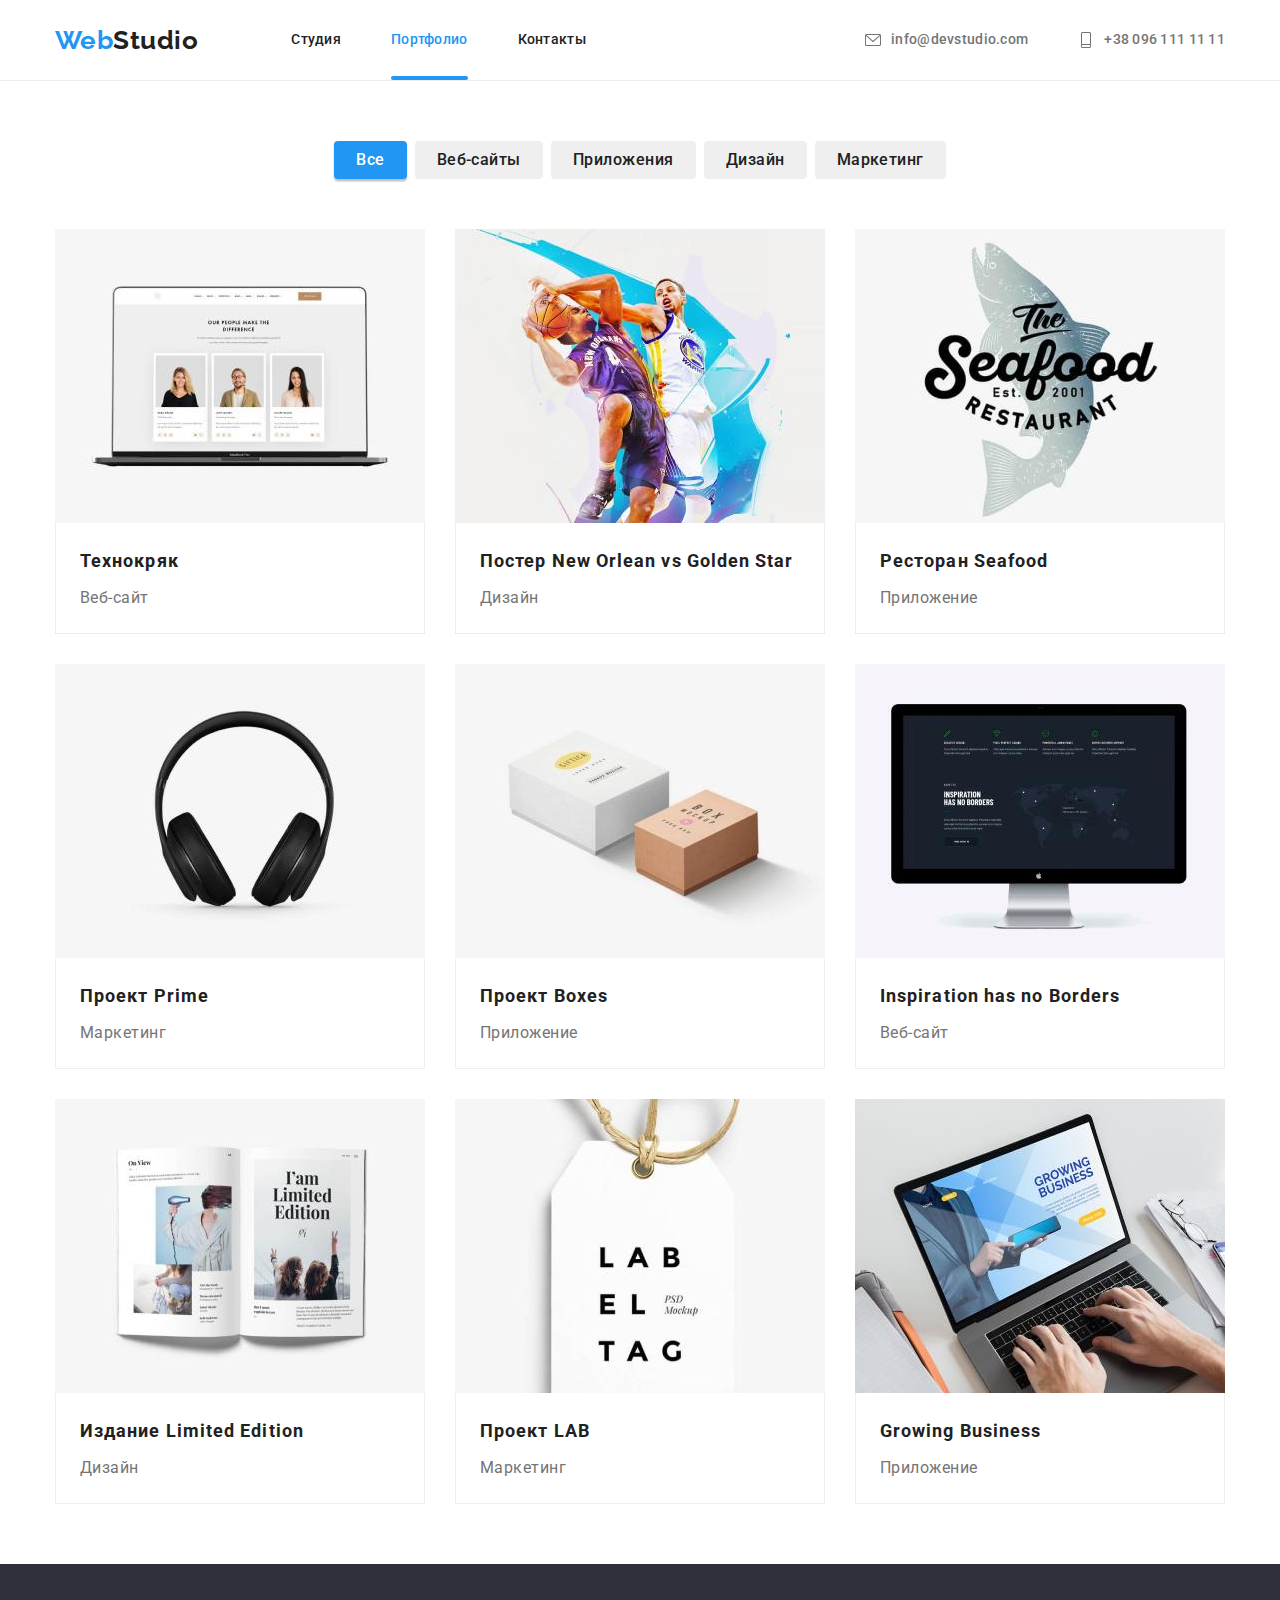
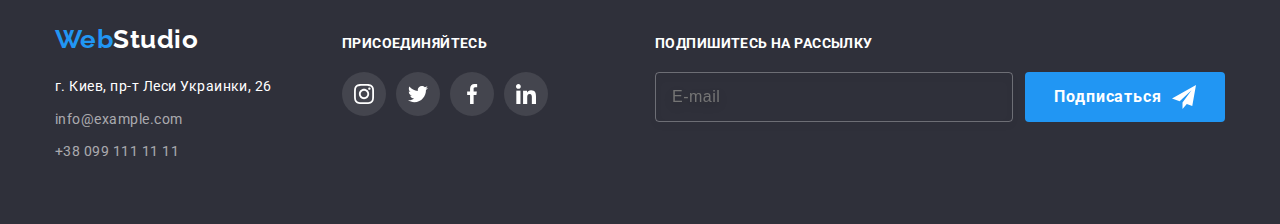
==== portfolio.html @ 19fd0f72 "Add homework" ====
<!DOCTYPE html>
<html lang="ru">
<head>
    <meta charset="UTF-8">
    <meta http-equiv="X-UA-Compatible" content="IE=edge">
    <meta name="viewport" content="width=device-width, initial-scale=1.0">
    <title>Веб студия. Портфолио</title>
    <link rel="preconnect" href="https://fonts.googleapis.com">
    <link rel="preconnect" href="https://fonts.gstatic.com" crossorigin>
    <link href="https://fonts.googleapis.com/css2?family=Raleway:wght@700&family=Roboto:wght@400;500;700&display=swap" rel="stylesheet">
    <link rel="stylesheet" href="./css/main.min.css">
</head>
<body>
    <header class="nav">
        <nav class="container">
            <a class="logo-link" href="./index.html" lang="en">Web<span class="logo-link__right-header">Studio</span></a>
            <ul class="nav-list">
                <li class="nav-list__item"><a class="nav-list__link" href="./index.html">Студия</a>
                </li>
                <li class="nav-list__item"><a class="nav-list__link nav-list__link--current" href="./portfolio.html">Портфолио</a></li>
                <li class="nav-list__item"><a class="nav-list__link" href="">Контакты</a></li>
            </ul>
            <ul class="contacts-list">
                <li class="contacts-list__item">
                    <a class="contacts-list__link" href="mailto:info@devstudio.com">
                        <svg class="contacts-list__icon" width="16px" height="16px">
                            <use href="./images/icons.svg#mail"></use>
                        </svg>
                        info@devstudio.com
                    </a>
                </li>
                <li class="contacts-list__item">
                    <a class="contacts-list__link" href="tel:+380961111111">
                        <svg class="contacts-list__icon" width="16px" height="16px">
                            <use href="./images/icons.svg#phone"></use>
                        </svg>
                        +38 096 111 11 11
                    </a>
                </li>
            </ul>
        </nav>
    </header>
    <main>      
        <section class="section">
            <div class="container">
                <h1 class="visually-hidden">Наши проекты</h1>
                <ul class="projects-filter__list">
                    <li class="projects-filter__item"><button class="projects-filter__btn projects-filter__btn--current" type="button">Все</button></li>
                    <li class="projects-filter__item"><button class="projects-filter__btn" type="button">Веб-сайты</button></li>
                    <li class="projects-filter__item"><button class="projects-filter__btn" type="button">Приложения</button></li>
                    <li class="projects-filter__item"><button class="projects-filter__btn" type="button">Дизайн</button></li>
                    <li class="projects-filter__item"><button class="projects-filter__btn" type="button">Маркетинг</button></li>
                </ul>
                <ul class="projects-list">
                    <li class="projects-list__item">
                        <a href="" class="projects-list__link">
                            <div class="projects-list__image-thumb">
                                <img class="projects-list__image" src="./images/projects-01.jpg" alt="Технокряк" width="370">
                                <p class="projects-list__image-title">Технокряк это современная площадка распространения коронавируса. Компании используют эту платформу для цифрового шпионажа и атак на защищённые сервера конкурентов.</p>
                            </div>
                            <div class="projects-list__item-text">
                                <h2 class="projects-list__item-title">Технокряк</h2>
                                <p class="projects-list__item-content">Веб-сайт</p>
                            </div>
                        </a>                                
                    </li>
                    <li class="projects-list__item">
                        <a href="" class="projects-list__link">
                            <div class="projects-list__image-thumb">
                                <img class="projects-list__image" src="./images/projects-02.jpg" alt="Постер New Orlean vs Golden Star">
                                <p class="projects-list__image-title">Технокряк это современная площадка распространения коронавируса. Компании используют эту платформу для цифрового шпионажа и атак на защищённые сервера конкурентов.</p>
                            </div>
                            <div class="projects-list__item-text">
                                <h2 class="projects-list__item-title">Постер <span lang="en">New Orlean vs Golden Star</span></h2>
                                <p class="projects-list__item-content">Дизайн</p>
                            </div>
                        </a>                        
                    </li>
                    <li class="projects-list__item">
                        <a href="" class="projects-list__link">
                            <div class="projects-list__image-thumb">
                                <img class="projects-list__image" src="./images/projects-03.jpg" alt="Ресторан Seafood" width="370">
                                <p class="projects-list__image-title">Технокряк это современная площадка распространения коронавируса. Компании используют эту платформу для цифрового шпионажа и атак на защищённые сервера конкурентов.</p>
                            </div>
                            <div class="projects-list__item-text">
                                <h2 class="projects-list__item-title">Ресторан <span lang="en">Seafood</span></h2>
                                <p class="projects-list__item-content">Приложение</p>
                            </div>
                        </a>                        
                    </li>
                    <li class="projects-list__item">
                        <a href="" class="projects-list__link">
                            <div class="projects-list__image-thumb">
                                <img class="projects-list__image" src="./images/projects-04.jpg" alt="Проект Prime" width="370">
                                <p class="projects-list__image-title">Технокряк это современная площадка распространения коронавируса. Компании используют эту платформу для цифрового шпионажа и атак на защищённые сервера конкурентов.</p>
                            </div>
                            <div class="projects-list__item-text">
                                <h2 class="projects-list__item-title">Проект <span lang="en">Prime</span></h2>
                                <p class="projects-list__item-content">Маркетинг</p>
                            </div>
                        </a>                        
                    </li>
                    <li class="projects-list__item">
                        <a href="" class="projects-list__link">
                            <div class="projects-list__image-thumb">
                                <img class="projects-list__image" src="./images/projects-05.jpg" alt="Проект Boxes" width="370">
                                <p class="projects-list__image-title">Технокряк это современная площадка распространения коронавируса. Компании используют эту платформу для цифрового шпионажа и атак на защищённые сервера конкурентов.</p>
                            </div>
                            <div class="projects-list__item-text">
                                <h2 class="projects-list__item-title">Проект <span lang="en">Boxes</span></h2>
                                <p class="projects-list__item-content">Приложение</p>
                            </div>
                        </a>                        
                    </li>
                    <li class="projects-list__item">
                        <a href="" class="projects-list__link">
                            <div class="projects-list__image-thumb">
                                <img class="projects-list__image" src="./images/projects-06.jpg" alt="Inspiration has no Borders" width="370">
                                <p class="projects-list__image-title">Технокряк это современная площадка распространения коронавируса. Компании используют эту платформу для цифрового шпионажа и атак на защищённые сервера конкурентов.</p>
                            </div>
                            <div class="projects-list__item-text">
                                <h2 class="projects-list__item-title"><span lang="en">Inspiration has no Borders</span></h2>
                                <p class="projects-list__item-content">Веб-сайт</p>
                            </div>
                        </a>                        
                    </li>
                    <li class="projects-list__item">
                        <a href="" class="projects-list__link">
                            <div class="projects-list__image-thumb">
                                <img class="projects-list__image" src="./images/projects-07.jpg" alt="Издание Limited Edition" width="370">
                                <p class="projects-list__image-title">Технокряк это современная площадка распространения коронавируса. Компании используют эту платформу для цифрового шпионажа и атак на защищённые сервера конкурентов.</p>
                            </div>
                            <div class="projects-list__item-text">
                                <h2 class="projects-list__item-title">Издание <span lang="en">Limited Edition</span></h2>
                                <p class="projects-list__item-content">Дизайн</p>
                            </div>
                        </a>                        
                    </li>
                    <li class="projects-list__item">
                        <a href="" class="projects-list__link">
                            <div class="projects-list__image-thumb">
                                <img class="projects-list__image" src="./images/projects-08.jpg" alt="Проект LAB" width="370">
                                <p class="projects-list__image-title">Технокряк это современная площадка распространения коронавируса. Компании используют эту платформу для цифрового шпионажа и атак на защищённые сервера конкурентов.</p>
                            </div>
                            <div class="projects-list__item-text">
                                <h2 class="projects-list__item-title">Проект <span lang="en">LAB</span></h2>
                                <p class="projects-list__item-content">Маркетинг</p>
                            </div>
                        </a>                        
                    </li>
                    <li class="projects-list__item">
                        <a href="" class="projects-list__link">
                            <div class="projects-list__image-thumb">
                                <img class="projects-list__image" src="./images/projects-09.jpg" alt="Growing Business" width="370">
                                <p class="projects-list__image-title">Технокряк это современная площадка распространения коронавируса. Компании используют эту платформу для цифрового шпионажа и атак на защищённые сервера конкурентов.</p>
                            </div>
                            <div class="projects-list__item-text">
                                <h2 class="projects-list__item-title"><span lang="en">Growing Business</span></h2>
                                <p class="projects-list__item-content">Приложение</p>
                            </div>
                        </a>                        
                    </li>
                </ul>
            </div>    
        </section>            
    </main>

    <!-- FOOTER -->
    <footer class="footer">
        <div class="container">
            <!-- FOOTER CONTACTS -->
            <div class="footer-contacts-container">
                <a class="footer-contacts__logo" href="" lang="en">Web<span
                        class="footer-contacts__logo-right">Studio</span></a>
                <address class="footer-contacts__address-section">
                    <ul class="footer-contacts__list">
                        <li class="footer-contacts__item"><a class="footer-contacts__address"
                                href="https://goo.gl/maps/M67AdTq7nE6yMvPk6" target="_blank" rel="noopener noreferrer">г.
                                Киев, пр-т Леси Украинки, 26</a></li>
                        <li class="footer-contacts__item"><a class="footer-contacts__link"
                                href="mailto:info@example.com">info@example.com</a></li>
                        <li class="footer-contacts__item"><a class="footer-contacts__link" href="tel:+380991111111">+38 099
                                111 11 11</a></li>
                    </ul>
                </address>
            </div>
            <!-- FOOTER SOCIAL -->
            <div class="footer-social">
                <p class="footer-social__title">присоединяйтесь</p>
                <ul class="footer-social__list">
                    <li class="footer-social__item">
                        <a href="" class="footer-social__link">
                            <svg class="footer-social__icon" width="20" height="20">
                                <use href="./images/icons.svg#instagram"></use>
                            </svg>
                        </a>
                    </li>
                    <li class="footer-social__item">
                        <a href="" class="footer-social__link">
                            <svg class="footer-social__icon" width="20" height="20">
                                <use href="./images/icons.svg#twitter"></use>
                            </svg>
                        </a>
                    </li>
                    <li class="footer-social__item">
                        <a href="" class="footer-social__link">
                            <svg class="footer-social__icon" width="20" height="20">
                                <use href="./images/icons.svg#facebook"></use>
                            </svg>
                        </a>
                    </li>
                    <li class="footer-social__item">
                        <a href="" class="footer-social__link">
                            <svg class="footer-social__icon" width="20" height="20">
                                <use href="./images/icons.svg#linkedin"></use>
                            </svg>
                        </a>
                    </li>
                </ul>
            </div>
    
            <!-- MAILING -->
            <div class="footer-mailing">
                <p class="footer-mailing__title">Подпишитесь на рассылку</p>
                <form class="footer-mailing__form" method="POST" action="javascript:void(0);" autocomplete="off">
                    <input class="footer-mailing__email" type="email" name="email" placeholder="E-mail">
                    <button class="footer-mailing__submit" type="submit">
                        Подписаться
                        <svg class="submit-icon" width="24" height="24">
                            <use href="images/icons.svg#icon-send"></use>
                        </svg>
                    </button>
                </form>
            </div>
        </div>
    </footer>
</body>
</html>
---- css/main.min.css ----
html{box-sizing:border-box}*,*::before,*::after{box-sizing:inherit}body{font-family:"Roboto",sans-serif;color:#212121;background:#fff;letter-spacing:0.03em;margin:0;padding:0}button{border:none;border-radius:4px;cursor:pointer}.section{padding-bottom:60px;padding-top:60px}.container{margin-left:auto;margin-right:auto;max-width:100%;padding-left:15px;padding-right:15px}.container.works{display:none}@media screen and (min-width: 480px){.container{width:450px}}@media screen and (min-width: 768px){.container{width:768px}}@media screen and (min-width: 1200px){.container{width:1200px}.container.works{display:block}}.container>h2{margin-bottom:50px}.visually-hidden{position:absolute;white-space:nowrap;width:1px;height:1px;overflow:hidden;border:0;padding:0;clip:rect(0 0 0 0);clip-path:inset(50%);margin:-1px}.logo-link,.nav-list__link,.contacts-list__link,.footer-contacts__logo,.footer-contacts__address,.footer-contacts__link,.projects-list__link{text-decoration:none}.nav-list,.contacts-list,.reasons-list,.works-list,.team-list,.person-social,.clients-list,.footer-contacts__list,.footer-social__list,.projects-filter__list,.projects-list{list-style:none}h1,h2,h3,ul,p{margin:0;padding:0}.link{text-decoration:none}.list{list-style-type:none}.nav{border-bottom:1px solid #ececec}.nav .container{display:flex;align-items:center}.logo-link{margin-right:93px;padding-top:24px;padding-bottom:24px;font-family:Raleway, sans-serif;font-weight:700;font-size:26px;line-height:1.19;color:#2196f3}.logo-link__right-header{color:#212121}.nav-list{display:flex}.nav-list__item:not(:last-child){margin-right:50px}.nav-list__link{display:block;position:relative;font-weight:500;font-size:14px;line-height:1.14;letter-spacing:0.02em;color:#212121;padding:32px 0;transition:color 250ms cubic-bezier(0.4, 0, 0.2, 1)}.nav-list__link:hover,.nav-list__link:focus{color:#2196f3}.nav-list__link--current{color:#2196f3}.nav-list__link--current::after{content:'';position:absolute;left:0;bottom:0;height:4px;width:100%;background:#2196f3;box-sizing:border-box;border-radius:2px}.contacts-list__icon{fill:currentColor;margin-right:10px;padding:0}.contacts-list{display:flex;margin-left:auto}.contacts-list__item:not(:last-child){margin-right:50px}.contacts-list__link{display:flex;align-items:center;padding-top:32px;padding-bottom:32px;font-weight:500;font-size:14px;line-height:1.14;letter-spacing:0.02em;color:#757575;transition:color 250ms cubic-bezier(0.4, 0, 0.2, 1)}.contacts-list__link:hover,.contacts-list__link:focus{color:#2196f3}.hero{background-color:#2f303a;background-image:linear-gradient(rgba(47,48,58,0.4), rgba(47,48,58,0.4)),url(../images/bg-hero.jpg);background-repeat:no-repeat;background-size:cover;padding-top:200px;padding-bottom:200px;text-align:center;margin-left:auto;margin-right:auto}@media (min-device-pixel-ratio: 2), (min-resolution: 192dpi), (min-resolution: 2dppx){.hero{background-image:linear-gradient(rgba(47,48,58,0.4), rgba(47,48,58,0.4)),url(../images/bg-hero-2x.jpg)}}@media screen and (min-width: 768px) and (max-width: 1199px){.hero{background-image:linear-gradient(rgba(47,48,58,0.4), rgba(47,48,58,0.4)),url(../images/bg-hero-tablet-1x.jpg)}}@media screen and (min-width: 768px) and (max-width: 1199px) and (min-device-pixel-ratio: 2), screen and (min-width: 768px) and (max-width: 1199px) and (min-resolution: 192dpi), screen and (min-width: 768px) and (max-width: 1199px) and (min-resolution: 2dppx){.hero{background-image:linear-gradient(rgba(47,48,58,0.4), rgba(47,48,58,0.4)),url(../images/bg-hero-tablet-2x.jpg)}}@media screen and (max-width: 767px){.hero{background-image:linear-gradient(rgba(47,48,58,0.4), rgba(47,48,58,0.4)),url(../images/bg-hero-mobile-1x.jpg)}}@media screen and (max-width: 767px) and (min-device-pixel-ratio: 2), screen and (max-width: 767px) and (min-resolution: 192dpi), screen and (max-width: 767px) and (min-resolution: 2dppx){.hero{background-image:linear-gradient(rgba(47,48,58,0.4), rgba(47,48,58,0.4)),url(../images/bg-hero-mobile-2x.jpg)}}.hero__title{font-weight:700;font-size:26px;line-height:1.36;letter-spacing:0.06em;text-transform:uppercase;color:#fff;margin-bottom:30px;margin-left:auto;margin-right:auto}@media screen and (min-width: 1200px){.hero__title{font-size:42px}}.hero__btn{font-family:inherit;font-weight:700;font-size:16px;line-height:1.87;letter-spacing:0.06em;background-color:#2196f3;color:#fff;min-width:200px;height:50px;padding-right:32px;padding-left:32px;box-shadow:0px 4px 4px rgba(0,0,0,0.15)}.reasons-list{margin-bottom:-30px}@media screen and (min-width: 768px){.reasons-list{display:flex;flex-wrap:wrap;margin-left:-30px}}.reasons-list__item{margin-bottom:30px}@media screen and (min-width: 768px){.reasons-list__item{margin-top:30px;margin-left:30px;flex-basis:calc((100% - 2 * 30px) / 2)}}@media screen and (min-width: 1200px){.reasons-list__item{flex-basis:calc((100% - 4 * 30px) / 4)}}.reasons-list__icon{width:100%;height:120px;margin-bottom:30px;background:#f5f4fa;border-radius:4px;display:flex;justify-content:center;align-items:center}.reasons-list__title{font-weight:700;font-size:14px;line-height:1.14;text-transform:uppercase;color:#212121;margin-bottom:10px}@media screen and (max-width: 769px){.reasons-list__title{text-align:center}}.reasons-list__content{font-size:14px;line-height:1.71;color:#757575}.works-container{display:none;padding:0;display:block;padding:0 60px}.section:nth-child(3){padding-top:0}.works-title{font-weight:700;font-size:36px;line-height:1.17;text-align:center;color:#212121}.works-list{display:flex;flex-wrap:wrap;margin-top:-30px;margin-left:-30px}.works-list__item{margin-top:30px;margin-left:30px;flex-basis:calc((100% - 3 * 30px) / 3)}.works-list__img{display:block;min-width:100%;height:auto}.works-list__img-thumb{position:relative}.works-list__title{position:absolute;display:flex;width:100%;height:70px;bottom:0;background:rgba(47,48,58,0.8);font-weight:700;font-size:14px;line-height:1.14;align-items:center;justify-content:center;letter-spacing:0.03em;text-transform:uppercase;color:#fff}.section:nth-child(4){background-color:#f5f4fa}.team-title{font-weight:700;font-size:28px;line-height:1.17;text-align:center;color:#212121}@media screen and (min-width: 1200px){.team-title{font-size:36px}}.team-list{margin-top:-30px}@media screen and (min-width: 768px){.team-list{display:flex;flex-wrap:wrap;margin-left:-30px}}.team-list__item{margin-top:30px;background-color:#fff;box-shadow:0px 1px 3px rgba(0,0,0,0.12),0px 1px 1px rgba(0,0,0,0.14),0px 2px 1px rgba(0,0,0,0.2);border-radius:0px 0px 4px 4px}@media screen and (min-width: 768px){.team-list__item{margin-left:30px;flex-basis:calc((100% - 2 * 30px) / 2)}}@media screen and (min-width: 1200px){.team-list__item{flex-basis:calc((100% - 4 * 30px) / 4)}}.team-list__photo{display:block;width:100%}.team-list__description{padding:30px 32px}.team-list__person-name{margin-bottom:10px;font-weight:500;font-size:16px;line-height:1.19;text-align:center;color:#212121}.team-list__person-position{font-size:16px;line-height:1.19;text-align:center;color:#757575;margin-bottom:16px}.person-social{display:flex;justify-content:center}.person-social__item{width:44px;height:44px}.person-social__item:not(:last-child){margin-right:10px}.person-social__link{width:100%;height:100%;border-radius:50%;display:flex;align-items:center;justify-content:center;color:#afb1b8;transition:background-color 250ms cubic-bezier(0.4, 0, 0.2, 1),color 250ms cubic-bezier(0.4, 0, 0.2, 1)}.person-social__link:hover,.person-social__link:focus{background-color:#2196f3;color:#ffffff}.person-social__icon{fill:currentColor}.clients-title{font-weight:700;font-size:28px;line-height:1.17;text-align:center;letter-spacing:0.03em;color:#212121;margin-bottom:50px}@media screen and (min-width: 1200px){.clients-title{font-size:36px}}.clients-list{display:flex;flex-wrap:wrap;margin-left:-30px;margin-top:-30px}.clients-list__item{width:170px;height:92px;margin-left:30px;margin-top:30px;flex-basis:calc((100% - 2 * 30px) / 2)}@media screen and (min-width: 768px){.clients-list__item{flex-basis:calc((100% - 3 * 30px) / 3)}}@media screen and (min-width: 1200px){.clients-list__item{flex-basis:calc((100% - 6 * 30px) / 6)}}.clients-list__link{display:flex;align-items:center;justify-content:center;width:100%;height:100%;border:1px solid #afb1b8;border-radius:4px;color:#afb1b8;transition:border-color 250ms cubic-bezier(0.4, 0, 0.2, 1),color 250ms cubic-bezier(0.4, 0, 0.2, 1)}.clients-list__link:hover,.clients-list__link:focus{border-color:#2196f3;color:#2196f3}.clients-list__icon{fill:currentColor}.footer{background-color:#2f303a;padding-top:60px;padding-bottom:60px}.footer .container{display:flex;align-items:baseline}.footer-contacts__logo{font-family:Raleway;font-weight:700;font-size:26px;line-height:1.19;color:#2196f3}.footer-contacts__logo-right{color:#fff}.footer-contacts__list{margin:20px 0 0 0}.footer-contacts__address-section{font-style:inherit}.footer-contacts__address{font-size:14px;line-height:1.71;color:#fff;transition:color 250ms cubic-bezier(0.4, 0, 0.2, 1)}.footer-contacts__address:hover,.footer-contacts__address:focus{color:#2196f3}.footer-contacts__link{font-size:14px;line-height:1.71;color:rgba(255,255,255,0.6);transition:color 250ms cubic-bezier(0.4, 0, 0.2, 1)}.footer-contacts__link:hover,.footer-contacts__link:focus{color:#2196f3}.footer-contacts__item:not(:last-child){margin-bottom:9px}.footer-contacts-container{margin-right:70px}.footer-contacts__item+.footer-contacts__item{margin-top:9px}.footer-social{margin-right:auto}.footer-social__list{display:flex;justify-content:center}.footer-social__title{font-weight:700;font-size:14px;line-height:1.14;letter-spacing:0.03em;text-transform:uppercase;color:#fff;margin-bottom:20px}.footer-social__item{width:44px;height:44px}.footer-social__item+.footer-social__item{margin-left:10px}.footer-social__link{display:flex;justify-content:center;align-items:center;background-color:#44454e;border-radius:50%;width:100%;height:100%;color:#fff;transition:background-color 250ms cubic-bezier(0.4, 0, 0.2, 1)}.footer-social__link:hover,.footer-social__link:focus{background-color:#2196f3}.footer-social__icon{fill:currentColor}.footer-mailing__title{font-weight:700;font-size:14px;line-height:1.14;letter-spacing:0.03em;text-transform:uppercase;color:#fff;margin-bottom:20px}.footer-mailing__form{display:flex;position:relative}.footer-mailing__email{height:50px;width:358px;border:1px solid rgba(255,255,255,0.3);box-sizing:border-box;filter:drop-shadow(0px 4px 4px rgba(0,0,0,0.15));border-radius:4px;background-color:inherit;font-size:16px;line-height:1.25;display:flex;align-items:center;letter-spacing:0.03em;color:rgba(255,255,255,0.6);padding:15px 16px;margin-right:12px}.footer-mailing__submit{display:flex;font-family:inherit;font-weight:700;font-size:16px;line-height:1.87;letter-spacing:0.06em;margin:0 auto;padding:10px 6px;min-width:200px;justify-content:center;align-items:center;background-color:#2196f3;color:#fff}.submit-icon{margin-left:10px;fill:#fff}.backdrop{position:fixed;top:0;left:0;height:100%;width:100%;background:rgba(0,0,0,0.2);transition:opacity 250ms cubic-bezier(0.4, 0, 0.2, 1)}.backdrop.is-hidden{opacity:0;pointer-events:none}.backdrop.is-hidden .modal{transform:translate(-50%, -50%) scale(1.1)}.modal{position:absolute;top:50%;left:50%;width:528px;padding:40px;transform:translate(-50%, -50%) scale(1);background-color:#fff;transition:transform 250ms cubic-bezier(0.4, 0, 0.2, 1)}.modal__button-close{position:absolute;display:flex;justify-content:center;align-items:center;top:8px;right:8px;width:30px;height:30px;border:1px solid rgba(0,0,0,0.1);background-color:#fff;border-radius:50%;transition:fill 250ms cubic-bezier(0.4, 0, 0.2, 1)}.modal__button-close:hover,.modal__button-close:focus{fill:#2196f3}.modal__title{font-weight:bold;font-size:20px;line-height:1.15;text-align:center;letter-spacing:0.03em;margin-bottom:12px}.form-field{display:flex;position:relative;flex-direction:column;margin-top:10px}.form-field__label{font-size:12px;line-height:1.17;letter-spacing:0.01em;margin-bottom:4px;color:#757575}.form-field__input{height:40px;border:1px solid rgba(33,33,33,0.2);border-radius:4px;padding-left:35px;font-family:inherit;font-size:12px;line-height:1.17;letter-spacing:0.01em;transition:border-color 250ms cubic-bezier(0.4, 0, 0.2, 1)}.form-field__input:hover,.form-field__input:focus{border-color:#2196f3}.form-field__icon{position:absolute;left:12px;top:50%;transition:fill 250ms cubic-bezier(0.4, 0, 0.2, 1)}.form-field__input:hover+.form-field__icon,.form-field__input:focus+.form-field__icon{fill:#2196f3}.form-field__textarea{font-family:inherit;padding:12px 16px;height:120px;resize:none;border:1px solid rgba(33,33,33,0.2);border-radius:4px;transition:border-color 250ms cubic-bezier(0.4, 0, 0.2, 1)}.form-field__textarea::placeholder{font-family:inherit;font-size:12px;line-height:1.17;letter-spacing:0.01em;color:rgba(117,117,117,0.5)}.form-field__textarea:hover,.form-field__textarea:focus{border-color:#2196f3}.form-chekbox{margin-top:20px}.form-checkbox__label{display:flex;align-items:center;font-size:14px;line-height:1.71;letter-spacing:0.03em;color:#757575}.form-checkbox__label-link{color:#2196f3;margin-left:4px}.checkbox__icon{width:15px;height:15px;margin-right:4px;margin-left:13px;border:2px solid #212121;border-radius:4px;transition:background-color 250ms cubic-bezier(0.4, 0, 0.2, 1),background-color 250ms cubic-bezier(0.4, 0, 0.2, 1),background-color 250ms cubic-bezier(0.4, 0, 0.2, 1),border-color 250ms cubic-bezier(0.4, 0, 0.2, 1)}.form-checkbox__label:hover+.checkbox__icon,.checkbox:hover+.checkbox__icon,.checkbox:focus+.checkbox__icon{border-color:#2196f3}.checkbox:checked+.checkbox__icon{background-color:#2196f3;background-image:url("../images/checkbox-checked.svg");background-size:contain;background-origin:content-box;border-color:#2196f3}.form-button{display:block;font-family:inherit;font-weight:700;font-size:16px;line-height:1.87;letter-spacing:0.06em;margin-top:30px;margin-left:auto;margin-right:auto;padding:10px 6px;min-width:200px;background-color:#2196f3;color:#fff}.projects-filter__list{display:flex;justify-content:center;margin-bottom:50px}.projects-filter__item:not(:last-child){margin-right:8px}.projects-filter__btn{font-family:inherit;font-weight:500;font-size:16px;line-height:1.62;letter-spacing:0.03em;color:#212121;padding-top:6px;padding-bottom:6px;padding-left:22px;padding-right:22px;transition:background-color 250ms cubic-bezier(0.4, 0, 0.2, 1),color 250ms cubic-bezier(0.4, 0, 0.2, 1),box-shadow 250ms cubic-bezier(0.4, 0, 0.2, 1)}.projects-filter__btn--current,.projects-filter__btn:hover,.projects-filter__btn:focus{color:#fff;background-color:#2196f3;box-shadow:0px 3px 1px rgba(0,0,0,0.1),0px 1px 2px rgba(0,0,0,0.08),0px 2px 2px rgba(0,0,0,0.12)}.projects-list{display:flex;flex-wrap:wrap;margin-top:-30px;margin-left:-30px}.projects-list__item{margin-top:30px;margin-left:30px;flex-basis:calc((100% - 3 * 30px) / 3)}.projects-list__image-thumb{position:relative;overflow:hidden}.projects-list__link{display:block;cursor:pointer;transition:box-shadow 250ms cubic-bezier(0.4, 0, 0.2, 1)}.projects-list__link:hover,.projects-list__link:focus{box-shadow:0px 1px 1px rgba(0,0,0,0.12),0px 4px 4px rgba(0,0,0,0.06),1px 4px 6px rgba(0,0,0,0.16)}.projects-list__image{display:block}.projects-list__image-title{position:absolute;top:100%;left:0;padding:63px 24px;font-size:18px;line-height:1.56;letter-spacing:0.03em;color:#fff;background:rgba(33,150,243,0.9);transition:transform 250ms cubic-bezier(0.4, 0, 0.2, 1)}.projects-list__link:hover .projects-list__image-title,.projects-list__link:focus .projects-list__image-title{transform:translateY(-100%)}.projects-list__item-text{padding:20px 24px;background-color:#fff;border-left:1px solid #eee;border-right:1px solid #eee;border-bottom:1px solid #eee}.projects-list__item-title{font-weight:700;font-size:18px;line-height:2;letter-spacing:0.06em;color:#212121;margin-bottom:4px}.projects-list__item-content{font-size:16px;line-height:1.87;color:#757575}
/*# sourceMappingURL=main.min.css.map */
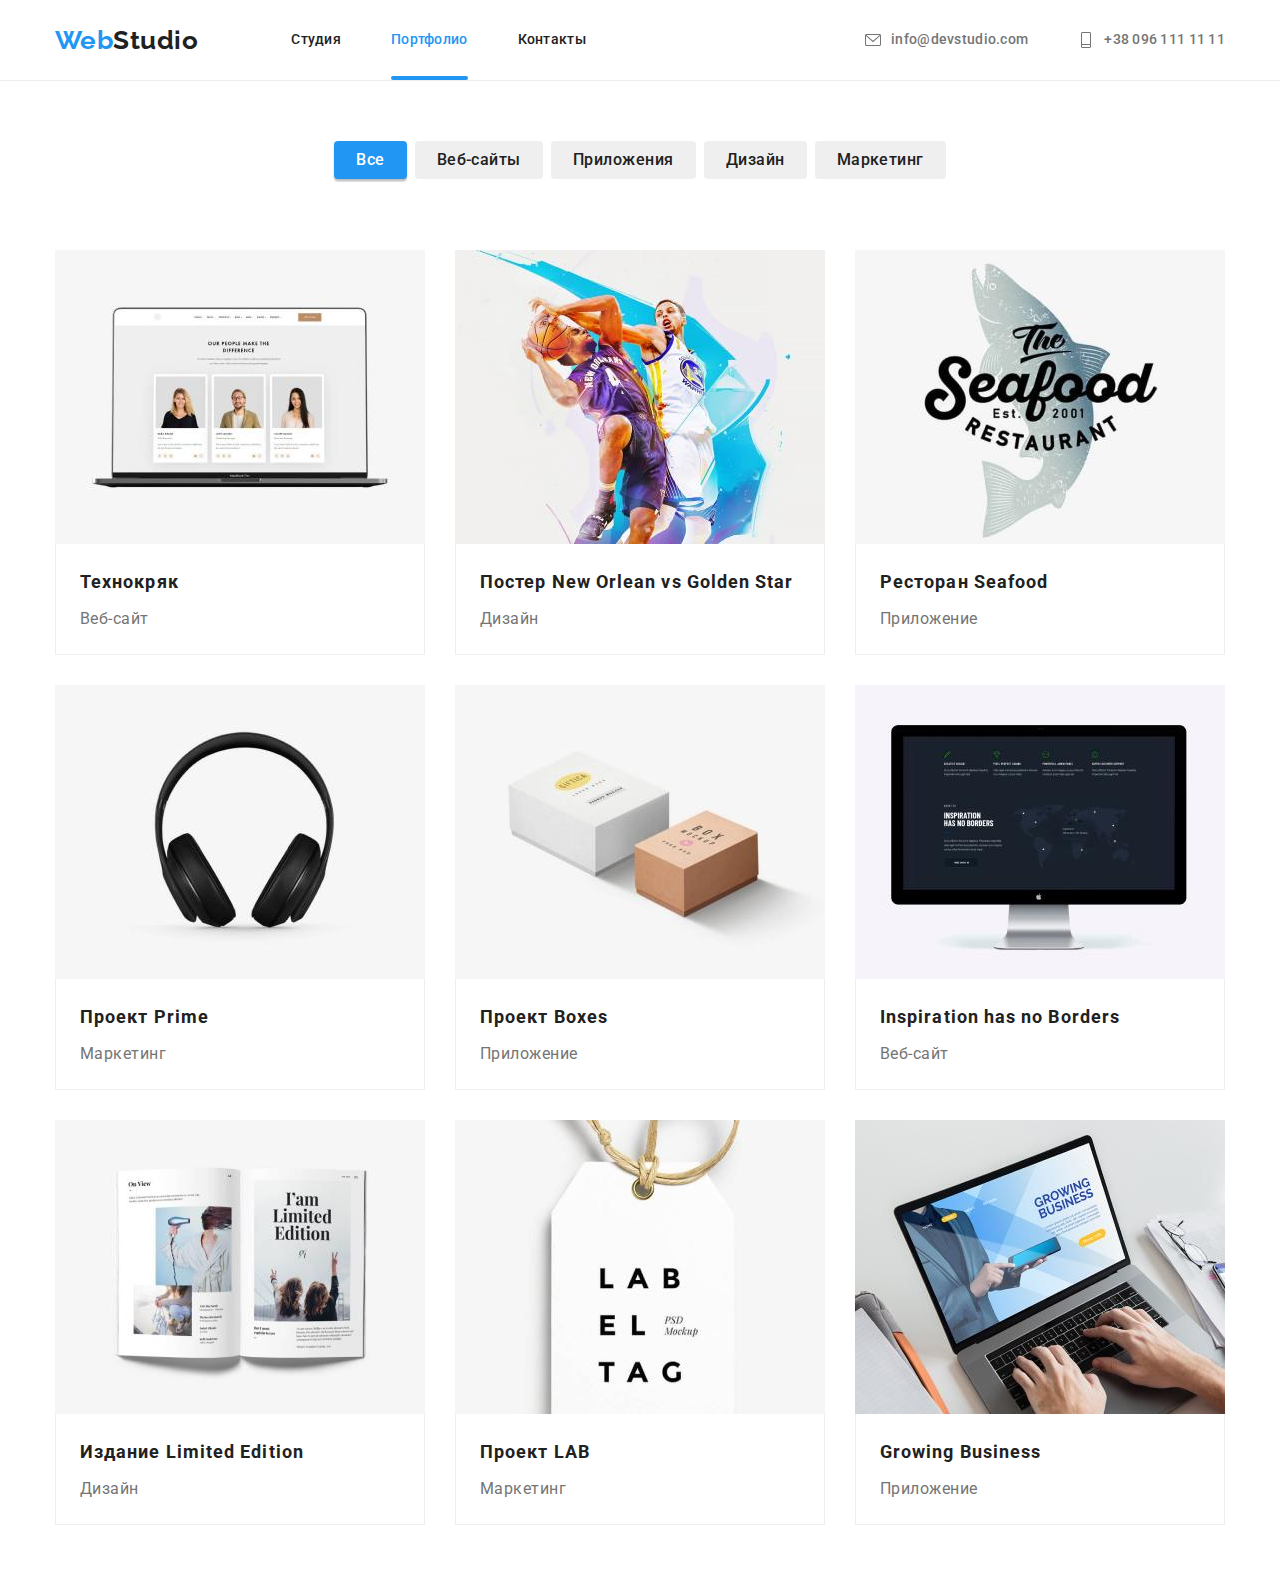
==== commit b0383156: "Homework" ====
--- a/portfolio.html
+++ b/portfolio.html
@@ -38,7 +38,52 @@
                     </a>
                 </li>
             </ul>
+            <div class=""></div>
+            <button class="open-menu-btn" type="button">
+                <svg width="40" height="40">
+                    <use class="open-menu" href="./images/icons.svg#open-menu"></use>
+                </svg>
+            </button>
         </nav>
+        <div class="mobile-menu">
+            <div class="mobile-menu__top">
+                <button class="close-menu-btn" type="button">
+                    <svg width="40" height="40">
+                        <use class="open-menu" href="./images/icons.svg#close-menu"></use>
+                    </svg>
+                </button>
+                <ul class="mobile-nav-list">
+                    <li class="mobile-nav-list__item mobile-nav-list__item"><a class="mobile-nav-list__link" href="./index.html">Студия</a></li>
+                    <li class="mobile-nav-list__item"><a class="mobile-nav-list__link mobile-nav-list__link--current" href="./portfolio.html">Портфолио</a>                    </li>
+                    <li class="mobile-nav-list__item"><a class="mobile-nav-list__link" href="">Контакты</a></li>
+                </ul>
+            </div>
+            <div class="mobile-menu__bottom"></div>
+            <ul class="mobile-nav-contacts-list">
+                <li class="mobile-nav-contacts-list__item-phone">
+                    <a class="mobile-nav-contacts-list__link-phone" href="tel:+380961111111">+38 096 111 11 11</a>
+                </li>
+                <li class="mobile-nav-contacts-list__item-mail">
+                    <a class="mobile-nav-contacts-list__link-mail" href="mailto:info@devstudio.com">info@devstudio.com</a>
+                </li>
+    
+            </ul>
+            <ul class="mobile-nav-social-list">
+                <li class="mobile-nav-social-list__item">
+                    <a href="" class="mobile-nav-social-list__link">Instagram</a>
+                </li>
+                <li class="mobile-nav-social-list__item">
+                    <a href="" class="mobile-nav-social-list__link">Twitter</a>
+                </li>
+                <li class="mobile-nav-social-list__item">
+                    <a href="" class="mobile-nav-social-list__link">Facebook</a>
+                </li>
+                <li class="mobile-nav-social-list__item">
+                    <a href="" class="mobile-nav-social-list__link">LinkedIn</a>
+                </li>
+            </ul>
+        </div>
+        </div>
     </header>
     <main>      
         <section class="section">
@@ -166,10 +211,10 @@
     </main>
 
     <!-- FOOTER -->
-    <footer class="footer">
-        <div class="container">
+    <!-- <footer class="footer">
+        <div class="container"> -->
             <!-- FOOTER CONTACTS -->
-            <div class="footer-contacts-container">
+            <!-- <div class="footer-contacts-container">
                 <a class="footer-contacts__logo" href="" lang="en">Web<span
                         class="footer-contacts__logo-right">Studio</span></a>
                 <address class="footer-contacts__address-section">
@@ -183,9 +228,9 @@
                                 111 11 11</a></li>
                     </ul>
                 </address>
-            </div>
+            </div> -->
             <!-- FOOTER SOCIAL -->
-            <div class="footer-social">
+            <!-- <div class="footer-social">
                 <p class="footer-social__title">присоединяйтесь</p>
                 <ul class="footer-social__list">
                     <li class="footer-social__item">
@@ -217,10 +262,10 @@
                         </a>
                     </li>
                 </ul>
-            </div>
+            </div> -->
     
             <!-- MAILING -->
-            <div class="footer-mailing">
+            <!-- <div class="footer-mailing">
                 <p class="footer-mailing__title">Подпишитесь на рассылку</p>
                 <form class="footer-mailing__form" method="POST" action="javascript:void(0);" autocomplete="off">
                     <input class="footer-mailing__email" type="email" name="email" placeholder="E-mail">
@@ -233,6 +278,8 @@
                 </form>
             </div>
         </div>
-    </footer>
+    </footer> -->
+
+    <script src="./js/mobile-menu.js"></script>
 </body>
 </html>--- a/css/main.min.css
+++ b/css/main.min.css
@@ -1,2 +1,2 @@
-html{box-sizing:border-box}*,*::before,*::after{box-sizing:inherit}body{font-family:"Roboto",sans-serif;color:#212121;background:#fff;letter-spacing:0.03em;margin:0;padding:0}button{border:none;border-radius:4px;cursor:pointer}.section{padding-bottom:60px;padding-top:60px}.container{margin-left:auto;margin-right:auto;max-width:100%;padding-left:15px;padding-right:15px}.container.works{display:none}@media screen and (min-width: 480px){.container{width:450px}}@media screen and (min-width: 768px){.container{width:768px}}@media screen and (min-width: 1200px){.container{width:1200px}.container.works{display:block}}.container>h2{margin-bottom:50px}.visually-hidden{position:absolute;white-space:nowrap;width:1px;height:1px;overflow:hidden;border:0;padding:0;clip:rect(0 0 0 0);clip-path:inset(50%);margin:-1px}.logo-link,.nav-list__link,.contacts-list__link,.footer-contacts__logo,.footer-contacts__address,.footer-contacts__link,.projects-list__link{text-decoration:none}.nav-list,.contacts-list,.reasons-list,.works-list,.team-list,.person-social,.clients-list,.footer-contacts__list,.footer-social__list,.projects-filter__list,.projects-list{list-style:none}h1,h2,h3,ul,p{margin:0;padding:0}.link{text-decoration:none}.list{list-style-type:none}.nav{border-bottom:1px solid #ececec}.nav .container{display:flex;align-items:center}.logo-link{margin-right:93px;padding-top:24px;padding-bottom:24px;font-family:Raleway, sans-serif;font-weight:700;font-size:26px;line-height:1.19;color:#2196f3}.logo-link__right-header{color:#212121}.nav-list{display:flex}.nav-list__item:not(:last-child){margin-right:50px}.nav-list__link{display:block;position:relative;font-weight:500;font-size:14px;line-height:1.14;letter-spacing:0.02em;color:#212121;padding:32px 0;transition:color 250ms cubic-bezier(0.4, 0, 0.2, 1)}.nav-list__link:hover,.nav-list__link:focus{color:#2196f3}.nav-list__link--current{color:#2196f3}.nav-list__link--current::after{content:'';position:absolute;left:0;bottom:0;height:4px;width:100%;background:#2196f3;box-sizing:border-box;border-radius:2px}.contacts-list__icon{fill:currentColor;margin-right:10px;padding:0}.contacts-list{display:flex;margin-left:auto}.contacts-list__item:not(:last-child){margin-right:50px}.contacts-list__link{display:flex;align-items:center;padding-top:32px;padding-bottom:32px;font-weight:500;font-size:14px;line-height:1.14;letter-spacing:0.02em;color:#757575;transition:color 250ms cubic-bezier(0.4, 0, 0.2, 1)}.contacts-list__link:hover,.contacts-list__link:focus{color:#2196f3}.hero{background-color:#2f303a;background-image:linear-gradient(rgba(47,48,58,0.4), rgba(47,48,58,0.4)),url(../images/bg-hero.jpg);background-repeat:no-repeat;background-size:cover;padding-top:200px;padding-bottom:200px;text-align:center;margin-left:auto;margin-right:auto}@media (min-device-pixel-ratio: 2), (min-resolution: 192dpi), (min-resolution: 2dppx){.hero{background-image:linear-gradient(rgba(47,48,58,0.4), rgba(47,48,58,0.4)),url(../images/bg-hero-2x.jpg)}}@media screen and (min-width: 768px) and (max-width: 1199px){.hero{background-image:linear-gradient(rgba(47,48,58,0.4), rgba(47,48,58,0.4)),url(../images/bg-hero-tablet-1x.jpg)}}@media screen and (min-width: 768px) and (max-width: 1199px) and (min-device-pixel-ratio: 2), screen and (min-width: 768px) and (max-width: 1199px) and (min-resolution: 192dpi), screen and (min-width: 768px) and (max-width: 1199px) and (min-resolution: 2dppx){.hero{background-image:linear-gradient(rgba(47,48,58,0.4), rgba(47,48,58,0.4)),url(../images/bg-hero-tablet-2x.jpg)}}@media screen and (max-width: 767px){.hero{background-image:linear-gradient(rgba(47,48,58,0.4), rgba(47,48,58,0.4)),url(../images/bg-hero-mobile-1x.jpg)}}@media screen and (max-width: 767px) and (min-device-pixel-ratio: 2), screen and (max-width: 767px) and (min-resolution: 192dpi), screen and (max-width: 767px) and (min-resolution: 2dppx){.hero{background-image:linear-gradient(rgba(47,48,58,0.4), rgba(47,48,58,0.4)),url(../images/bg-hero-mobile-2x.jpg)}}.hero__title{font-weight:700;font-size:26px;line-height:1.36;letter-spacing:0.06em;text-transform:uppercase;color:#fff;margin-bottom:30px;margin-left:auto;margin-right:auto}@media screen and (min-width: 1200px){.hero__title{font-size:42px}}.hero__btn{font-family:inherit;font-weight:700;font-size:16px;line-height:1.87;letter-spacing:0.06em;background-color:#2196f3;color:#fff;min-width:200px;height:50px;padding-right:32px;padding-left:32px;box-shadow:0px 4px 4px rgba(0,0,0,0.15)}.reasons-list{margin-bottom:-30px}@media screen and (min-width: 768px){.reasons-list{display:flex;flex-wrap:wrap;margin-left:-30px}}.reasons-list__item{margin-bottom:30px}@media screen and (min-width: 768px){.reasons-list__item{margin-top:30px;margin-left:30px;flex-basis:calc((100% - 2 * 30px) / 2)}}@media screen and (min-width: 1200px){.reasons-list__item{flex-basis:calc((100% - 4 * 30px) / 4)}}.reasons-list__icon{width:100%;height:120px;margin-bottom:30px;background:#f5f4fa;border-radius:4px;display:flex;justify-content:center;align-items:center}.reasons-list__title{font-weight:700;font-size:14px;line-height:1.14;text-transform:uppercase;color:#212121;margin-bottom:10px}@media screen and (max-width: 769px){.reasons-list__title{text-align:center}}.reasons-list__content{font-size:14px;line-height:1.71;color:#757575}.works-container{display:none;padding:0;display:block;padding:0 60px}.section:nth-child(3){padding-top:0}.works-title{font-weight:700;font-size:36px;line-height:1.17;text-align:center;color:#212121}.works-list{display:flex;flex-wrap:wrap;margin-top:-30px;margin-left:-30px}.works-list__item{margin-top:30px;margin-left:30px;flex-basis:calc((100% - 3 * 30px) / 3)}.works-list__img{display:block;min-width:100%;height:auto}.works-list__img-thumb{position:relative}.works-list__title{position:absolute;display:flex;width:100%;height:70px;bottom:0;background:rgba(47,48,58,0.8);font-weight:700;font-size:14px;line-height:1.14;align-items:center;justify-content:center;letter-spacing:0.03em;text-transform:uppercase;color:#fff}.section:nth-child(4){background-color:#f5f4fa}.team-title{font-weight:700;font-size:28px;line-height:1.17;text-align:center;color:#212121}@media screen and (min-width: 1200px){.team-title{font-size:36px}}.team-list{margin-top:-30px}@media screen and (min-width: 768px){.team-list{display:flex;flex-wrap:wrap;margin-left:-30px}}.team-list__item{margin-top:30px;background-color:#fff;box-shadow:0px 1px 3px rgba(0,0,0,0.12),0px 1px 1px rgba(0,0,0,0.14),0px 2px 1px rgba(0,0,0,0.2);border-radius:0px 0px 4px 4px}@media screen and (min-width: 768px){.team-list__item{margin-left:30px;flex-basis:calc((100% - 2 * 30px) / 2)}}@media screen and (min-width: 1200px){.team-list__item{flex-basis:calc((100% - 4 * 30px) / 4)}}.team-list__photo{display:block;width:100%}.team-list__description{padding:30px 32px}.team-list__person-name{margin-bottom:10px;font-weight:500;font-size:16px;line-height:1.19;text-align:center;color:#212121}.team-list__person-position{font-size:16px;line-height:1.19;text-align:center;color:#757575;margin-bottom:16px}.person-social{display:flex;justify-content:center}.person-social__item{width:44px;height:44px}.person-social__item:not(:last-child){margin-right:10px}.person-social__link{width:100%;height:100%;border-radius:50%;display:flex;align-items:center;justify-content:center;color:#afb1b8;transition:background-color 250ms cubic-bezier(0.4, 0, 0.2, 1),color 250ms cubic-bezier(0.4, 0, 0.2, 1)}.person-social__link:hover,.person-social__link:focus{background-color:#2196f3;color:#ffffff}.person-social__icon{fill:currentColor}.clients-title{font-weight:700;font-size:28px;line-height:1.17;text-align:center;letter-spacing:0.03em;color:#212121;margin-bottom:50px}@media screen and (min-width: 1200px){.clients-title{font-size:36px}}.clients-list{display:flex;flex-wrap:wrap;margin-left:-30px;margin-top:-30px}.clients-list__item{width:170px;height:92px;margin-left:30px;margin-top:30px;flex-basis:calc((100% - 2 * 30px) / 2)}@media screen and (min-width: 768px){.clients-list__item{flex-basis:calc((100% - 3 * 30px) / 3)}}@media screen and (min-width: 1200px){.clients-list__item{flex-basis:calc((100% - 6 * 30px) / 6)}}.clients-list__link{display:flex;align-items:center;justify-content:center;width:100%;height:100%;border:1px solid #afb1b8;border-radius:4px;color:#afb1b8;transition:border-color 250ms cubic-bezier(0.4, 0, 0.2, 1),color 250ms cubic-bezier(0.4, 0, 0.2, 1)}.clients-list__link:hover,.clients-list__link:focus{border-color:#2196f3;color:#2196f3}.clients-list__icon{fill:currentColor}.footer{background-color:#2f303a;padding-top:60px;padding-bottom:60px}.footer .container{display:flex;align-items:baseline}.footer-contacts__logo{font-family:Raleway;font-weight:700;font-size:26px;line-height:1.19;color:#2196f3}.footer-contacts__logo-right{color:#fff}.footer-contacts__list{margin:20px 0 0 0}.footer-contacts__address-section{font-style:inherit}.footer-contacts__address{font-size:14px;line-height:1.71;color:#fff;transition:color 250ms cubic-bezier(0.4, 0, 0.2, 1)}.footer-contacts__address:hover,.footer-contacts__address:focus{color:#2196f3}.footer-contacts__link{font-size:14px;line-height:1.71;color:rgba(255,255,255,0.6);transition:color 250ms cubic-bezier(0.4, 0, 0.2, 1)}.footer-contacts__link:hover,.footer-contacts__link:focus{color:#2196f3}.footer-contacts__item:not(:last-child){margin-bottom:9px}.footer-contacts-container{margin-right:70px}.footer-contacts__item+.footer-contacts__item{margin-top:9px}.footer-social{margin-right:auto}.footer-social__list{display:flex;justify-content:center}.footer-social__title{font-weight:700;font-size:14px;line-height:1.14;letter-spacing:0.03em;text-transform:uppercase;color:#fff;margin-bottom:20px}.footer-social__item{width:44px;height:44px}.footer-social__item+.footer-social__item{margin-left:10px}.footer-social__link{display:flex;justify-content:center;align-items:center;background-color:#44454e;border-radius:50%;width:100%;height:100%;color:#fff;transition:background-color 250ms cubic-bezier(0.4, 0, 0.2, 1)}.footer-social__link:hover,.footer-social__link:focus{background-color:#2196f3}.footer-social__icon{fill:currentColor}.footer-mailing__title{font-weight:700;font-size:14px;line-height:1.14;letter-spacing:0.03em;text-transform:uppercase;color:#fff;margin-bottom:20px}.footer-mailing__form{display:flex;position:relative}.footer-mailing__email{height:50px;width:358px;border:1px solid rgba(255,255,255,0.3);box-sizing:border-box;filter:drop-shadow(0px 4px 4px rgba(0,0,0,0.15));border-radius:4px;background-color:inherit;font-size:16px;line-height:1.25;display:flex;align-items:center;letter-spacing:0.03em;color:rgba(255,255,255,0.6);padding:15px 16px;margin-right:12px}.footer-mailing__submit{display:flex;font-family:inherit;font-weight:700;font-size:16px;line-height:1.87;letter-spacing:0.06em;margin:0 auto;padding:10px 6px;min-width:200px;justify-content:center;align-items:center;background-color:#2196f3;color:#fff}.submit-icon{margin-left:10px;fill:#fff}.backdrop{position:fixed;top:0;left:0;height:100%;width:100%;background:rgba(0,0,0,0.2);transition:opacity 250ms cubic-bezier(0.4, 0, 0.2, 1)}.backdrop.is-hidden{opacity:0;pointer-events:none}.backdrop.is-hidden .modal{transform:translate(-50%, -50%) scale(1.1)}.modal{position:absolute;top:50%;left:50%;width:528px;padding:40px;transform:translate(-50%, -50%) scale(1);background-color:#fff;transition:transform 250ms cubic-bezier(0.4, 0, 0.2, 1)}.modal__button-close{position:absolute;display:flex;justify-content:center;align-items:center;top:8px;right:8px;width:30px;height:30px;border:1px solid rgba(0,0,0,0.1);background-color:#fff;border-radius:50%;transition:fill 250ms cubic-bezier(0.4, 0, 0.2, 1)}.modal__button-close:hover,.modal__button-close:focus{fill:#2196f3}.modal__title{font-weight:bold;font-size:20px;line-height:1.15;text-align:center;letter-spacing:0.03em;margin-bottom:12px}.form-field{display:flex;position:relative;flex-direction:column;margin-top:10px}.form-field__label{font-size:12px;line-height:1.17;letter-spacing:0.01em;margin-bottom:4px;color:#757575}.form-field__input{height:40px;border:1px solid rgba(33,33,33,0.2);border-radius:4px;padding-left:35px;font-family:inherit;font-size:12px;line-height:1.17;letter-spacing:0.01em;transition:border-color 250ms cubic-bezier(0.4, 0, 0.2, 1)}.form-field__input:hover,.form-field__input:focus{border-color:#2196f3}.form-field__icon{position:absolute;left:12px;top:50%;transition:fill 250ms cubic-bezier(0.4, 0, 0.2, 1)}.form-field__input:hover+.form-field__icon,.form-field__input:focus+.form-field__icon{fill:#2196f3}.form-field__textarea{font-family:inherit;padding:12px 16px;height:120px;resize:none;border:1px solid rgba(33,33,33,0.2);border-radius:4px;transition:border-color 250ms cubic-bezier(0.4, 0, 0.2, 1)}.form-field__textarea::placeholder{font-family:inherit;font-size:12px;line-height:1.17;letter-spacing:0.01em;color:rgba(117,117,117,0.5)}.form-field__textarea:hover,.form-field__textarea:focus{border-color:#2196f3}.form-chekbox{margin-top:20px}.form-checkbox__label{display:flex;align-items:center;font-size:14px;line-height:1.71;letter-spacing:0.03em;color:#757575}.form-checkbox__label-link{color:#2196f3;margin-left:4px}.checkbox__icon{width:15px;height:15px;margin-right:4px;margin-left:13px;border:2px solid #212121;border-radius:4px;transition:background-color 250ms cubic-bezier(0.4, 0, 0.2, 1),background-color 250ms cubic-bezier(0.4, 0, 0.2, 1),background-color 250ms cubic-bezier(0.4, 0, 0.2, 1),border-color 250ms cubic-bezier(0.4, 0, 0.2, 1)}.form-checkbox__label:hover+.checkbox__icon,.checkbox:hover+.checkbox__icon,.checkbox:focus+.checkbox__icon{border-color:#2196f3}.checkbox:checked+.checkbox__icon{background-color:#2196f3;background-image:url("../images/checkbox-checked.svg");background-size:contain;background-origin:content-box;border-color:#2196f3}.form-button{display:block;font-family:inherit;font-weight:700;font-size:16px;line-height:1.87;letter-spacing:0.06em;margin-top:30px;margin-left:auto;margin-right:auto;padding:10px 6px;min-width:200px;background-color:#2196f3;color:#fff}.projects-filter__list{display:flex;justify-content:center;margin-bottom:50px}.projects-filter__item:not(:last-child){margin-right:8px}.projects-filter__btn{font-family:inherit;font-weight:500;font-size:16px;line-height:1.62;letter-spacing:0.03em;color:#212121;padding-top:6px;padding-bottom:6px;padding-left:22px;padding-right:22px;transition:background-color 250ms cubic-bezier(0.4, 0, 0.2, 1),color 250ms cubic-bezier(0.4, 0, 0.2, 1),box-shadow 250ms cubic-bezier(0.4, 0, 0.2, 1)}.projects-filter__btn--current,.projects-filter__btn:hover,.projects-filter__btn:focus{color:#fff;background-color:#2196f3;box-shadow:0px 3px 1px rgba(0,0,0,0.1),0px 1px 2px rgba(0,0,0,0.08),0px 2px 2px rgba(0,0,0,0.12)}.projects-list{display:flex;flex-wrap:wrap;margin-top:-30px;margin-left:-30px}.projects-list__item{margin-top:30px;margin-left:30px;flex-basis:calc((100% - 3 * 30px) / 3)}.projects-list__image-thumb{position:relative;overflow:hidden}.projects-list__link{display:block;cursor:pointer;transition:box-shadow 250ms cubic-bezier(0.4, 0, 0.2, 1)}.projects-list__link:hover,.projects-list__link:focus{box-shadow:0px 1px 1px rgba(0,0,0,0.12),0px 4px 4px rgba(0,0,0,0.06),1px 4px 6px rgba(0,0,0,0.16)}.projects-list__image{display:block}.projects-list__image-title{position:absolute;top:100%;left:0;padding:63px 24px;font-size:18px;line-height:1.56;letter-spacing:0.03em;color:#fff;background:rgba(33,150,243,0.9);transition:transform 250ms cubic-bezier(0.4, 0, 0.2, 1)}.projects-list__link:hover .projects-list__image-title,.projects-list__link:focus .projects-list__image-title{transform:translateY(-100%)}.projects-list__item-text{padding:20px 24px;background-color:#fff;border-left:1px solid #eee;border-right:1px solid #eee;border-bottom:1px solid #eee}.projects-list__item-title{font-weight:700;font-size:18px;line-height:2;letter-spacing:0.06em;color:#212121;margin-bottom:4px}.projects-list__item-content{font-size:16px;line-height:1.87;color:#757575}
+html{box-sizing:border-box}*,*::before,*::after{box-sizing:inherit}body{font-family:"Roboto",sans-serif;color:#212121;background:#fff;letter-spacing:0.03em;margin:0;padding:0}button{border:none;border-radius:4px;cursor:pointer}.section{padding-bottom:60px;padding-top:60px}.container{margin-left:auto;margin-right:auto;max-width:100%;padding-left:15px;padding-right:15px}.container.works{display:none}@media screen and (min-width: 480px){.container{width:450px}}@media screen and (min-width: 768px){.container{width:768px}}@media screen and (min-width: 1200px){.container{width:1200px}.container.works{display:block}}.container>h2{margin-bottom:50px}.visually-hidden{position:absolute;white-space:nowrap;width:1px;height:1px;overflow:hidden;border:0;padding:0;clip:rect(0 0 0 0);clip-path:inset(50%);margin:-1px}.logo-link,.nav-list__link,.contacts-list__link,.mobile-nav-list .mobile-nav-list__link,.mobile-nav-contacts-list__link-phone,.mobile-nav-contacts-list__link-mail,.mobile-nav-social-list__link,.footer-contacts__logo,.footer-contacts__address,.footer-contacts__link,.projects-list__link{text-decoration:none}.nav-list,.contacts-list,.mobile-nav-list,.mobile-nav-contacts-list,.mobile-nav-social-list,.reasons-list,.works-list,.team-list,.person-social,.clients-list,.footer-contacts__list,.footer-social__list,.projects-filter__list,.projects-list{list-style:none}h1,h2,h3,ul,p{margin:0;padding:0}.link{text-decoration:none}.list{list-style-type:none}.nav{border-bottom:1px solid #ececec}.nav .container{display:flex;align-items:center}.logo-link{margin-right:93px;padding-top:24px;padding-bottom:24px;font-family:Raleway, sans-serif;font-weight:700;font-size:26px;line-height:1.19;color:#2196f3}.logo-link__right-header{color:#212121}.nav-list{display:none}@media screen and (min-width: 768px){.nav-list{display:flex}}.nav-list__item:not(:last-child){margin-right:50px}.nav-list__link{display:block;position:relative;font-weight:500;font-size:14px;line-height:1.14;letter-spacing:0.02em;color:#212121;padding:32px 0;transition:color 250ms cubic-bezier(0.4, 0, 0.2, 1)}.nav-list__link:hover,.nav-list__link:focus{color:#2196f3}.nav-list__link--current{color:#2196f3}.nav-list__link--current::after{content:'';position:absolute;left:0;bottom:0;height:4px;width:100%;background:#2196f3;box-sizing:border-box;border-radius:2px}.contacts-list__icon{fill:currentColor;margin-right:10px;padding:0}.contacts-list{display:none;margin-left:auto}@media screen and (min-width: 1200px){.contacts-list{display:flex}}.contacts-list__item:not(:last-child){margin-right:50px}.contacts-list__link{display:flex;align-items:center;padding-top:32px;padding-bottom:32px;font-weight:500;font-size:14px;line-height:1.14;letter-spacing:0.02em;color:#757575;transition:color 250ms cubic-bezier(0.4, 0, 0.2, 1)}.contacts-list__link:hover,.contacts-list__link:focus{color:#2196f3}.open-menu-btn{display:none;margin:0;padding:0;border:none;background-color:transparent;margin-left:auto}@media screen and (max-width: 767px){.open-menu-btn{display:block}}.mobile-menu{display:none;position:fixed;width:100vw;height:100vh;top:0;background-color:#fff;z-index:5;padding:48px 40px}.mobile-menu.is-open{display:flex;flex-direction:column;height:100%}.close-menu-btn{display:block;position:absolute;top:10px;right:15px;margin:0;padding:0;border:none;background-color:transparent}.mobile-nav-list .mobile-nav-list__item{font-weight:500;font-size:40px;line-height:1.18;letter-spacing:0.02em}.mobile-nav-list .mobile-nav-list__item:not(:last-child){margin-bottom:32px}.mobile-nav-list .mobile-nav-list__link{color:#212121}.mobile-nav-list .mobile-nav-list__link--current{color:#2196f3}.mobile-nav-contacts-list{margin-top:auto;margin-bottom:64px}.mobile-nav-contacts-list__item-phone{font-weight:500;font-size:34px;line-height:1.18;letter-spacing:0.02em;margin-bottom:32px}.mobile-nav-contacts-list__link-phone{color:#2196f3}.mobile-nav-contacts-list__item-mail{font-size:24px;line-height:1.17;letter-spacing:0.02em}.mobile-nav-contacts-list__link-mail{color:#757575}.mobile-nav-social-list{display:flex;justify-content:space-between}.mobile-nav-social-list__item{font-size:18px;line-height:1.22;letter-spacing:0.02em}.mobile-nav-social-list__link{color:#2196f3}.hero{background-color:#2f303a;background-image:linear-gradient(rgba(47,48,58,0.4), rgba(47,48,58,0.4)),url(../images/bg-hero.jpg);background-repeat:no-repeat;background-size:cover;padding-top:200px;padding-bottom:200px;text-align:center;margin-left:auto;margin-right:auto}@media (min-device-pixel-ratio: 2), (min-resolution: 192dpi), (min-resolution: 2dppx){.hero{background-image:linear-gradient(rgba(47,48,58,0.4), rgba(47,48,58,0.4)),url(../images/bg-hero-2x.jpg)}}@media screen and (min-width: 768px) and (max-width: 1199px){.hero{background-image:linear-gradient(rgba(47,48,58,0.4), rgba(47,48,58,0.4)),url(../images/bg-hero-tablet-1x.jpg)}}@media screen and (min-width: 768px) and (max-width: 1199px) and (min-device-pixel-ratio: 2), screen and (min-width: 768px) and (max-width: 1199px) and (min-resolution: 192dpi), screen and (min-width: 768px) and (max-width: 1199px) and (min-resolution: 2dppx){.hero{background-image:linear-gradient(rgba(47,48,58,0.4), rgba(47,48,58,0.4)),url(../images/bg-hero-tablet-2x.jpg)}}@media screen and (max-width: 767px){.hero{background-image:linear-gradient(rgba(47,48,58,0.4), rgba(47,48,58,0.4)),url(../images/bg-hero-mobile-1x.jpg)}}@media screen and (max-width: 767px) and (min-device-pixel-ratio: 2), screen and (max-width: 767px) and (min-resolution: 192dpi), screen and (max-width: 767px) and (min-resolution: 2dppx){.hero{background-image:linear-gradient(rgba(47,48,58,0.4), rgba(47,48,58,0.4)),url(../images/bg-hero-mobile-2x.jpg)}}.hero__title{font-weight:700;font-size:26px;line-height:1.36;letter-spacing:0.06em;text-transform:uppercase;color:#fff;margin-bottom:30px;margin-left:auto;margin-right:auto}@media screen and (min-width: 1200px){.hero__title{font-size:42px}}.hero__btn{font-family:inherit;font-weight:700;font-size:16px;line-height:1.87;letter-spacing:0.06em;background-color:#2196f3;color:#fff;min-width:200px;height:50px;padding-right:32px;padding-left:32px;box-shadow:0px 4px 4px rgba(0,0,0,0.15)}.reasons-list{margin-bottom:-30px}@media screen and (min-width: 768px){.reasons-list{display:flex;flex-wrap:wrap;margin-left:-30px}}.reasons-list__item{margin-bottom:30px}@media screen and (min-width: 768px){.reasons-list__item{margin-top:30px;margin-left:30px;flex-basis:calc((100% - 2 * 30px) / 2)}}@media screen and (min-width: 1200px){.reasons-list__item{flex-basis:calc((100% - 4 * 30px) / 4)}}.reasons-list__icon{width:100%;height:120px;margin-bottom:30px;background:#f5f4fa;border-radius:4px;display:flex;justify-content:center;align-items:center}.reasons-list__title{font-weight:700;font-size:14px;line-height:1.14;text-transform:uppercase;color:#212121;margin-bottom:10px}@media screen and (max-width: 769px){.reasons-list__title{text-align:center}}.reasons-list__content{font-size:14px;line-height:1.71;color:#757575}.works-container{display:none;padding:0;display:block;padding:0 60px}.section:nth-child(3){padding-top:0}.works-title{font-weight:700;font-size:36px;line-height:1.17;text-align:center;color:#212121}.works-list{display:flex;flex-wrap:wrap;margin-top:-30px;margin-left:-30px}.works-list__item{margin-top:30px;margin-left:30px;flex-basis:calc((100% - 3 * 30px) / 3)}.works-list__img{display:block;min-width:100%;height:auto}.works-list__img-thumb{position:relative}.works-list__title{position:absolute;display:flex;width:100%;height:70px;bottom:0;background:rgba(47,48,58,0.8);font-weight:700;font-size:14px;line-height:1.14;align-items:center;justify-content:center;letter-spacing:0.03em;text-transform:uppercase;color:#fff}.section:nth-child(4){background-color:#f5f4fa}.team-title{font-weight:700;font-size:28px;line-height:1.17;text-align:center;color:#212121}@media screen and (min-width: 1200px){.team-title{font-size:36px}}.team-list{margin-top:-30px}@media screen and (min-width: 768px){.team-list{display:flex;flex-wrap:wrap;margin-left:-30px}}.team-list__item{margin-top:30px;background-color:#fff;box-shadow:0px 1px 3px rgba(0,0,0,0.12),0px 1px 1px rgba(0,0,0,0.14),0px 2px 1px rgba(0,0,0,0.2);border-radius:0px 0px 4px 4px}@media screen and (min-width: 768px){.team-list__item{margin-left:30px;flex-basis:calc((100% - 2 * 30px) / 2)}}@media screen and (min-width: 1200px){.team-list__item{flex-basis:calc((100% - 4 * 30px) / 4)}}.team-list__photo{display:block;width:100%}.team-list__description{padding:30px 32px}.team-list__person-name{margin-bottom:10px;font-weight:500;font-size:16px;line-height:1.19;text-align:center;color:#212121}.team-list__person-position{font-size:16px;line-height:1.19;text-align:center;color:#757575;margin-bottom:16px}.person-social{display:flex;justify-content:center}.person-social__item{width:44px;height:44px}.person-social__item:not(:last-child){margin-right:10px}.person-social__link{width:100%;height:100%;border-radius:50%;display:flex;align-items:center;justify-content:center;color:#afb1b8;transition:background-color 250ms cubic-bezier(0.4, 0, 0.2, 1),color 250ms cubic-bezier(0.4, 0, 0.2, 1)}.person-social__link:hover,.person-social__link:focus{background-color:#2196f3;color:#ffffff}.person-social__icon{fill:currentColor}.clients-title{font-weight:700;font-size:28px;line-height:1.17;text-align:center;letter-spacing:0.03em;color:#212121;margin-bottom:50px}@media screen and (min-width: 1200px){.clients-title{font-size:36px}}.clients-list{display:flex;flex-wrap:wrap;margin-left:-30px;margin-top:-30px}.clients-list__item{width:170px;height:92px;margin-left:30px;margin-top:30px;flex-basis:calc((100% - 2 * 30px) / 2)}@media screen and (min-width: 768px){.clients-list__item{flex-basis:calc((100% - 3 * 30px) / 3)}}@media screen and (min-width: 1200px){.clients-list__item{flex-basis:calc((100% - 6 * 30px) / 6)}}.clients-list__link{display:flex;align-items:center;justify-content:center;width:100%;height:100%;border:1px solid #afb1b8;border-radius:4px;color:#afb1b8;transition:border-color 250ms cubic-bezier(0.4, 0, 0.2, 1),color 250ms cubic-bezier(0.4, 0, 0.2, 1)}.clients-list__link:hover,.clients-list__link:focus{border-color:#2196f3;color:#2196f3}.clients-list__icon{fill:currentColor}.footer{background-color:#2f303a;padding-top:60px;padding-bottom:60px}.footer .container{display:flex;align-items:baseline}.footer-contacts__logo{font-family:Raleway;font-weight:700;font-size:26px;line-height:1.19;color:#2196f3}.footer-contacts__logo-right{color:#fff}.footer-contacts__list{margin:20px 0 0 0}.footer-contacts__address-section{font-style:inherit}.footer-contacts__address{font-size:14px;line-height:1.71;color:#fff;transition:color 250ms cubic-bezier(0.4, 0, 0.2, 1)}.footer-contacts__address:hover,.footer-contacts__address:focus{color:#2196f3}.footer-contacts__link{font-size:14px;line-height:1.71;color:rgba(255,255,255,0.6);transition:color 250ms cubic-bezier(0.4, 0, 0.2, 1)}.footer-contacts__link:hover,.footer-contacts__link:focus{color:#2196f3}.footer-contacts__item:not(:last-child){margin-bottom:9px}.footer-contacts-container{margin-right:70px}.footer-contacts__item+.footer-contacts__item{margin-top:9px}.footer-social{margin-right:auto}.footer-social__list{display:flex;justify-content:center}.footer-social__title{font-weight:700;font-size:14px;line-height:1.14;letter-spacing:0.03em;text-transform:uppercase;color:#fff;margin-bottom:20px}.footer-social__item{width:44px;height:44px}.footer-social__item+.footer-social__item{margin-left:10px}.footer-social__link{display:flex;justify-content:center;align-items:center;background-color:#44454e;border-radius:50%;width:100%;height:100%;color:#fff;transition:background-color 250ms cubic-bezier(0.4, 0, 0.2, 1)}.footer-social__link:hover,.footer-social__link:focus{background-color:#2196f3}.footer-social__icon{fill:currentColor}.footer-mailing__title{font-weight:700;font-size:14px;line-height:1.14;letter-spacing:0.03em;text-transform:uppercase;color:#fff;margin-bottom:20px}.footer-mailing__form{display:flex;position:relative}.footer-mailing__email{height:50px;width:358px;border:1px solid rgba(255,255,255,0.3);box-sizing:border-box;filter:drop-shadow(0px 4px 4px rgba(0,0,0,0.15));border-radius:4px;background-color:inherit;font-size:16px;line-height:1.25;display:flex;align-items:center;letter-spacing:0.03em;color:rgba(255,255,255,0.6);padding:15px 16px;margin-right:12px}.footer-mailing__submit{display:flex;font-family:inherit;font-weight:700;font-size:16px;line-height:1.87;letter-spacing:0.06em;margin:0 auto;padding:10px 6px;min-width:200px;justify-content:center;align-items:center;background-color:#2196f3;color:#fff}.submit-icon{margin-left:10px;fill:#fff}.backdrop{position:fixed;top:0;left:0;height:100%;width:100%;background:rgba(0,0,0,0.2);transition:opacity 250ms cubic-bezier(0.4, 0, 0.2, 1)}.backdrop.is-hidden{opacity:0;pointer-events:none}.backdrop.is-hidden .modal{transform:translate(-50%, -50%) scale(1.1)}.modal{position:absolute;top:50%;left:50%;width:528px;padding:40px;transform:translate(-50%, -50%) scale(1);background-color:#fff;transition:transform 250ms cubic-bezier(0.4, 0, 0.2, 1)}.modal__button-close{position:absolute;display:flex;justify-content:center;align-items:center;top:8px;right:8px;width:30px;height:30px;border:1px solid rgba(0,0,0,0.1);background-color:#fff;border-radius:50%;transition:fill 250ms cubic-bezier(0.4, 0, 0.2, 1)}.modal__button-close:hover,.modal__button-close:focus{fill:#2196f3}.modal__title{font-weight:bold;font-size:20px;line-height:1.15;text-align:center;letter-spacing:0.03em;margin-bottom:12px}.form-field{display:flex;position:relative;flex-direction:column;margin-top:10px}.form-field__label{font-size:12px;line-height:1.17;letter-spacing:0.01em;margin-bottom:4px;color:#757575}.form-field__input{height:40px;border:1px solid rgba(33,33,33,0.2);border-radius:4px;padding-left:35px;font-family:inherit;font-size:12px;line-height:1.17;letter-spacing:0.01em;transition:border-color 250ms cubic-bezier(0.4, 0, 0.2, 1)}.form-field__input:hover,.form-field__input:focus{border-color:#2196f3}.form-field__icon{position:absolute;left:12px;top:50%;transition:fill 250ms cubic-bezier(0.4, 0, 0.2, 1)}.form-field__input:hover+.form-field__icon,.form-field__input:focus+.form-field__icon{fill:#2196f3}.form-field__textarea{font-family:inherit;padding:12px 16px;height:120px;resize:none;border:1px solid rgba(33,33,33,0.2);border-radius:4px;transition:border-color 250ms cubic-bezier(0.4, 0, 0.2, 1)}.form-field__textarea::placeholder{font-family:inherit;font-size:12px;line-height:1.17;letter-spacing:0.01em;color:rgba(117,117,117,0.5)}.form-field__textarea:hover,.form-field__textarea:focus{border-color:#2196f3}.form-chekbox{margin-top:20px}.form-checkbox__label{display:flex;align-items:center;font-size:14px;line-height:1.71;letter-spacing:0.03em;color:#757575}.form-checkbox__label-link{color:#2196f3;margin-left:4px}.checkbox__icon{width:15px;height:15px;margin-right:4px;margin-left:13px;border:2px solid #212121;border-radius:4px;transition:background-color 250ms cubic-bezier(0.4, 0, 0.2, 1),background-color 250ms cubic-bezier(0.4, 0, 0.2, 1),background-color 250ms cubic-bezier(0.4, 0, 0.2, 1),border-color 250ms cubic-bezier(0.4, 0, 0.2, 1)}.form-checkbox__label:hover+.checkbox__icon,.checkbox:hover+.checkbox__icon,.checkbox:focus+.checkbox__icon{border-color:#2196f3}.checkbox:checked+.checkbox__icon{background-color:#2196f3;background-image:url("../images/checkbox-checked.svg");background-size:contain;background-origin:content-box;border-color:#2196f3}.form-button{display:block;font-family:inherit;font-weight:700;font-size:16px;line-height:1.87;letter-spacing:0.06em;margin-top:30px;margin-left:auto;margin-right:auto;padding:10px 6px;min-width:200px;background-color:#2196f3;color:#fff}.projects-filter__list{display:flex;flex-wrap:wrap;margin-bottom:40px}@media screen and (min-width: 768px){.projects-filter__list{justify-content:center}}@media screen and (min-width: 1200px){.projects-filter__list{margin-bottom:50px}}.projects-filter__item:not(:last-child){margin-right:8px}.projects-filter__btn{font-family:inherit;font-weight:500;font-size:16px;line-height:1.62;letter-spacing:0.03em;color:#212121;padding-top:6px;padding-bottom:6px;padding-left:22px;padding-right:22px;margin-bottom:21px;transition:background-color 250ms cubic-bezier(0.4, 0, 0.2, 1),color 250ms cubic-bezier(0.4, 0, 0.2, 1),box-shadow 250ms cubic-bezier(0.4, 0, 0.2, 1)}.projects-filter__btn--current,.projects-filter__btn:hover,.projects-filter__btn:focus{color:#fff;background-color:#2196f3;box-shadow:0px 3px 1px rgba(0,0,0,0.1),0px 1px 2px rgba(0,0,0,0.08),0px 2px 2px rgba(0,0,0,0.12)}.projects-list{margin-top:-30px}@media screen and (min-width: 768px){.projects-list{display:flex;flex-wrap:wrap;margin-left:-30px}}.projects-list__item{margin-top:30px}@media screen and (min-width: 768px){.projects-list__item{margin-left:30px;flex-basis:calc((100% - 2 * 30px) / 2)}}@media screen and (min-width: 1200px){.projects-list__item{margin-left:30px;flex-basis:calc((100% - 3 * 30px) / 3)}}.projects-list__image-thumb{position:relative;overflow:hidden}.projects-list__link{display:block;cursor:pointer;transition:box-shadow 250ms cubic-bezier(0.4, 0, 0.2, 1)}.projects-list__link:hover,.projects-list__link:focus{box-shadow:0px 1px 1px rgba(0,0,0,0.12),0px 4px 4px rgba(0,0,0,0.06),1px 4px 6px rgba(0,0,0,0.16)}.projects-list__image{display:block;width:100%}.projects-list__image-title{position:absolute;top:100%;left:0;padding:63px 24px;font-size:18px;line-height:1.56;letter-spacing:0.03em;color:#fff;background:rgba(33,150,243,0.9);transition:transform 250ms cubic-bezier(0.4, 0, 0.2, 1)}.projects-list__link:hover .projects-list__image-title,.projects-list__link:focus .projects-list__image-title{transform:translateY(-100%)}.projects-list__item-text{padding:20px 24px;background-color:#fff;border-left:1px solid #eee;border-right:1px solid #eee;border-bottom:1px solid #eee}.projects-list__item-title{font-weight:700;font-size:18px;line-height:2;letter-spacing:0.06em;color:#212121;margin-bottom:4px}.projects-list__item-content{font-size:16px;line-height:1.87;color:#757575}
 /*# sourceMappingURL=main.min.css.map */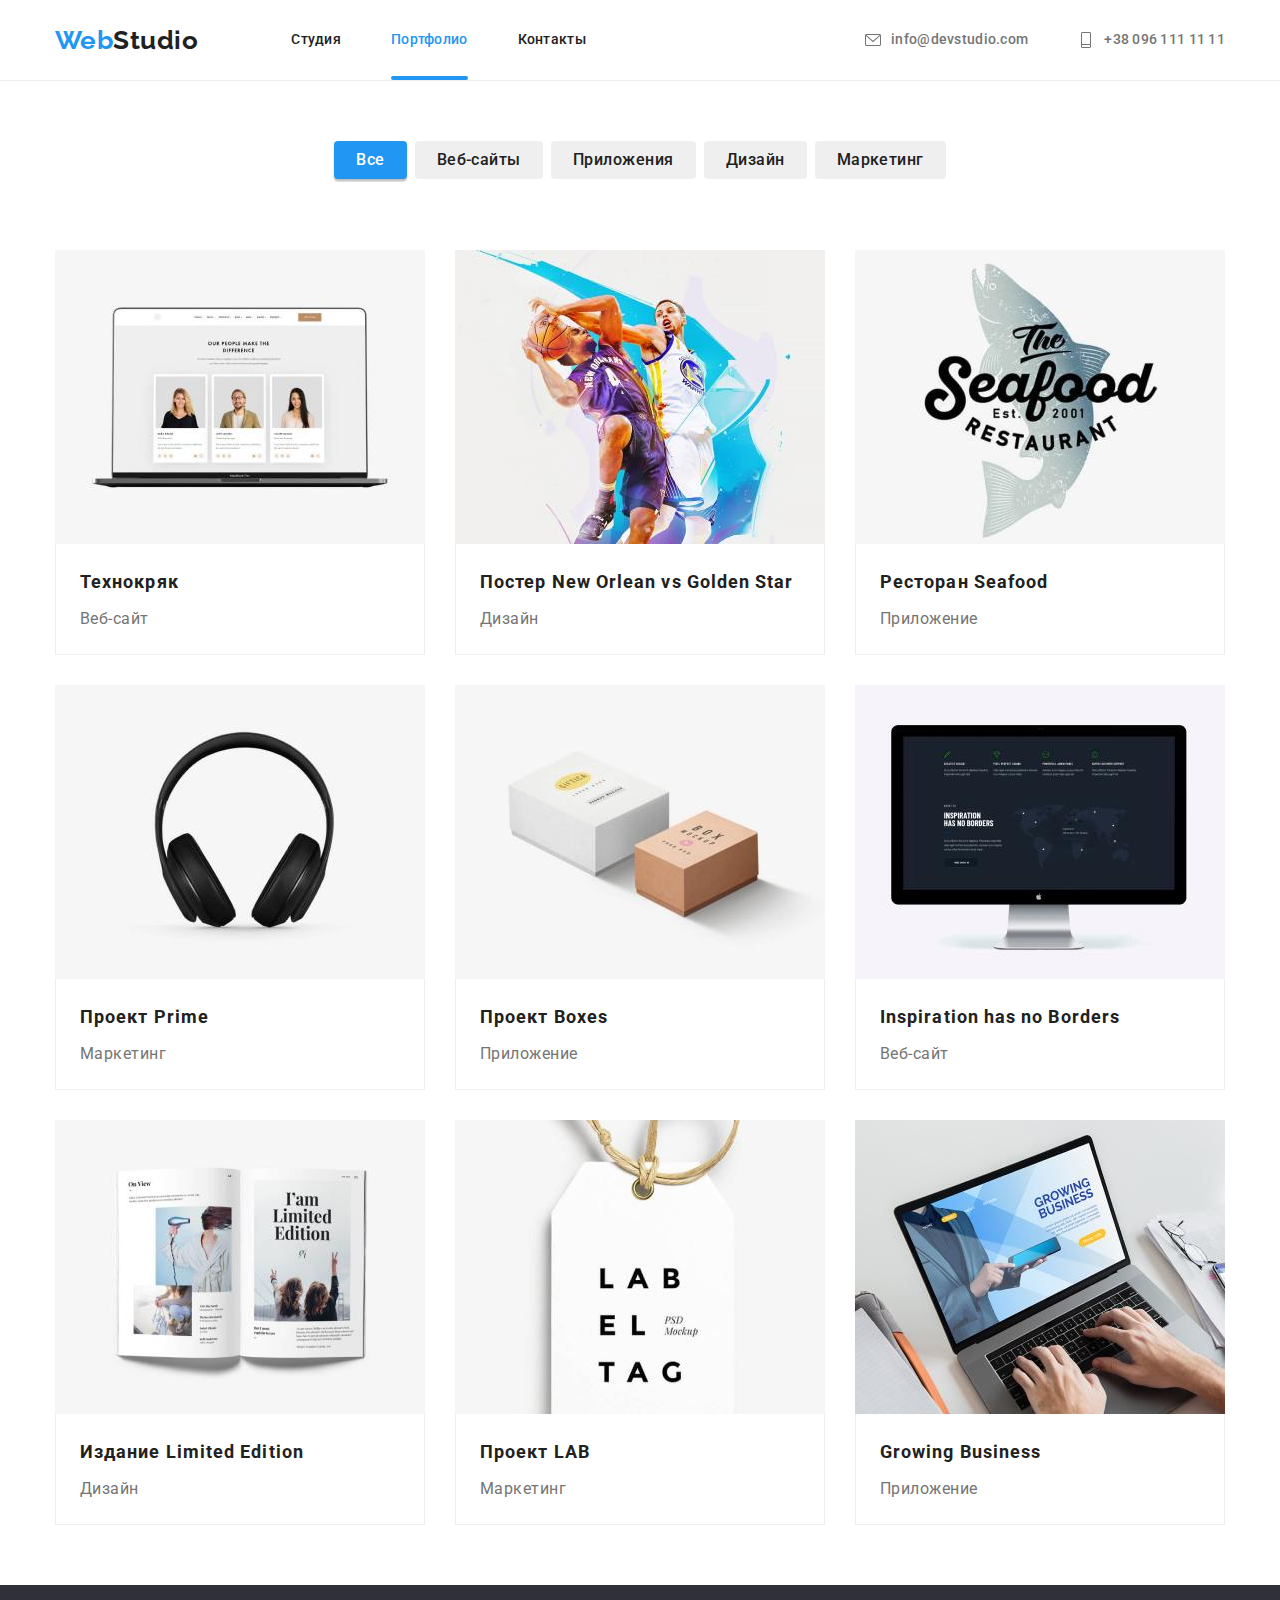
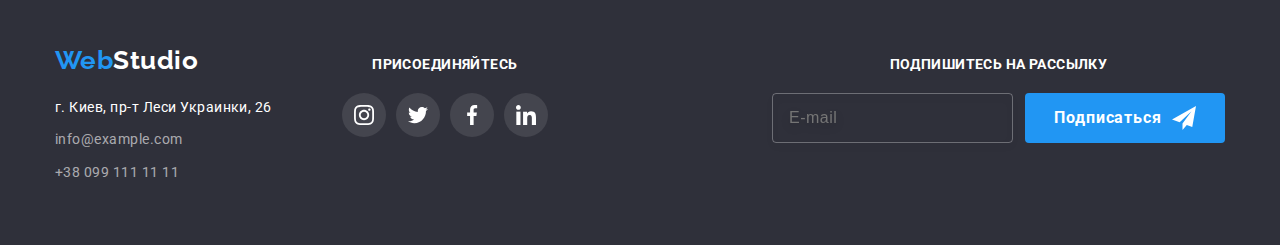
==== commit 1eadcf3c: "Homework" ====
--- a/portfolio.html
+++ b/portfolio.html
@@ -211,10 +211,10 @@
     </main>
 
     <!-- FOOTER -->
-    <!-- <footer class="footer">
-        <div class="container"> -->
+    <footer class="footer">
+        <div class="container">
             <!-- FOOTER CONTACTS -->
-            <!-- <div class="footer-contacts-container">
+            <div class="footer-contacts-container">
                 <a class="footer-contacts__logo" href="" lang="en">Web<span
                         class="footer-contacts__logo-right">Studio</span></a>
                 <address class="footer-contacts__address-section">
@@ -228,9 +228,9 @@
                                 111 11 11</a></li>
                     </ul>
                 </address>
-            </div> -->
+            </div>
             <!-- FOOTER SOCIAL -->
-            <!-- <div class="footer-social">
+            <div class="footer-social">
                 <p class="footer-social__title">присоединяйтесь</p>
                 <ul class="footer-social__list">
                     <li class="footer-social__item">
@@ -262,10 +262,10 @@
                         </a>
                     </li>
                 </ul>
-            </div> -->
+            </div>
     
             <!-- MAILING -->
-            <!-- <div class="footer-mailing">
+            <div class="footer-mailing">
                 <p class="footer-mailing__title">Подпишитесь на рассылку</p>
                 <form class="footer-mailing__form" method="POST" action="javascript:void(0);" autocomplete="off">
                     <input class="footer-mailing__email" type="email" name="email" placeholder="E-mail">
@@ -278,7 +278,7 @@
                 </form>
             </div>
         </div>
-    </footer> -->
+    </footer>
 
     <script src="./js/mobile-menu.js"></script>
 </body>
--- a/css/main.min.css
+++ b/css/main.min.css
@@ -1,2 +1,2 @@
-html{box-sizing:border-box}*,*::before,*::after{box-sizing:inherit}body{font-family:"Roboto",sans-serif;color:#212121;background:#fff;letter-spacing:0.03em;margin:0;padding:0}button{border:none;border-radius:4px;cursor:pointer}.section{padding-bottom:60px;padding-top:60px}.container{margin-left:auto;margin-right:auto;max-width:100%;padding-left:15px;padding-right:15px}.container.works{display:none}@media screen and (min-width: 480px){.container{width:450px}}@media screen and (min-width: 768px){.container{width:768px}}@media screen and (min-width: 1200px){.container{width:1200px}.container.works{display:block}}.container>h2{margin-bottom:50px}.visually-hidden{position:absolute;white-space:nowrap;width:1px;height:1px;overflow:hidden;border:0;padding:0;clip:rect(0 0 0 0);clip-path:inset(50%);margin:-1px}.logo-link,.nav-list__link,.contacts-list__link,.mobile-nav-list .mobile-nav-list__link,.mobile-nav-contacts-list__link-phone,.mobile-nav-contacts-list__link-mail,.mobile-nav-social-list__link,.footer-contacts__logo,.footer-contacts__address,.footer-contacts__link,.projects-list__link{text-decoration:none}.nav-list,.contacts-list,.mobile-nav-list,.mobile-nav-contacts-list,.mobile-nav-social-list,.reasons-list,.works-list,.team-list,.person-social,.clients-list,.footer-contacts__list,.footer-social__list,.projects-filter__list,.projects-list{list-style:none}h1,h2,h3,ul,p{margin:0;padding:0}.link{text-decoration:none}.list{list-style-type:none}.nav{border-bottom:1px solid #ececec}.nav .container{display:flex;align-items:center}.logo-link{margin-right:93px;padding-top:24px;padding-bottom:24px;font-family:Raleway, sans-serif;font-weight:700;font-size:26px;line-height:1.19;color:#2196f3}.logo-link__right-header{color:#212121}.nav-list{display:none}@media screen and (min-width: 768px){.nav-list{display:flex}}.nav-list__item:not(:last-child){margin-right:50px}.nav-list__link{display:block;position:relative;font-weight:500;font-size:14px;line-height:1.14;letter-spacing:0.02em;color:#212121;padding:32px 0;transition:color 250ms cubic-bezier(0.4, 0, 0.2, 1)}.nav-list__link:hover,.nav-list__link:focus{color:#2196f3}.nav-list__link--current{color:#2196f3}.nav-list__link--current::after{content:'';position:absolute;left:0;bottom:0;height:4px;width:100%;background:#2196f3;box-sizing:border-box;border-radius:2px}.contacts-list__icon{fill:currentColor;margin-right:10px;padding:0}.contacts-list{display:none;margin-left:auto}@media screen and (min-width: 1200px){.contacts-list{display:flex}}.contacts-list__item:not(:last-child){margin-right:50px}.contacts-list__link{display:flex;align-items:center;padding-top:32px;padding-bottom:32px;font-weight:500;font-size:14px;line-height:1.14;letter-spacing:0.02em;color:#757575;transition:color 250ms cubic-bezier(0.4, 0, 0.2, 1)}.contacts-list__link:hover,.contacts-list__link:focus{color:#2196f3}.open-menu-btn{display:none;margin:0;padding:0;border:none;background-color:transparent;margin-left:auto}@media screen and (max-width: 767px){.open-menu-btn{display:block}}.mobile-menu{display:none;position:fixed;width:100vw;height:100vh;top:0;background-color:#fff;z-index:5;padding:48px 40px}.mobile-menu.is-open{display:flex;flex-direction:column;height:100%}.close-menu-btn{display:block;position:absolute;top:10px;right:15px;margin:0;padding:0;border:none;background-color:transparent}.mobile-nav-list .mobile-nav-list__item{font-weight:500;font-size:40px;line-height:1.18;letter-spacing:0.02em}.mobile-nav-list .mobile-nav-list__item:not(:last-child){margin-bottom:32px}.mobile-nav-list .mobile-nav-list__link{color:#212121}.mobile-nav-list .mobile-nav-list__link--current{color:#2196f3}.mobile-nav-contacts-list{margin-top:auto;margin-bottom:64px}.mobile-nav-contacts-list__item-phone{font-weight:500;font-size:34px;line-height:1.18;letter-spacing:0.02em;margin-bottom:32px}.mobile-nav-contacts-list__link-phone{color:#2196f3}.mobile-nav-contacts-list__item-mail{font-size:24px;line-height:1.17;letter-spacing:0.02em}.mobile-nav-contacts-list__link-mail{color:#757575}.mobile-nav-social-list{display:flex;justify-content:space-between}.mobile-nav-social-list__item{font-size:18px;line-height:1.22;letter-spacing:0.02em}.mobile-nav-social-list__link{color:#2196f3}.hero{background-color:#2f303a;background-image:linear-gradient(rgba(47,48,58,0.4), rgba(47,48,58,0.4)),url(../images/bg-hero.jpg);background-repeat:no-repeat;background-size:cover;padding-top:200px;padding-bottom:200px;text-align:center;margin-left:auto;margin-right:auto}@media (min-device-pixel-ratio: 2), (min-resolution: 192dpi), (min-resolution: 2dppx){.hero{background-image:linear-gradient(rgba(47,48,58,0.4), rgba(47,48,58,0.4)),url(../images/bg-hero-2x.jpg)}}@media screen and (min-width: 768px) and (max-width: 1199px){.hero{background-image:linear-gradient(rgba(47,48,58,0.4), rgba(47,48,58,0.4)),url(../images/bg-hero-tablet-1x.jpg)}}@media screen and (min-width: 768px) and (max-width: 1199px) and (min-device-pixel-ratio: 2), screen and (min-width: 768px) and (max-width: 1199px) and (min-resolution: 192dpi), screen and (min-width: 768px) and (max-width: 1199px) and (min-resolution: 2dppx){.hero{background-image:linear-gradient(rgba(47,48,58,0.4), rgba(47,48,58,0.4)),url(../images/bg-hero-tablet-2x.jpg)}}@media screen and (max-width: 767px){.hero{background-image:linear-gradient(rgba(47,48,58,0.4), rgba(47,48,58,0.4)),url(../images/bg-hero-mobile-1x.jpg)}}@media screen and (max-width: 767px) and (min-device-pixel-ratio: 2), screen and (max-width: 767px) and (min-resolution: 192dpi), screen and (max-width: 767px) and (min-resolution: 2dppx){.hero{background-image:linear-gradient(rgba(47,48,58,0.4), rgba(47,48,58,0.4)),url(../images/bg-hero-mobile-2x.jpg)}}.hero__title{font-weight:700;font-size:26px;line-height:1.36;letter-spacing:0.06em;text-transform:uppercase;color:#fff;margin-bottom:30px;margin-left:auto;margin-right:auto}@media screen and (min-width: 1200px){.hero__title{font-size:42px}}.hero__btn{font-family:inherit;font-weight:700;font-size:16px;line-height:1.87;letter-spacing:0.06em;background-color:#2196f3;color:#fff;min-width:200px;height:50px;padding-right:32px;padding-left:32px;box-shadow:0px 4px 4px rgba(0,0,0,0.15)}.reasons-list{margin-bottom:-30px}@media screen and (min-width: 768px){.reasons-list{display:flex;flex-wrap:wrap;margin-left:-30px}}.reasons-list__item{margin-bottom:30px}@media screen and (min-width: 768px){.reasons-list__item{margin-top:30px;margin-left:30px;flex-basis:calc((100% - 2 * 30px) / 2)}}@media screen and (min-width: 1200px){.reasons-list__item{flex-basis:calc((100% - 4 * 30px) / 4)}}.reasons-list__icon{width:100%;height:120px;margin-bottom:30px;background:#f5f4fa;border-radius:4px;display:flex;justify-content:center;align-items:center}.reasons-list__title{font-weight:700;font-size:14px;line-height:1.14;text-transform:uppercase;color:#212121;margin-bottom:10px}@media screen and (max-width: 769px){.reasons-list__title{text-align:center}}.reasons-list__content{font-size:14px;line-height:1.71;color:#757575}.works-container{display:none;padding:0;display:block;padding:0 60px}.section:nth-child(3){padding-top:0}.works-title{font-weight:700;font-size:36px;line-height:1.17;text-align:center;color:#212121}.works-list{display:flex;flex-wrap:wrap;margin-top:-30px;margin-left:-30px}.works-list__item{margin-top:30px;margin-left:30px;flex-basis:calc((100% - 3 * 30px) / 3)}.works-list__img{display:block;min-width:100%;height:auto}.works-list__img-thumb{position:relative}.works-list__title{position:absolute;display:flex;width:100%;height:70px;bottom:0;background:rgba(47,48,58,0.8);font-weight:700;font-size:14px;line-height:1.14;align-items:center;justify-content:center;letter-spacing:0.03em;text-transform:uppercase;color:#fff}.section:nth-child(4){background-color:#f5f4fa}.team-title{font-weight:700;font-size:28px;line-height:1.17;text-align:center;color:#212121}@media screen and (min-width: 1200px){.team-title{font-size:36px}}.team-list{margin-top:-30px}@media screen and (min-width: 768px){.team-list{display:flex;flex-wrap:wrap;margin-left:-30px}}.team-list__item{margin-top:30px;background-color:#fff;box-shadow:0px 1px 3px rgba(0,0,0,0.12),0px 1px 1px rgba(0,0,0,0.14),0px 2px 1px rgba(0,0,0,0.2);border-radius:0px 0px 4px 4px}@media screen and (min-width: 768px){.team-list__item{margin-left:30px;flex-basis:calc((100% - 2 * 30px) / 2)}}@media screen and (min-width: 1200px){.team-list__item{flex-basis:calc((100% - 4 * 30px) / 4)}}.team-list__photo{display:block;width:100%}.team-list__description{padding:30px 32px}.team-list__person-name{margin-bottom:10px;font-weight:500;font-size:16px;line-height:1.19;text-align:center;color:#212121}.team-list__person-position{font-size:16px;line-height:1.19;text-align:center;color:#757575;margin-bottom:16px}.person-social{display:flex;justify-content:center}.person-social__item{width:44px;height:44px}.person-social__item:not(:last-child){margin-right:10px}.person-social__link{width:100%;height:100%;border-radius:50%;display:flex;align-items:center;justify-content:center;color:#afb1b8;transition:background-color 250ms cubic-bezier(0.4, 0, 0.2, 1),color 250ms cubic-bezier(0.4, 0, 0.2, 1)}.person-social__link:hover,.person-social__link:focus{background-color:#2196f3;color:#ffffff}.person-social__icon{fill:currentColor}.clients-title{font-weight:700;font-size:28px;line-height:1.17;text-align:center;letter-spacing:0.03em;color:#212121;margin-bottom:50px}@media screen and (min-width: 1200px){.clients-title{font-size:36px}}.clients-list{display:flex;flex-wrap:wrap;margin-left:-30px;margin-top:-30px}.clients-list__item{width:170px;height:92px;margin-left:30px;margin-top:30px;flex-basis:calc((100% - 2 * 30px) / 2)}@media screen and (min-width: 768px){.clients-list__item{flex-basis:calc((100% - 3 * 30px) / 3)}}@media screen and (min-width: 1200px){.clients-list__item{flex-basis:calc((100% - 6 * 30px) / 6)}}.clients-list__link{display:flex;align-items:center;justify-content:center;width:100%;height:100%;border:1px solid #afb1b8;border-radius:4px;color:#afb1b8;transition:border-color 250ms cubic-bezier(0.4, 0, 0.2, 1),color 250ms cubic-bezier(0.4, 0, 0.2, 1)}.clients-list__link:hover,.clients-list__link:focus{border-color:#2196f3;color:#2196f3}.clients-list__icon{fill:currentColor}.footer{background-color:#2f303a;padding-top:60px;padding-bottom:60px}.footer .container{display:flex;align-items:baseline}.footer-contacts__logo{font-family:Raleway;font-weight:700;font-size:26px;line-height:1.19;color:#2196f3}.footer-contacts__logo-right{color:#fff}.footer-contacts__list{margin:20px 0 0 0}.footer-contacts__address-section{font-style:inherit}.footer-contacts__address{font-size:14px;line-height:1.71;color:#fff;transition:color 250ms cubic-bezier(0.4, 0, 0.2, 1)}.footer-contacts__address:hover,.footer-contacts__address:focus{color:#2196f3}.footer-contacts__link{font-size:14px;line-height:1.71;color:rgba(255,255,255,0.6);transition:color 250ms cubic-bezier(0.4, 0, 0.2, 1)}.footer-contacts__link:hover,.footer-contacts__link:focus{color:#2196f3}.footer-contacts__item:not(:last-child){margin-bottom:9px}.footer-contacts-container{margin-right:70px}.footer-contacts__item+.footer-contacts__item{margin-top:9px}.footer-social{margin-right:auto}.footer-social__list{display:flex;justify-content:center}.footer-social__title{font-weight:700;font-size:14px;line-height:1.14;letter-spacing:0.03em;text-transform:uppercase;color:#fff;margin-bottom:20px}.footer-social__item{width:44px;height:44px}.footer-social__item+.footer-social__item{margin-left:10px}.footer-social__link{display:flex;justify-content:center;align-items:center;background-color:#44454e;border-radius:50%;width:100%;height:100%;color:#fff;transition:background-color 250ms cubic-bezier(0.4, 0, 0.2, 1)}.footer-social__link:hover,.footer-social__link:focus{background-color:#2196f3}.footer-social__icon{fill:currentColor}.footer-mailing__title{font-weight:700;font-size:14px;line-height:1.14;letter-spacing:0.03em;text-transform:uppercase;color:#fff;margin-bottom:20px}.footer-mailing__form{display:flex;position:relative}.footer-mailing__email{height:50px;width:358px;border:1px solid rgba(255,255,255,0.3);box-sizing:border-box;filter:drop-shadow(0px 4px 4px rgba(0,0,0,0.15));border-radius:4px;background-color:inherit;font-size:16px;line-height:1.25;display:flex;align-items:center;letter-spacing:0.03em;color:rgba(255,255,255,0.6);padding:15px 16px;margin-right:12px}.footer-mailing__submit{display:flex;font-family:inherit;font-weight:700;font-size:16px;line-height:1.87;letter-spacing:0.06em;margin:0 auto;padding:10px 6px;min-width:200px;justify-content:center;align-items:center;background-color:#2196f3;color:#fff}.submit-icon{margin-left:10px;fill:#fff}.backdrop{position:fixed;top:0;left:0;height:100%;width:100%;background:rgba(0,0,0,0.2);transition:opacity 250ms cubic-bezier(0.4, 0, 0.2, 1)}.backdrop.is-hidden{opacity:0;pointer-events:none}.backdrop.is-hidden .modal{transform:translate(-50%, -50%) scale(1.1)}.modal{position:absolute;top:50%;left:50%;width:528px;padding:40px;transform:translate(-50%, -50%) scale(1);background-color:#fff;transition:transform 250ms cubic-bezier(0.4, 0, 0.2, 1)}.modal__button-close{position:absolute;display:flex;justify-content:center;align-items:center;top:8px;right:8px;width:30px;height:30px;border:1px solid rgba(0,0,0,0.1);background-color:#fff;border-radius:50%;transition:fill 250ms cubic-bezier(0.4, 0, 0.2, 1)}.modal__button-close:hover,.modal__button-close:focus{fill:#2196f3}.modal__title{font-weight:bold;font-size:20px;line-height:1.15;text-align:center;letter-spacing:0.03em;margin-bottom:12px}.form-field{display:flex;position:relative;flex-direction:column;margin-top:10px}.form-field__label{font-size:12px;line-height:1.17;letter-spacing:0.01em;margin-bottom:4px;color:#757575}.form-field__input{height:40px;border:1px solid rgba(33,33,33,0.2);border-radius:4px;padding-left:35px;font-family:inherit;font-size:12px;line-height:1.17;letter-spacing:0.01em;transition:border-color 250ms cubic-bezier(0.4, 0, 0.2, 1)}.form-field__input:hover,.form-field__input:focus{border-color:#2196f3}.form-field__icon{position:absolute;left:12px;top:50%;transition:fill 250ms cubic-bezier(0.4, 0, 0.2, 1)}.form-field__input:hover+.form-field__icon,.form-field__input:focus+.form-field__icon{fill:#2196f3}.form-field__textarea{font-family:inherit;padding:12px 16px;height:120px;resize:none;border:1px solid rgba(33,33,33,0.2);border-radius:4px;transition:border-color 250ms cubic-bezier(0.4, 0, 0.2, 1)}.form-field__textarea::placeholder{font-family:inherit;font-size:12px;line-height:1.17;letter-spacing:0.01em;color:rgba(117,117,117,0.5)}.form-field__textarea:hover,.form-field__textarea:focus{border-color:#2196f3}.form-chekbox{margin-top:20px}.form-checkbox__label{display:flex;align-items:center;font-size:14px;line-height:1.71;letter-spacing:0.03em;color:#757575}.form-checkbox__label-link{color:#2196f3;margin-left:4px}.checkbox__icon{width:15px;height:15px;margin-right:4px;margin-left:13px;border:2px solid #212121;border-radius:4px;transition:background-color 250ms cubic-bezier(0.4, 0, 0.2, 1),background-color 250ms cubic-bezier(0.4, 0, 0.2, 1),background-color 250ms cubic-bezier(0.4, 0, 0.2, 1),border-color 250ms cubic-bezier(0.4, 0, 0.2, 1)}.form-checkbox__label:hover+.checkbox__icon,.checkbox:hover+.checkbox__icon,.checkbox:focus+.checkbox__icon{border-color:#2196f3}.checkbox:checked+.checkbox__icon{background-color:#2196f3;background-image:url("../images/checkbox-checked.svg");background-size:contain;background-origin:content-box;border-color:#2196f3}.form-button{display:block;font-family:inherit;font-weight:700;font-size:16px;line-height:1.87;letter-spacing:0.06em;margin-top:30px;margin-left:auto;margin-right:auto;padding:10px 6px;min-width:200px;background-color:#2196f3;color:#fff}.projects-filter__list{display:flex;flex-wrap:wrap;margin-bottom:40px}@media screen and (min-width: 768px){.projects-filter__list{justify-content:center}}@media screen and (min-width: 1200px){.projects-filter__list{margin-bottom:50px}}.projects-filter__item:not(:last-child){margin-right:8px}.projects-filter__btn{font-family:inherit;font-weight:500;font-size:16px;line-height:1.62;letter-spacing:0.03em;color:#212121;padding-top:6px;padding-bottom:6px;padding-left:22px;padding-right:22px;margin-bottom:21px;transition:background-color 250ms cubic-bezier(0.4, 0, 0.2, 1),color 250ms cubic-bezier(0.4, 0, 0.2, 1),box-shadow 250ms cubic-bezier(0.4, 0, 0.2, 1)}.projects-filter__btn--current,.projects-filter__btn:hover,.projects-filter__btn:focus{color:#fff;background-color:#2196f3;box-shadow:0px 3px 1px rgba(0,0,0,0.1),0px 1px 2px rgba(0,0,0,0.08),0px 2px 2px rgba(0,0,0,0.12)}.projects-list{margin-top:-30px}@media screen and (min-width: 768px){.projects-list{display:flex;flex-wrap:wrap;margin-left:-30px}}.projects-list__item{margin-top:30px}@media screen and (min-width: 768px){.projects-list__item{margin-left:30px;flex-basis:calc((100% - 2 * 30px) / 2)}}@media screen and (min-width: 1200px){.projects-list__item{margin-left:30px;flex-basis:calc((100% - 3 * 30px) / 3)}}.projects-list__image-thumb{position:relative;overflow:hidden}.projects-list__link{display:block;cursor:pointer;transition:box-shadow 250ms cubic-bezier(0.4, 0, 0.2, 1)}.projects-list__link:hover,.projects-list__link:focus{box-shadow:0px 1px 1px rgba(0,0,0,0.12),0px 4px 4px rgba(0,0,0,0.06),1px 4px 6px rgba(0,0,0,0.16)}.projects-list__image{display:block;width:100%}.projects-list__image-title{position:absolute;top:100%;left:0;padding:63px 24px;font-size:18px;line-height:1.56;letter-spacing:0.03em;color:#fff;background:rgba(33,150,243,0.9);transition:transform 250ms cubic-bezier(0.4, 0, 0.2, 1)}.projects-list__link:hover .projects-list__image-title,.projects-list__link:focus .projects-list__image-title{transform:translateY(-100%)}.projects-list__item-text{padding:20px 24px;background-color:#fff;border-left:1px solid #eee;border-right:1px solid #eee;border-bottom:1px solid #eee}.projects-list__item-title{font-weight:700;font-size:18px;line-height:2;letter-spacing:0.06em;color:#212121;margin-bottom:4px}.projects-list__item-content{font-size:16px;line-height:1.87;color:#757575}
+html{box-sizing:border-box}*,*::before,*::after{box-sizing:inherit}body{font-family:"Roboto",sans-serif;color:#212121;background:#fff;letter-spacing:0.03em;margin:0;padding:0}button{border:none;border-radius:4px;cursor:pointer}.section{padding-bottom:60px;padding-top:60px}.container{margin-left:auto;margin-right:auto;max-width:100%;padding-left:15px;padding-right:15px}.container.works{display:none}@media screen and (min-width: 480px){.container{width:450px}}@media screen and (min-width: 768px){.container{width:768px}}@media screen and (min-width: 1200px){.container{width:1200px}.container.works{display:block}}.container>h2{margin-bottom:50px}.visually-hidden{position:absolute;white-space:nowrap;width:1px;height:1px;overflow:hidden;border:0;padding:0;clip:rect(0 0 0 0);clip-path:inset(50%);margin:-1px}.logo-link,.nav-list__link,.contacts-list__link,.mobile-nav-list .mobile-nav-list__link,.mobile-nav-contacts-list__link-phone,.mobile-nav-contacts-list__link-mail,.mobile-nav-social-list__link,.footer-contacts__logo,.footer-contacts__address,.footer-contacts__link,.projects-list__link{text-decoration:none}.nav-list,.contacts-list,.mobile-nav-list,.mobile-nav-contacts-list,.mobile-nav-social-list,.reasons-list,.works-list,.team-list,.person-social,.clients-list,.footer-contacts__list,.footer-social__list,.projects-filter__list,.projects-list{list-style:none}h1,h2,h3,ul,p{margin:0;padding:0}.link{text-decoration:none}.list{list-style-type:none}.nav{border-bottom:1px solid #ececec}.nav .container{display:flex;align-items:center}.logo-link{margin-right:93px;padding-top:24px;padding-bottom:24px;font-family:Raleway, sans-serif;font-weight:700;font-size:26px;line-height:1.19;color:#2196f3}.logo-link__right-header{color:#212121}.nav-list{display:none}@media screen and (min-width: 768px){.nav-list{display:flex}}.nav-list__item:not(:last-child){margin-right:50px}.nav-list__link{display:block;position:relative;font-weight:500;font-size:14px;line-height:1.14;letter-spacing:0.02em;color:#212121;padding:32px 0;transition:color 250ms cubic-bezier(0.4, 0, 0.2, 1)}.nav-list__link:hover,.nav-list__link:focus{color:#2196f3}.nav-list__link--current{color:#2196f3}.nav-list__link--current::after{content:'';position:absolute;left:0;bottom:0;height:4px;width:100%;background:#2196f3;box-sizing:border-box;border-radius:2px}.contacts-list__icon{fill:currentColor;margin-right:10px;padding:0}.contacts-list{display:none;margin-left:auto}@media screen and (min-width: 1200px){.contacts-list{display:flex}}.contacts-list__item:not(:last-child){margin-right:50px}.contacts-list__link{display:flex;align-items:center;padding-top:32px;padding-bottom:32px;font-weight:500;font-size:14px;line-height:1.14;letter-spacing:0.02em;color:#757575;transition:color 250ms cubic-bezier(0.4, 0, 0.2, 1)}.contacts-list__link:hover,.contacts-list__link:focus{color:#2196f3}.open-menu-btn{display:none;margin:0;padding:0;border:none;background-color:transparent;margin-left:auto}@media screen and (max-width: 767px){.open-menu-btn{display:block}}.mobile-menu{display:none;position:fixed;width:100vw;height:100vh;top:0;background-color:#fff;z-index:5;padding:48px 40px}.mobile-menu.is-open{display:flex;flex-direction:column;height:100%}.close-menu-btn{display:block;position:absolute;top:10px;right:15px;margin:0;padding:0;border:none;background-color:transparent}.mobile-nav-list .mobile-nav-list__item{font-weight:500;font-size:40px;line-height:1.18;letter-spacing:0.02em}.mobile-nav-list .mobile-nav-list__item:not(:last-child){margin-bottom:32px}.mobile-nav-list .mobile-nav-list__link{color:#212121}.mobile-nav-list .mobile-nav-list__link--current{color:#2196f3}.mobile-nav-contacts-list{margin-top:auto;margin-bottom:64px}.mobile-nav-contacts-list__item-phone{font-weight:500;font-size:34px;line-height:1.18;letter-spacing:0.02em;margin-bottom:32px}.mobile-nav-contacts-list__link-phone{color:#2196f3}.mobile-nav-contacts-list__item-mail{font-size:24px;line-height:1.17;letter-spacing:0.02em}.mobile-nav-contacts-list__link-mail{color:#757575}.mobile-nav-social-list{display:flex;justify-content:space-between}.mobile-nav-social-list__item{font-size:18px;line-height:1.22;letter-spacing:0.02em}.mobile-nav-social-list__link{color:#2196f3}.hero{background-color:#2f303a;background-image:linear-gradient(rgba(47,48,58,0.4), rgba(47,48,58,0.4)),url(../images/bg-hero.jpg);background-repeat:no-repeat;background-size:cover;padding-top:200px;padding-bottom:200px;text-align:center;margin-left:auto;margin-right:auto}@media (min-device-pixel-ratio: 2), (min-resolution: 192dpi), (min-resolution: 2dppx){.hero{background-image:linear-gradient(rgba(47,48,58,0.4), rgba(47,48,58,0.4)),url(../images/bg-hero-2x.jpg)}}@media screen and (min-width: 768px) and (max-width: 1199px){.hero{background-image:linear-gradient(rgba(47,48,58,0.4), rgba(47,48,58,0.4)),url(../images/bg-hero-tablet-1x.jpg)}}@media screen and (min-width: 768px) and (max-width: 1199px) and (min-device-pixel-ratio: 2), screen and (min-width: 768px) and (max-width: 1199px) and (min-resolution: 192dpi), screen and (min-width: 768px) and (max-width: 1199px) and (min-resolution: 2dppx){.hero{background-image:linear-gradient(rgba(47,48,58,0.4), rgba(47,48,58,0.4)),url(../images/bg-hero-tablet-2x.jpg)}}@media screen and (max-width: 767px){.hero{background-image:linear-gradient(rgba(47,48,58,0.4), rgba(47,48,58,0.4)),url(../images/bg-hero-mobile-1x.jpg)}}@media screen and (max-width: 767px) and (min-device-pixel-ratio: 2), screen and (max-width: 767px) and (min-resolution: 192dpi), screen and (max-width: 767px) and (min-resolution: 2dppx){.hero{background-image:linear-gradient(rgba(47,48,58,0.4), rgba(47,48,58,0.4)),url(../images/bg-hero-mobile-2x.jpg)}}.hero__title{font-weight:700;font-size:26px;line-height:1.36;letter-spacing:0.06em;text-transform:uppercase;color:#fff;margin-bottom:30px;margin-left:auto;margin-right:auto}@media screen and (min-width: 1200px){.hero__title{font-size:42px}}.hero__btn{font-family:inherit;font-weight:700;font-size:16px;line-height:1.87;letter-spacing:0.06em;background-color:#2196f3;color:#fff;min-width:200px;height:50px;padding-right:32px;padding-left:32px;box-shadow:0px 4px 4px rgba(0,0,0,0.15)}.reasons-list{margin-bottom:-30px}@media screen and (min-width: 768px){.reasons-list{display:flex;flex-wrap:wrap;margin-left:-30px}}.reasons-list__item{margin-bottom:30px}@media screen and (min-width: 768px){.reasons-list__item{margin-top:30px;margin-left:30px;flex-basis:calc((100% - 2 * 30px) / 2)}}@media screen and (min-width: 1200px){.reasons-list__item{flex-basis:calc((100% - 4 * 30px) / 4)}}.reasons-list__icon{width:100%;height:120px;margin-bottom:30px;background:#f5f4fa;border-radius:4px;display:flex;justify-content:center;align-items:center}.reasons-list__title{font-weight:700;font-size:14px;line-height:1.14;text-transform:uppercase;color:#212121;margin-bottom:10px}@media screen and (max-width: 769px){.reasons-list__title{text-align:center}}.reasons-list__content{font-size:14px;line-height:1.71;color:#757575}.works-container{display:none;padding:0;display:block;padding:0 60px}.section:nth-child(3){padding-top:0}.works-title{font-weight:700;font-size:36px;line-height:1.17;text-align:center;color:#212121}.works-list{display:flex;flex-wrap:wrap;margin-top:-30px;margin-left:-30px}.works-list__item{margin-top:30px;margin-left:30px;flex-basis:calc((100% - 3 * 30px) / 3)}.works-list__img{display:block;min-width:100%;height:auto}.works-list__img-thumb{position:relative}.works-list__title{position:absolute;display:flex;width:100%;height:70px;bottom:0;background:rgba(47,48,58,0.8);font-weight:700;font-size:14px;line-height:1.14;align-items:center;justify-content:center;letter-spacing:0.03em;text-transform:uppercase;color:#fff}.section:nth-child(4){background-color:#f5f4fa}.team-title{font-weight:700;font-size:28px;line-height:1.17;text-align:center;color:#212121}@media screen and (min-width: 1200px){.team-title{font-size:36px}}.team-list{margin-top:-30px}@media screen and (min-width: 768px){.team-list{display:flex;flex-wrap:wrap;margin-left:-30px}}.team-list__item{margin-top:30px;background-color:#fff;box-shadow:0px 1px 3px rgba(0,0,0,0.12),0px 1px 1px rgba(0,0,0,0.14),0px 2px 1px rgba(0,0,0,0.2);border-radius:0px 0px 4px 4px}@media screen and (min-width: 768px){.team-list__item{margin-left:30px;flex-basis:calc((100% - 2 * 30px) / 2)}}@media screen and (min-width: 1200px){.team-list__item{flex-basis:calc((100% - 4 * 30px) / 4)}}.team-list__photo{display:block;width:100%}.team-list__description{padding:30px 32px}.team-list__person-name{margin-bottom:10px;font-weight:500;font-size:16px;line-height:1.19;text-align:center;color:#212121}.team-list__person-position{font-size:16px;line-height:1.19;text-align:center;color:#757575;margin-bottom:16px}.person-social{display:flex;justify-content:center}.person-social__item{width:44px;height:44px}.person-social__item:not(:last-child){margin-right:10px}.person-social__link{width:100%;height:100%;border-radius:50%;display:flex;align-items:center;justify-content:center;color:#afb1b8;transition:background-color 250ms cubic-bezier(0.4, 0, 0.2, 1),color 250ms cubic-bezier(0.4, 0, 0.2, 1)}.person-social__link:hover,.person-social__link:focus{background-color:#2196f3;color:#ffffff}.person-social__icon{fill:currentColor}.clients-title{font-weight:700;font-size:28px;line-height:1.17;text-align:center;letter-spacing:0.03em;color:#212121;margin-bottom:50px}@media screen and (min-width: 1200px){.clients-title{font-size:36px}}.clients-list{display:flex;flex-wrap:wrap;margin-left:-30px;margin-top:-30px}.clients-list__item{width:170px;height:92px;margin-left:30px;margin-top:30px;flex-basis:calc((100% - 2 * 30px) / 2)}@media screen and (min-width: 768px){.clients-list__item{flex-basis:calc((100% - 3 * 30px) / 3)}}@media screen and (min-width: 1200px){.clients-list__item{flex-basis:calc((100% - 6 * 30px) / 6)}}.clients-list__link{display:flex;align-items:center;justify-content:center;width:100%;height:100%;border:1px solid #afb1b8;border-radius:4px;color:#afb1b8;transition:border-color 250ms cubic-bezier(0.4, 0, 0.2, 1),color 250ms cubic-bezier(0.4, 0, 0.2, 1)}.clients-list__link:hover,.clients-list__link:focus{border-color:#2196f3;color:#2196f3}.clients-list__icon{fill:currentColor}.footer{background-color:#2f303a;padding-top:60px;padding-bottom:60px}@media screen and (min-width: 1200px){.footer .container{display:flex;align-items:baseline}}.footer-contacts__logo{display:block;font-family:Raleway;font-weight:700;font-size:26px;line-height:1.19;color:#2196f3;text-align:center}@media screen and (min-width: 1200px){.footer-contacts__logo{text-align:left}}.footer-contacts__logo-right{color:#fff}.footer-contacts__list{margin:20px 0 0 0}.footer-contacts__address-section{font-style:inherit;display:block;text-align:center}@media screen and (min-width: 1200px){.footer-contacts__address-section{display:inline;text-align:left}}.footer-contacts__address{font-size:14px;line-height:1.71;color:#fff;transition:color 250ms cubic-bezier(0.4, 0, 0.2, 1)}.footer-contacts__address:hover,.footer-contacts__address:focus{color:#2196f3}.footer-contacts__link{font-size:14px;line-height:1.71;color:rgba(255,255,255,0.6);transition:color 250ms cubic-bezier(0.4, 0, 0.2, 1)}.footer-contacts__link:hover,.footer-contacts__link:focus{color:#2196f3}.footer-contacts__item:not(:last-child){margin-bottom:9px}.footer-contacts-container{margin-bottom:60px}@media screen and (min-width: 1200px){.footer-contacts-container{margin-bottom:0;margin-right:70px}}.footer-contacts__item+.footer-contacts__item{margin-top:9px}.footer-social{margin-bottom:60px}@media screen and (min-width: 1200px){.footer-social{margin-bottom:0;margin-right:auto}}.footer-social__list{display:flex;justify-content:center}.footer-social__title{font-weight:700;font-size:14px;line-height:1.14;letter-spacing:0.03em;text-transform:uppercase;color:#fff;margin-bottom:20px;text-align:center}.footer-social__item{width:44px;height:44px}.footer-social__item+.footer-social__item{margin-left:10px}.footer-social__link{display:flex;justify-content:center;align-items:center;background-color:#44454e;border-radius:50%;width:100%;height:100%;color:#fff;transition:background-color 250ms cubic-bezier(0.4, 0, 0.2, 1)}.footer-social__link:hover,.footer-social__link:focus{background-color:#2196f3}.footer-social__icon{fill:currentColor}.footer-mailing__title{font-weight:700;font-size:14px;line-height:1.14;letter-spacing:0.03em;text-transform:uppercase;color:#fff;margin-bottom:20px;text-align:center}@media screen and (min-width: 1200px){.footer-mailing__form{display:flex;position:relative}}.footer-mailing__email{height:50px;width:100%;border:1px solid rgba(255,255,255,0.3);box-sizing:border-box;filter:drop-shadow(0px 4px 4px rgba(0,0,0,0.15));border-radius:4px;background-color:inherit;font-size:16px;line-height:1.25;display:flex;align-items:center;letter-spacing:0.03em;color:rgba(255,255,255,0.6);padding:15px 16px;margin-bottom:20px}@media screen and (min-width: 1200px){.footer-mailing__email{margin-right:12px;margin-bottom:0}}.footer-mailing__submit{display:flex;font-family:inherit;font-weight:700;font-size:16px;line-height:1.87;letter-spacing:0.06em;margin:0 auto;padding:10px 6px;min-width:200px;justify-content:center;align-items:center;background-color:#2196f3;color:#fff}.submit-icon{margin-left:10px;fill:#fff}.backdrop{position:fixed;top:0;left:0;height:100%;width:100%;background:rgba(0,0,0,0.2);transition:opacity 250ms cubic-bezier(0.4, 0, 0.2, 1)}.backdrop.is-hidden{opacity:0;pointer-events:none}.backdrop.is-hidden .modal{transform:translate(-50%, -50%) scale(1.1)}.modal{position:absolute;top:50%;left:50%;width:528px;padding:40px;transform:translate(-50%, -50%) scale(1);background-color:#fff;transition:transform 250ms cubic-bezier(0.4, 0, 0.2, 1)}.modal__button-close{position:absolute;display:flex;justify-content:center;align-items:center;top:8px;right:8px;width:30px;height:30px;border:1px solid rgba(0,0,0,0.1);background-color:#fff;border-radius:50%;transition:fill 250ms cubic-bezier(0.4, 0, 0.2, 1)}.modal__button-close:hover,.modal__button-close:focus{fill:#2196f3}.modal__title{font-weight:bold;font-size:20px;line-height:1.15;text-align:center;letter-spacing:0.03em;margin-bottom:12px}.form-field{display:flex;position:relative;flex-direction:column;margin-top:10px}.form-field__label{font-size:12px;line-height:1.17;letter-spacing:0.01em;margin-bottom:4px;color:#757575}.form-field__input{height:40px;border:1px solid rgba(33,33,33,0.2);border-radius:4px;padding-left:35px;font-family:inherit;font-size:12px;line-height:1.17;letter-spacing:0.01em;transition:border-color 250ms cubic-bezier(0.4, 0, 0.2, 1)}.form-field__input:hover,.form-field__input:focus{border-color:#2196f3}.form-field__icon{position:absolute;left:12px;top:50%;transition:fill 250ms cubic-bezier(0.4, 0, 0.2, 1)}.form-field__input:hover+.form-field__icon,.form-field__input:focus+.form-field__icon{fill:#2196f3}.form-field__textarea{font-family:inherit;padding:12px 16px;height:120px;resize:none;border:1px solid rgba(33,33,33,0.2);border-radius:4px;transition:border-color 250ms cubic-bezier(0.4, 0, 0.2, 1)}.form-field__textarea::placeholder{font-family:inherit;font-size:12px;line-height:1.17;letter-spacing:0.01em;color:rgba(117,117,117,0.5)}.form-field__textarea:hover,.form-field__textarea:focus{border-color:#2196f3}.form-chekbox{margin-top:20px}.form-checkbox__label{display:flex;align-items:center;font-size:14px;line-height:1.71;letter-spacing:0.03em;color:#757575}.form-checkbox__label-link{color:#2196f3;margin-left:4px}.checkbox__icon{width:15px;height:15px;margin-right:4px;margin-left:13px;border:2px solid #212121;border-radius:4px;transition:background-color 250ms cubic-bezier(0.4, 0, 0.2, 1),background-color 250ms cubic-bezier(0.4, 0, 0.2, 1),background-color 250ms cubic-bezier(0.4, 0, 0.2, 1),border-color 250ms cubic-bezier(0.4, 0, 0.2, 1)}.form-checkbox__label:hover+.checkbox__icon,.checkbox:hover+.checkbox__icon,.checkbox:focus+.checkbox__icon{border-color:#2196f3}.checkbox:checked+.checkbox__icon{background-color:#2196f3;background-image:url("../images/checkbox-checked.svg");background-size:contain;background-origin:content-box;border-color:#2196f3}.form-button{display:block;font-family:inherit;font-weight:700;font-size:16px;line-height:1.87;letter-spacing:0.06em;margin-top:30px;margin-left:auto;margin-right:auto;padding:10px 6px;min-width:200px;background-color:#2196f3;color:#fff}.projects-filter__list{display:flex;flex-wrap:wrap;margin-bottom:40px}@media screen and (min-width: 768px){.projects-filter__list{justify-content:center}}@media screen and (min-width: 1200px){.projects-filter__list{margin-bottom:50px}}.projects-filter__item:not(:last-child){margin-right:8px}.projects-filter__btn{font-family:inherit;font-weight:500;font-size:16px;line-height:1.62;letter-spacing:0.03em;color:#212121;padding-top:6px;padding-bottom:6px;padding-left:22px;padding-right:22px;margin-bottom:21px;transition:background-color 250ms cubic-bezier(0.4, 0, 0.2, 1),color 250ms cubic-bezier(0.4, 0, 0.2, 1),box-shadow 250ms cubic-bezier(0.4, 0, 0.2, 1)}.projects-filter__btn--current,.projects-filter__btn:hover,.projects-filter__btn:focus{color:#fff;background-color:#2196f3;box-shadow:0px 3px 1px rgba(0,0,0,0.1),0px 1px 2px rgba(0,0,0,0.08),0px 2px 2px rgba(0,0,0,0.12)}.projects-list{margin-top:-30px}@media screen and (min-width: 768px){.projects-list{display:flex;flex-wrap:wrap;margin-left:-30px}}.projects-list__item{margin-top:30px}@media screen and (min-width: 768px){.projects-list__item{margin-left:30px;flex-basis:calc((100% - 2 * 30px) / 2)}}@media screen and (min-width: 1200px){.projects-list__item{margin-left:30px;flex-basis:calc((100% - 3 * 30px) / 3)}}.projects-list__image-thumb{position:relative;overflow:hidden}.projects-list__link{display:block;cursor:pointer;transition:box-shadow 250ms cubic-bezier(0.4, 0, 0.2, 1)}.projects-list__link:hover,.projects-list__link:focus{box-shadow:0px 1px 1px rgba(0,0,0,0.12),0px 4px 4px rgba(0,0,0,0.06),1px 4px 6px rgba(0,0,0,0.16)}.projects-list__image{display:block;width:100%}.projects-list__image-title{position:absolute;top:100%;left:0;padding:63px 24px;font-size:18px;line-height:1.56;letter-spacing:0.03em;color:#fff;background:rgba(33,150,243,0.9);transition:transform 250ms cubic-bezier(0.4, 0, 0.2, 1)}.projects-list__link:hover .projects-list__image-title,.projects-list__link:focus .projects-list__image-title{transform:translateY(-100%)}.projects-list__item-text{padding:20px 24px;background-color:#fff;border-left:1px solid #eee;border-right:1px solid #eee;border-bottom:1px solid #eee}.projects-list__item-title{font-weight:700;font-size:18px;line-height:2;letter-spacing:0.06em;color:#212121;margin-bottom:4px}.projects-list__item-content{font-size:16px;line-height:1.87;color:#757575}
 /*# sourceMappingURL=main.min.css.map */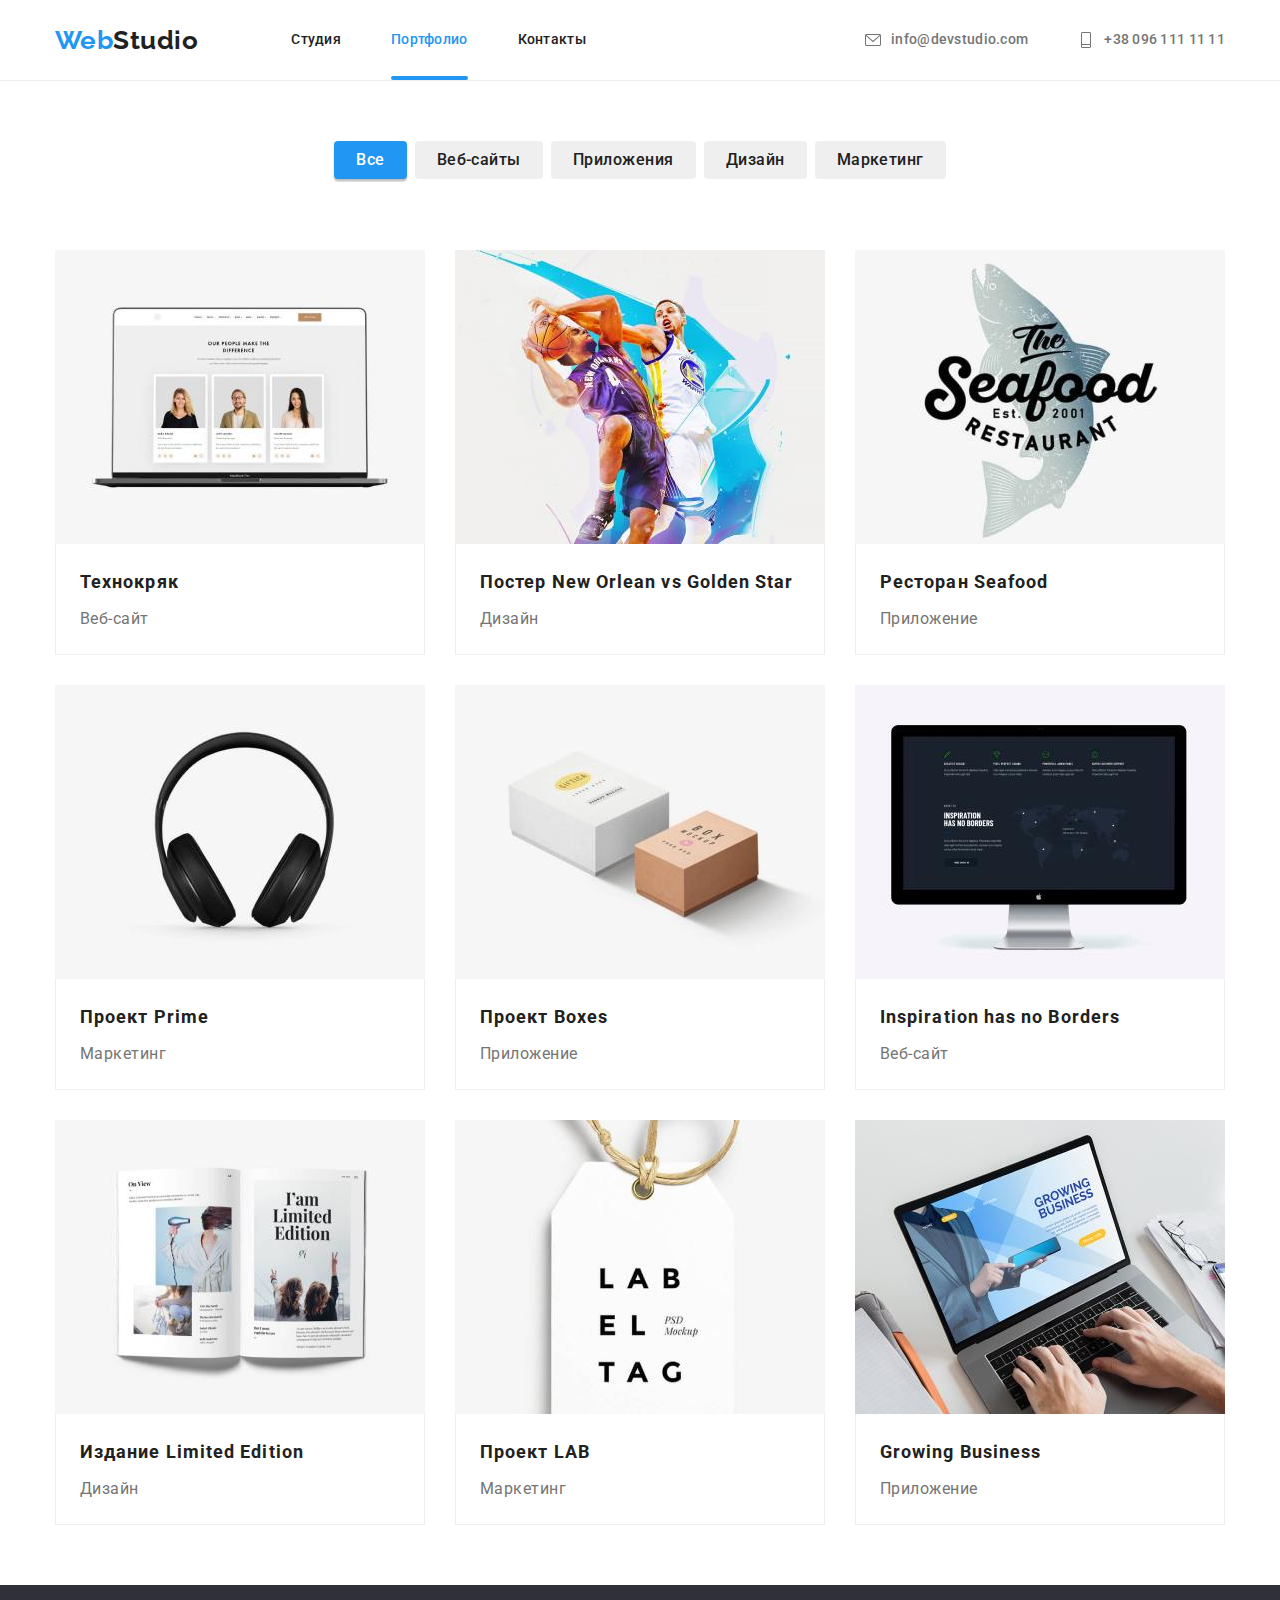
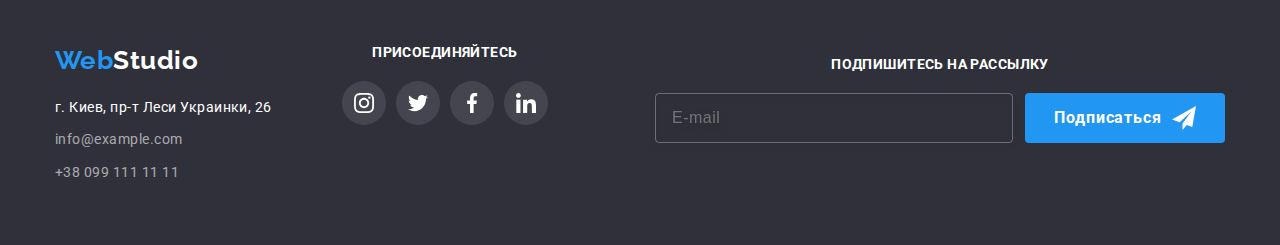
==== commit b967d86c: "homework" ====
--- a/portfolio.html
+++ b/portfolio.html
@@ -213,55 +213,57 @@
     <!-- FOOTER -->
     <footer class="footer">
         <div class="container">
-            <!-- FOOTER CONTACTS -->
-            <div class="footer-contacts-container">
-                <a class="footer-contacts__logo" href="" lang="en">Web<span
-                        class="footer-contacts__logo-right">Studio</span></a>
-                <address class="footer-contacts__address-section">
-                    <ul class="footer-contacts__list">
-                        <li class="footer-contacts__item"><a class="footer-contacts__address"
-                                href="https://goo.gl/maps/M67AdTq7nE6yMvPk6" target="_blank" rel="noopener noreferrer">г.
-                                Киев, пр-т Леси Украинки, 26</a></li>
-                        <li class="footer-contacts__item"><a class="footer-contacts__link"
-                                href="mailto:info@example.com">info@example.com</a></li>
-                        <li class="footer-contacts__item"><a class="footer-contacts__link" href="tel:+380991111111">+38 099
-                                111 11 11</a></li>
+            <div class="contact-social">
+                <!-- FOOTER CONTACTS -->
+                <div class="footer-contacts-container">
+                    <a class="footer-contacts__logo" href="" lang="en">Web<span
+                            class="footer-contacts__logo-right">Studio</span></a>
+                    <address class="footer-contacts__address-section">
+                        <ul class="footer-contacts__list">
+                            <li class="footer-contacts__item"><a class="footer-contacts__address"
+                                    href="https://goo.gl/maps/M67AdTq7nE6yMvPk6" target="_blank" rel="noopener noreferrer">г.
+                                    Киев, пр-т Леси Украинки, 26</a></li>
+                            <li class="footer-contacts__item"><a class="footer-contacts__link"
+                                    href="mailto:info@example.com">info@example.com</a></li>
+                            <li class="footer-contacts__item"><a class="footer-contacts__link" href="tel:+380991111111">+38 099
+                                    111 11 11</a></li>
+                        </ul>
+                    </address>
+                </div>
+                <!-- FOOTER SOCIAL -->
+                <div class="footer-social">
+                    <p class="footer-social__title">присоединяйтесь</p>
+                    <ul class="footer-social__list">
+                        <li class="footer-social__item">
+                            <a href="" class="footer-social__link">
+                                <svg class="footer-social__icon" width="20" height="20">
+                                    <use href="./images/icons.svg#instagram"></use>
+                                </svg>
+                            </a>
+                        </li>
+                        <li class="footer-social__item">
+                            <a href="" class="footer-social__link">
+                                <svg class="footer-social__icon" width="20" height="20">
+                                    <use href="./images/icons.svg#twitter"></use>
+                                </svg>
+                            </a>
+                        </li>
+                        <li class="footer-social__item">
+                            <a href="" class="footer-social__link">
+                                <svg class="footer-social__icon" width="20" height="20">
+                                    <use href="./images/icons.svg#facebook"></use>
+                                </svg>
+                            </a>
+                        </li>
+                        <li class="footer-social__item">
+                            <a href="" class="footer-social__link">
+                                <svg class="footer-social__icon" width="20" height="20">
+                                    <use href="./images/icons.svg#linkedin"></use>
+                                </svg>
+                            </a>
+                        </li>
                     </ul>
-                </address>
-            </div>
-            <!-- FOOTER SOCIAL -->
-            <div class="footer-social">
-                <p class="footer-social__title">присоединяйтесь</p>
-                <ul class="footer-social__list">
-                    <li class="footer-social__item">
-                        <a href="" class="footer-social__link">
-                            <svg class="footer-social__icon" width="20" height="20">
-                                <use href="./images/icons.svg#instagram"></use>
-                            </svg>
-                        </a>
-                    </li>
-                    <li class="footer-social__item">
-                        <a href="" class="footer-social__link">
-                            <svg class="footer-social__icon" width="20" height="20">
-                                <use href="./images/icons.svg#twitter"></use>
-                            </svg>
-                        </a>
-                    </li>
-                    <li class="footer-social__item">
-                        <a href="" class="footer-social__link">
-                            <svg class="footer-social__icon" width="20" height="20">
-                                <use href="./images/icons.svg#facebook"></use>
-                            </svg>
-                        </a>
-                    </li>
-                    <li class="footer-social__item">
-                        <a href="" class="footer-social__link">
-                            <svg class="footer-social__icon" width="20" height="20">
-                                <use href="./images/icons.svg#linkedin"></use>
-                            </svg>
-                        </a>
-                    </li>
-                </ul>
+                </div>
             </div>
     
             <!-- MAILING -->
--- a/css/main.min.css
+++ b/css/main.min.css
@@ -1,2 +1,2 @@
-html{box-sizing:border-box}*,*::before,*::after{box-sizing:inherit}body{font-family:"Roboto",sans-serif;color:#212121;background:#fff;letter-spacing:0.03em;margin:0;padding:0}button{border:none;border-radius:4px;cursor:pointer}.section{padding-bottom:60px;padding-top:60px}.container{margin-left:auto;margin-right:auto;max-width:100%;padding-left:15px;padding-right:15px}.container.works{display:none}@media screen and (min-width: 480px){.container{width:450px}}@media screen and (min-width: 768px){.container{width:768px}}@media screen and (min-width: 1200px){.container{width:1200px}.container.works{display:block}}.container>h2{margin-bottom:50px}.visually-hidden{position:absolute;white-space:nowrap;width:1px;height:1px;overflow:hidden;border:0;padding:0;clip:rect(0 0 0 0);clip-path:inset(50%);margin:-1px}.logo-link,.nav-list__link,.contacts-list__link,.mobile-nav-list .mobile-nav-list__link,.mobile-nav-contacts-list__link-phone,.mobile-nav-contacts-list__link-mail,.mobile-nav-social-list__link,.footer-contacts__logo,.footer-contacts__address,.footer-contacts__link,.projects-list__link{text-decoration:none}.nav-list,.contacts-list,.mobile-nav-list,.mobile-nav-contacts-list,.mobile-nav-social-list,.reasons-list,.works-list,.team-list,.person-social,.clients-list,.footer-contacts__list,.footer-social__list,.projects-filter__list,.projects-list{list-style:none}h1,h2,h3,ul,p{margin:0;padding:0}.link{text-decoration:none}.list{list-style-type:none}.nav{border-bottom:1px solid #ececec}.nav .container{display:flex;align-items:center}.logo-link{margin-right:93px;padding-top:24px;padding-bottom:24px;font-family:Raleway, sans-serif;font-weight:700;font-size:26px;line-height:1.19;color:#2196f3}.logo-link__right-header{color:#212121}.nav-list{display:none}@media screen and (min-width: 768px){.nav-list{display:flex}}.nav-list__item:not(:last-child){margin-right:50px}.nav-list__link{display:block;position:relative;font-weight:500;font-size:14px;line-height:1.14;letter-spacing:0.02em;color:#212121;padding:32px 0;transition:color 250ms cubic-bezier(0.4, 0, 0.2, 1)}.nav-list__link:hover,.nav-list__link:focus{color:#2196f3}.nav-list__link--current{color:#2196f3}.nav-list__link--current::after{content:'';position:absolute;left:0;bottom:0;height:4px;width:100%;background:#2196f3;box-sizing:border-box;border-radius:2px}.contacts-list__icon{fill:currentColor;margin-right:10px;padding:0}.contacts-list{display:none;margin-left:auto}@media screen and (min-width: 1200px){.contacts-list{display:flex}}.contacts-list__item:not(:last-child){margin-right:50px}.contacts-list__link{display:flex;align-items:center;padding-top:32px;padding-bottom:32px;font-weight:500;font-size:14px;line-height:1.14;letter-spacing:0.02em;color:#757575;transition:color 250ms cubic-bezier(0.4, 0, 0.2, 1)}.contacts-list__link:hover,.contacts-list__link:focus{color:#2196f3}.open-menu-btn{display:none;margin:0;padding:0;border:none;background-color:transparent;margin-left:auto}@media screen and (max-width: 767px){.open-menu-btn{display:block}}.mobile-menu{display:none;position:fixed;width:100vw;height:100vh;top:0;background-color:#fff;z-index:5;padding:48px 40px}.mobile-menu.is-open{display:flex;flex-direction:column;height:100%}.close-menu-btn{display:block;position:absolute;top:10px;right:15px;margin:0;padding:0;border:none;background-color:transparent}.mobile-nav-list .mobile-nav-list__item{font-weight:500;font-size:40px;line-height:1.18;letter-spacing:0.02em}.mobile-nav-list .mobile-nav-list__item:not(:last-child){margin-bottom:32px}.mobile-nav-list .mobile-nav-list__link{color:#212121}.mobile-nav-list .mobile-nav-list__link--current{color:#2196f3}.mobile-nav-contacts-list{margin-top:auto;margin-bottom:64px}.mobile-nav-contacts-list__item-phone{font-weight:500;font-size:34px;line-height:1.18;letter-spacing:0.02em;margin-bottom:32px}.mobile-nav-contacts-list__link-phone{color:#2196f3}.mobile-nav-contacts-list__item-mail{font-size:24px;line-height:1.17;letter-spacing:0.02em}.mobile-nav-contacts-list__link-mail{color:#757575}.mobile-nav-social-list{display:flex;justify-content:space-between}.mobile-nav-social-list__item{font-size:18px;line-height:1.22;letter-spacing:0.02em}.mobile-nav-social-list__link{color:#2196f3}.hero{background-color:#2f303a;background-image:linear-gradient(rgba(47,48,58,0.4), rgba(47,48,58,0.4)),url(../images/bg-hero.jpg);background-repeat:no-repeat;background-size:cover;padding-top:200px;padding-bottom:200px;text-align:center;margin-left:auto;margin-right:auto}@media (min-device-pixel-ratio: 2), (min-resolution: 192dpi), (min-resolution: 2dppx){.hero{background-image:linear-gradient(rgba(47,48,58,0.4), rgba(47,48,58,0.4)),url(../images/bg-hero-2x.jpg)}}@media screen and (min-width: 768px) and (max-width: 1199px){.hero{background-image:linear-gradient(rgba(47,48,58,0.4), rgba(47,48,58,0.4)),url(../images/bg-hero-tablet-1x.jpg)}}@media screen and (min-width: 768px) and (max-width: 1199px) and (min-device-pixel-ratio: 2), screen and (min-width: 768px) and (max-width: 1199px) and (min-resolution: 192dpi), screen and (min-width: 768px) and (max-width: 1199px) and (min-resolution: 2dppx){.hero{background-image:linear-gradient(rgba(47,48,58,0.4), rgba(47,48,58,0.4)),url(../images/bg-hero-tablet-2x.jpg)}}@media screen and (max-width: 767px){.hero{background-image:linear-gradient(rgba(47,48,58,0.4), rgba(47,48,58,0.4)),url(../images/bg-hero-mobile-1x.jpg)}}@media screen and (max-width: 767px) and (min-device-pixel-ratio: 2), screen and (max-width: 767px) and (min-resolution: 192dpi), screen and (max-width: 767px) and (min-resolution: 2dppx){.hero{background-image:linear-gradient(rgba(47,48,58,0.4), rgba(47,48,58,0.4)),url(../images/bg-hero-mobile-2x.jpg)}}.hero__title{font-weight:700;font-size:26px;line-height:1.36;letter-spacing:0.06em;text-transform:uppercase;color:#fff;margin-bottom:30px;margin-left:auto;margin-right:auto}@media screen and (min-width: 1200px){.hero__title{font-size:42px}}.hero__btn{font-family:inherit;font-weight:700;font-size:16px;line-height:1.87;letter-spacing:0.06em;background-color:#2196f3;color:#fff;min-width:200px;height:50px;padding-right:32px;padding-left:32px;box-shadow:0px 4px 4px rgba(0,0,0,0.15)}.reasons-list{margin-bottom:-30px}@media screen and (min-width: 768px){.reasons-list{display:flex;flex-wrap:wrap;margin-left:-30px}}.reasons-list__item{margin-bottom:30px}@media screen and (min-width: 768px){.reasons-list__item{margin-top:30px;margin-left:30px;flex-basis:calc((100% - 2 * 30px) / 2)}}@media screen and (min-width: 1200px){.reasons-list__item{flex-basis:calc((100% - 4 * 30px) / 4)}}.reasons-list__icon{width:100%;height:120px;margin-bottom:30px;background:#f5f4fa;border-radius:4px;display:flex;justify-content:center;align-items:center}.reasons-list__title{font-weight:700;font-size:14px;line-height:1.14;text-transform:uppercase;color:#212121;margin-bottom:10px}@media screen and (max-width: 769px){.reasons-list__title{text-align:center}}.reasons-list__content{font-size:14px;line-height:1.71;color:#757575}.works-container{display:none;padding:0;display:block;padding:0 60px}.section:nth-child(3){padding-top:0}.works-title{font-weight:700;font-size:36px;line-height:1.17;text-align:center;color:#212121}.works-list{display:flex;flex-wrap:wrap;margin-top:-30px;margin-left:-30px}.works-list__item{margin-top:30px;margin-left:30px;flex-basis:calc((100% - 3 * 30px) / 3)}.works-list__img{display:block;min-width:100%;height:auto}.works-list__img-thumb{position:relative}.works-list__title{position:absolute;display:flex;width:100%;height:70px;bottom:0;background:rgba(47,48,58,0.8);font-weight:700;font-size:14px;line-height:1.14;align-items:center;justify-content:center;letter-spacing:0.03em;text-transform:uppercase;color:#fff}.section:nth-child(4){background-color:#f5f4fa}.team-title{font-weight:700;font-size:28px;line-height:1.17;text-align:center;color:#212121}@media screen and (min-width: 1200px){.team-title{font-size:36px}}.team-list{margin-top:-30px}@media screen and (min-width: 768px){.team-list{display:flex;flex-wrap:wrap;margin-left:-30px}}.team-list__item{margin-top:30px;background-color:#fff;box-shadow:0px 1px 3px rgba(0,0,0,0.12),0px 1px 1px rgba(0,0,0,0.14),0px 2px 1px rgba(0,0,0,0.2);border-radius:0px 0px 4px 4px}@media screen and (min-width: 768px){.team-list__item{margin-left:30px;flex-basis:calc((100% - 2 * 30px) / 2)}}@media screen and (min-width: 1200px){.team-list__item{flex-basis:calc((100% - 4 * 30px) / 4)}}.team-list__photo{display:block;width:100%}.team-list__description{padding:30px 32px}.team-list__person-name{margin-bottom:10px;font-weight:500;font-size:16px;line-height:1.19;text-align:center;color:#212121}.team-list__person-position{font-size:16px;line-height:1.19;text-align:center;color:#757575;margin-bottom:16px}.person-social{display:flex;justify-content:center}.person-social__item{width:44px;height:44px}.person-social__item:not(:last-child){margin-right:10px}.person-social__link{width:100%;height:100%;border-radius:50%;display:flex;align-items:center;justify-content:center;color:#afb1b8;transition:background-color 250ms cubic-bezier(0.4, 0, 0.2, 1),color 250ms cubic-bezier(0.4, 0, 0.2, 1)}.person-social__link:hover,.person-social__link:focus{background-color:#2196f3;color:#ffffff}.person-social__icon{fill:currentColor}.clients-title{font-weight:700;font-size:28px;line-height:1.17;text-align:center;letter-spacing:0.03em;color:#212121;margin-bottom:50px}@media screen and (min-width: 1200px){.clients-title{font-size:36px}}.clients-list{display:flex;flex-wrap:wrap;margin-left:-30px;margin-top:-30px}.clients-list__item{width:170px;height:92px;margin-left:30px;margin-top:30px;flex-basis:calc((100% - 2 * 30px) / 2)}@media screen and (min-width: 768px){.clients-list__item{flex-basis:calc((100% - 3 * 30px) / 3)}}@media screen and (min-width: 1200px){.clients-list__item{flex-basis:calc((100% - 6 * 30px) / 6)}}.clients-list__link{display:flex;align-items:center;justify-content:center;width:100%;height:100%;border:1px solid #afb1b8;border-radius:4px;color:#afb1b8;transition:border-color 250ms cubic-bezier(0.4, 0, 0.2, 1),color 250ms cubic-bezier(0.4, 0, 0.2, 1)}.clients-list__link:hover,.clients-list__link:focus{border-color:#2196f3;color:#2196f3}.clients-list__icon{fill:currentColor}.footer{background-color:#2f303a;padding-top:60px;padding-bottom:60px}@media screen and (min-width: 1200px){.footer .container{display:flex;align-items:baseline}}.footer-contacts__logo{display:block;font-family:Raleway;font-weight:700;font-size:26px;line-height:1.19;color:#2196f3;text-align:center}@media screen and (min-width: 1200px){.footer-contacts__logo{text-align:left}}.footer-contacts__logo-right{color:#fff}.footer-contacts__list{margin:20px 0 0 0}.footer-contacts__address-section{font-style:inherit;display:block;text-align:center}@media screen and (min-width: 1200px){.footer-contacts__address-section{display:inline;text-align:left}}.footer-contacts__address{font-size:14px;line-height:1.71;color:#fff;transition:color 250ms cubic-bezier(0.4, 0, 0.2, 1)}.footer-contacts__address:hover,.footer-contacts__address:focus{color:#2196f3}.footer-contacts__link{font-size:14px;line-height:1.71;color:rgba(255,255,255,0.6);transition:color 250ms cubic-bezier(0.4, 0, 0.2, 1)}.footer-contacts__link:hover,.footer-contacts__link:focus{color:#2196f3}.footer-contacts__item:not(:last-child){margin-bottom:9px}.footer-contacts-container{margin-bottom:60px}@media screen and (min-width: 1200px){.footer-contacts-container{margin-bottom:0;margin-right:70px}}.footer-contacts__item+.footer-contacts__item{margin-top:9px}.footer-social{margin-bottom:60px}@media screen and (min-width: 1200px){.footer-social{margin-bottom:0;margin-right:auto}}.footer-social__list{display:flex;justify-content:center}.footer-social__title{font-weight:700;font-size:14px;line-height:1.14;letter-spacing:0.03em;text-transform:uppercase;color:#fff;margin-bottom:20px;text-align:center}.footer-social__item{width:44px;height:44px}.footer-social__item+.footer-social__item{margin-left:10px}.footer-social__link{display:flex;justify-content:center;align-items:center;background-color:#44454e;border-radius:50%;width:100%;height:100%;color:#fff;transition:background-color 250ms cubic-bezier(0.4, 0, 0.2, 1)}.footer-social__link:hover,.footer-social__link:focus{background-color:#2196f3}.footer-social__icon{fill:currentColor}.footer-mailing__title{font-weight:700;font-size:14px;line-height:1.14;letter-spacing:0.03em;text-transform:uppercase;color:#fff;margin-bottom:20px;text-align:center}@media screen and (min-width: 1200px){.footer-mailing__form{display:flex;position:relative}}.footer-mailing__email{height:50px;width:100%;border:1px solid rgba(255,255,255,0.3);box-sizing:border-box;filter:drop-shadow(0px 4px 4px rgba(0,0,0,0.15));border-radius:4px;background-color:inherit;font-size:16px;line-height:1.25;display:flex;align-items:center;letter-spacing:0.03em;color:rgba(255,255,255,0.6);padding:15px 16px;margin-bottom:20px}@media screen and (min-width: 1200px){.footer-mailing__email{margin-right:12px;margin-bottom:0}}.footer-mailing__submit{display:flex;font-family:inherit;font-weight:700;font-size:16px;line-height:1.87;letter-spacing:0.06em;margin:0 auto;padding:10px 6px;min-width:200px;justify-content:center;align-items:center;background-color:#2196f3;color:#fff}.submit-icon{margin-left:10px;fill:#fff}.backdrop{position:fixed;top:0;left:0;height:100%;width:100%;background:rgba(0,0,0,0.2);transition:opacity 250ms cubic-bezier(0.4, 0, 0.2, 1)}.backdrop.is-hidden{opacity:0;pointer-events:none}.backdrop.is-hidden .modal{transform:translate(-50%, -50%) scale(1.1)}.modal{position:absolute;top:50%;left:50%;width:528px;padding:40px;transform:translate(-50%, -50%) scale(1);background-color:#fff;transition:transform 250ms cubic-bezier(0.4, 0, 0.2, 1)}.modal__button-close{position:absolute;display:flex;justify-content:center;align-items:center;top:8px;right:8px;width:30px;height:30px;border:1px solid rgba(0,0,0,0.1);background-color:#fff;border-radius:50%;transition:fill 250ms cubic-bezier(0.4, 0, 0.2, 1)}.modal__button-close:hover,.modal__button-close:focus{fill:#2196f3}.modal__title{font-weight:bold;font-size:20px;line-height:1.15;text-align:center;letter-spacing:0.03em;margin-bottom:12px}.form-field{display:flex;position:relative;flex-direction:column;margin-top:10px}.form-field__label{font-size:12px;line-height:1.17;letter-spacing:0.01em;margin-bottom:4px;color:#757575}.form-field__input{height:40px;border:1px solid rgba(33,33,33,0.2);border-radius:4px;padding-left:35px;font-family:inherit;font-size:12px;line-height:1.17;letter-spacing:0.01em;transition:border-color 250ms cubic-bezier(0.4, 0, 0.2, 1)}.form-field__input:hover,.form-field__input:focus{border-color:#2196f3}.form-field__icon{position:absolute;left:12px;top:50%;transition:fill 250ms cubic-bezier(0.4, 0, 0.2, 1)}.form-field__input:hover+.form-field__icon,.form-field__input:focus+.form-field__icon{fill:#2196f3}.form-field__textarea{font-family:inherit;padding:12px 16px;height:120px;resize:none;border:1px solid rgba(33,33,33,0.2);border-radius:4px;transition:border-color 250ms cubic-bezier(0.4, 0, 0.2, 1)}.form-field__textarea::placeholder{font-family:inherit;font-size:12px;line-height:1.17;letter-spacing:0.01em;color:rgba(117,117,117,0.5)}.form-field__textarea:hover,.form-field__textarea:focus{border-color:#2196f3}.form-chekbox{margin-top:20px}.form-checkbox__label{display:flex;align-items:center;font-size:14px;line-height:1.71;letter-spacing:0.03em;color:#757575}.form-checkbox__label-link{color:#2196f3;margin-left:4px}.checkbox__icon{width:15px;height:15px;margin-right:4px;margin-left:13px;border:2px solid #212121;border-radius:4px;transition:background-color 250ms cubic-bezier(0.4, 0, 0.2, 1),background-color 250ms cubic-bezier(0.4, 0, 0.2, 1),background-color 250ms cubic-bezier(0.4, 0, 0.2, 1),border-color 250ms cubic-bezier(0.4, 0, 0.2, 1)}.form-checkbox__label:hover+.checkbox__icon,.checkbox:hover+.checkbox__icon,.checkbox:focus+.checkbox__icon{border-color:#2196f3}.checkbox:checked+.checkbox__icon{background-color:#2196f3;background-image:url("../images/checkbox-checked.svg");background-size:contain;background-origin:content-box;border-color:#2196f3}.form-button{display:block;font-family:inherit;font-weight:700;font-size:16px;line-height:1.87;letter-spacing:0.06em;margin-top:30px;margin-left:auto;margin-right:auto;padding:10px 6px;min-width:200px;background-color:#2196f3;color:#fff}.projects-filter__list{display:flex;flex-wrap:wrap;margin-bottom:40px}@media screen and (min-width: 768px){.projects-filter__list{justify-content:center}}@media screen and (min-width: 1200px){.projects-filter__list{margin-bottom:50px}}.projects-filter__item:not(:last-child){margin-right:8px}.projects-filter__btn{font-family:inherit;font-weight:500;font-size:16px;line-height:1.62;letter-spacing:0.03em;color:#212121;padding-top:6px;padding-bottom:6px;padding-left:22px;padding-right:22px;margin-bottom:21px;transition:background-color 250ms cubic-bezier(0.4, 0, 0.2, 1),color 250ms cubic-bezier(0.4, 0, 0.2, 1),box-shadow 250ms cubic-bezier(0.4, 0, 0.2, 1)}.projects-filter__btn--current,.projects-filter__btn:hover,.projects-filter__btn:focus{color:#fff;background-color:#2196f3;box-shadow:0px 3px 1px rgba(0,0,0,0.1),0px 1px 2px rgba(0,0,0,0.08),0px 2px 2px rgba(0,0,0,0.12)}.projects-list{margin-top:-30px}@media screen and (min-width: 768px){.projects-list{display:flex;flex-wrap:wrap;margin-left:-30px}}.projects-list__item{margin-top:30px}@media screen and (min-width: 768px){.projects-list__item{margin-left:30px;flex-basis:calc((100% - 2 * 30px) / 2)}}@media screen and (min-width: 1200px){.projects-list__item{margin-left:30px;flex-basis:calc((100% - 3 * 30px) / 3)}}.projects-list__image-thumb{position:relative;overflow:hidden}.projects-list__link{display:block;cursor:pointer;transition:box-shadow 250ms cubic-bezier(0.4, 0, 0.2, 1)}.projects-list__link:hover,.projects-list__link:focus{box-shadow:0px 1px 1px rgba(0,0,0,0.12),0px 4px 4px rgba(0,0,0,0.06),1px 4px 6px rgba(0,0,0,0.16)}.projects-list__image{display:block;width:100%}.projects-list__image-title{position:absolute;top:100%;left:0;padding:63px 24px;font-size:18px;line-height:1.56;letter-spacing:0.03em;color:#fff;background:rgba(33,150,243,0.9);transition:transform 250ms cubic-bezier(0.4, 0, 0.2, 1)}.projects-list__link:hover .projects-list__image-title,.projects-list__link:focus .projects-list__image-title{transform:translateY(-100%)}.projects-list__item-text{padding:20px 24px;background-color:#fff;border-left:1px solid #eee;border-right:1px solid #eee;border-bottom:1px solid #eee}.projects-list__item-title{font-weight:700;font-size:18px;line-height:2;letter-spacing:0.06em;color:#212121;margin-bottom:4px}.projects-list__item-content{font-size:16px;line-height:1.87;color:#757575}
+html{box-sizing:border-box}*,*::before,*::after{box-sizing:inherit}body{font-family:"Roboto",sans-serif;color:#212121;background:#fff;letter-spacing:0.03em;margin:0;padding:0}button{border:none;border-radius:4px;cursor:pointer}.section{padding-bottom:60px;padding-top:60px}.container{margin-left:auto;margin-right:auto;max-width:100%;padding-left:15px;padding-right:15px}.container.works{display:none}@media screen and (min-width: 480px){.container{width:450px}}@media screen and (min-width: 768px){.container{width:768px}}@media screen and (min-width: 1200px){.container{width:1200px}.container.works{display:block}}.container>h2{margin-bottom:50px}.visually-hidden{position:absolute;white-space:nowrap;width:1px;height:1px;overflow:hidden;border:0;padding:0;clip:rect(0 0 0 0);clip-path:inset(50%);margin:-1px}.logo-link,.nav-list__link,.contacts-list__link,.mobile-nav-list .mobile-nav-list__link,.mobile-nav-contacts-list__link-phone,.mobile-nav-contacts-list__link-mail,.mobile-nav-social-list__link,.footer-contacts__logo,.footer-contacts__address,.footer-contacts__link,.projects-list__link{text-decoration:none}.nav-list,.contacts-list,.mobile-nav-list,.mobile-nav-contacts-list,.mobile-nav-social-list,.reasons-list,.works-list,.team-list,.person-social,.clients-list,.footer-contacts__list,.footer-social__list,.projects-filter__list,.projects-list{list-style:none}h1,h2,h3,ul,p{margin:0;padding:0}.link{text-decoration:none}.list{list-style-type:none}.nav{border-bottom:1px solid #ececec}.nav .container{display:flex;align-items:center}.logo-link{margin-right:93px;padding-top:24px;padding-bottom:24px;font-family:Raleway, sans-serif;font-weight:700;font-size:26px;line-height:1.19;color:#2196f3}.logo-link__right-header{color:#212121}.nav-list{display:none}@media screen and (min-width: 768px){.nav-list{display:flex}}.nav-list__item:not(:last-child){margin-right:50px}.nav-list__link{display:block;position:relative;font-weight:500;font-size:14px;line-height:1.14;letter-spacing:0.02em;color:#212121;padding:32px 0;transition:color 250ms cubic-bezier(0.4, 0, 0.2, 1)}.nav-list__link:hover,.nav-list__link:focus{color:#2196f3}.nav-list__link--current{color:#2196f3}.nav-list__link--current::after{content:'';position:absolute;left:0;bottom:0;height:4px;width:100%;background:#2196f3;box-sizing:border-box;border-radius:2px}.contacts-list__icon{fill:currentColor;margin-right:10px;padding:0}.contacts-list{display:none;margin-left:auto}@media screen and (min-width: 1200px){.contacts-list{display:flex}}.contacts-list__item:not(:last-child){margin-right:50px}.contacts-list__link{display:flex;align-items:center;padding-top:32px;padding-bottom:32px;font-weight:500;font-size:14px;line-height:1.14;letter-spacing:0.02em;color:#757575;transition:color 250ms cubic-bezier(0.4, 0, 0.2, 1)}.contacts-list__link:hover,.contacts-list__link:focus{color:#2196f3}.open-menu-btn{display:none;margin:0;padding:0;border:none;background-color:transparent;margin-left:auto}@media screen and (max-width: 767px){.open-menu-btn{display:block}}.mobile-menu{display:none;position:fixed;width:100vw;height:100vh;top:0;background-color:#fff;z-index:5;padding:48px 40px}.mobile-menu.is-open{display:flex;flex-direction:column;height:100%}.close-menu-btn{display:block;position:absolute;top:10px;right:15px;margin:0;padding:0;border:none;background-color:transparent}.mobile-nav-list .mobile-nav-list__item{font-weight:500;font-size:40px;line-height:1.18;letter-spacing:0.02em}.mobile-nav-list .mobile-nav-list__item:not(:last-child){margin-bottom:32px}.mobile-nav-list .mobile-nav-list__link{color:#212121}.mobile-nav-list .mobile-nav-list__link--current{color:#2196f3}.mobile-nav-contacts-list{margin-top:auto;margin-bottom:64px}.mobile-nav-contacts-list__item-phone{font-weight:500;font-size:34px;line-height:1.18;letter-spacing:0.02em;margin-bottom:32px}.mobile-nav-contacts-list__link-phone{color:#2196f3}.mobile-nav-contacts-list__item-mail{font-size:24px;line-height:1.17;letter-spacing:0.02em}.mobile-nav-contacts-list__link-mail{color:#757575}.mobile-nav-social-list{display:flex;justify-content:space-between}.mobile-nav-social-list__item{font-size:18px;line-height:1.22;letter-spacing:0.02em}.mobile-nav-social-list__link{color:#2196f3}.hero{background-color:#2f303a;background-image:linear-gradient(rgba(47,48,58,0.4), rgba(47,48,58,0.4)),url(../images/bg-hero.jpg);background-repeat:no-repeat;background-size:cover;padding-top:200px;padding-bottom:200px;text-align:center;margin-left:auto;margin-right:auto}@media (min-device-pixel-ratio: 2), (min-resolution: 192dpi), (min-resolution: 2dppx){.hero{background-image:linear-gradient(rgba(47,48,58,0.4), rgba(47,48,58,0.4)),url(../images/bg-hero-2x.jpg)}}@media screen and (min-width: 768px) and (max-width: 1199px){.hero{background-image:linear-gradient(rgba(47,48,58,0.4), rgba(47,48,58,0.4)),url(../images/bg-hero-tablet-1x.jpg)}}@media screen and (min-width: 768px) and (max-width: 1199px) and (min-device-pixel-ratio: 2), screen and (min-width: 768px) and (max-width: 1199px) and (min-resolution: 192dpi), screen and (min-width: 768px) and (max-width: 1199px) and (min-resolution: 2dppx){.hero{background-image:linear-gradient(rgba(47,48,58,0.4), rgba(47,48,58,0.4)),url(../images/bg-hero-tablet-2x.jpg)}}@media screen and (max-width: 767px){.hero{background-image:linear-gradient(rgba(47,48,58,0.4), rgba(47,48,58,0.4)),url(../images/bg-hero-mobile-1x.jpg)}}@media screen and (max-width: 767px) and (min-device-pixel-ratio: 2), screen and (max-width: 767px) and (min-resolution: 192dpi), screen and (max-width: 767px) and (min-resolution: 2dppx){.hero{background-image:linear-gradient(rgba(47,48,58,0.4), rgba(47,48,58,0.4)),url(../images/bg-hero-mobile-2x.jpg)}}.hero__title{font-weight:700;font-size:26px;line-height:1.36;letter-spacing:0.06em;text-transform:uppercase;color:#fff;margin-bottom:30px;margin-left:auto;margin-right:auto}@media screen and (min-width: 1200px){.hero__title{font-size:42px}}.hero__btn{font-family:inherit;font-weight:700;font-size:16px;line-height:1.87;letter-spacing:0.06em;background-color:#2196f3;color:#fff;min-width:200px;height:50px;padding-right:32px;padding-left:32px;box-shadow:0px 4px 4px rgba(0,0,0,0.15)}.reasons-list{margin-bottom:-30px}@media screen and (min-width: 768px){.reasons-list{display:flex;flex-wrap:wrap;margin-left:-30px}}.reasons-list__item{margin-bottom:30px}@media screen and (min-width: 768px){.reasons-list__item{margin-top:30px;margin-left:30px;flex-basis:calc((100% - 2 * 30px) / 2)}}@media screen and (min-width: 1200px){.reasons-list__item{flex-basis:calc((100% - 4 * 30px) / 4)}}.reasons-list__icon{width:100%;height:120px;margin-bottom:30px;background:#f5f4fa;border-radius:4px;display:flex;justify-content:center;align-items:center}.reasons-list__title{font-weight:700;font-size:14px;line-height:1.14;text-transform:uppercase;color:#212121;margin-bottom:10px}@media screen and (max-width: 769px){.reasons-list__title{text-align:center}}.reasons-list__content{font-size:14px;line-height:1.71;color:#757575}.works-container{display:none;padding:0;display:block;padding:0 60px}.section:nth-child(3){padding-top:0}.works-title{font-weight:700;font-size:36px;line-height:1.17;text-align:center;color:#212121}.works-list{display:flex;flex-wrap:wrap;margin-top:-30px;margin-left:-30px}.works-list__item{margin-top:30px;margin-left:30px;flex-basis:calc((100% - 3 * 30px) / 3)}.works-list__img{display:block;min-width:100%;height:auto}.works-list__img-thumb{position:relative}.works-list__title{position:absolute;display:flex;width:100%;height:70px;bottom:0;background:rgba(47,48,58,0.8);font-weight:700;font-size:14px;line-height:1.14;align-items:center;justify-content:center;letter-spacing:0.03em;text-transform:uppercase;color:#fff}.section:nth-child(4){background-color:#f5f4fa}.team-title{font-weight:700;font-size:28px;line-height:1.17;text-align:center;color:#212121}@media screen and (min-width: 1200px){.team-title{font-size:36px}}.team-list{margin-top:-30px}@media screen and (min-width: 768px){.team-list{display:flex;flex-wrap:wrap;margin-left:-30px}}.team-list__item{margin-top:30px;background-color:#fff;box-shadow:0px 1px 3px rgba(0,0,0,0.12),0px 1px 1px rgba(0,0,0,0.14),0px 2px 1px rgba(0,0,0,0.2);border-radius:0px 0px 4px 4px}@media screen and (min-width: 768px){.team-list__item{margin-left:30px;flex-basis:calc((100% - 2 * 30px) / 2)}}@media screen and (min-width: 1200px){.team-list__item{flex-basis:calc((100% - 4 * 30px) / 4)}}.team-list__photo{display:block;width:100%}.team-list__description{padding:30px 32px}.team-list__person-name{margin-bottom:10px;font-weight:500;font-size:16px;line-height:1.19;text-align:center;color:#212121}.team-list__person-position{font-size:16px;line-height:1.19;text-align:center;color:#757575;margin-bottom:16px}.person-social{display:flex;justify-content:center}.person-social__item{width:44px;height:44px}.person-social__item:not(:last-child){margin-right:10px}.person-social__link{width:100%;height:100%;border-radius:50%;display:flex;align-items:center;justify-content:center;color:#afb1b8;transition:background-color 250ms cubic-bezier(0.4, 0, 0.2, 1),color 250ms cubic-bezier(0.4, 0, 0.2, 1)}.person-social__link:hover,.person-social__link:focus{background-color:#2196f3;color:#ffffff}.person-social__icon{fill:currentColor}.clients-title{font-weight:700;font-size:28px;line-height:1.17;text-align:center;letter-spacing:0.03em;color:#212121;margin-bottom:50px}@media screen and (min-width: 1200px){.clients-title{font-size:36px}}.clients-list{display:flex;flex-wrap:wrap;margin-left:-30px;margin-top:-30px}.clients-list__item{width:170px;height:92px;margin-left:30px;margin-top:30px;flex-basis:calc((100% - 2 * 30px) / 2)}@media screen and (min-width: 768px){.clients-list__item{flex-basis:calc((100% - 3 * 30px) / 3)}}@media screen and (min-width: 1200px){.clients-list__item{flex-basis:calc((100% - 6 * 30px) / 6)}}.clients-list__link{display:flex;align-items:center;justify-content:center;width:100%;height:100%;border:1px solid #afb1b8;border-radius:4px;color:#afb1b8;transition:border-color 250ms cubic-bezier(0.4, 0, 0.2, 1),color 250ms cubic-bezier(0.4, 0, 0.2, 1)}.clients-list__link:hover,.clients-list__link:focus{border-color:#2196f3;color:#2196f3}.clients-list__icon{fill:currentColor}.footer{background-color:#2f303a;padding-top:60px;padding-bottom:60px}@media screen and (min-width: 1200px){.footer .container{display:flex;align-items:baseline}}@media screen and (min-width: 768px){.contact-social{display:flex;justify-content:space-around}}@media screen and (min-width: 1200px){.contact-social{margin-right:auto}}.footer-contacts__logo{display:block;font-family:Raleway;font-weight:700;font-size:26px;line-height:1.19;color:#2196f3;text-align:center}@media screen and (min-width: 1200px){.footer-contacts__logo{text-align:left}}.footer-contacts__logo-right{color:#fff}.footer-contacts__list{margin:20px 0 0 0}.footer-contacts__address-section{font-style:inherit;display:block;text-align:center}@media screen and (min-width: 1200px){.footer-contacts__address-section{display:inline;text-align:left}}.footer-contacts__address{font-size:14px;line-height:1.71;color:#fff;transition:color 250ms cubic-bezier(0.4, 0, 0.2, 1)}.footer-contacts__address:hover,.footer-contacts__address:focus{color:#2196f3}.footer-contacts__link{font-size:14px;line-height:1.71;color:rgba(255,255,255,0.6);transition:color 250ms cubic-bezier(0.4, 0, 0.2, 1)}.footer-contacts__link:hover,.footer-contacts__link:focus{color:#2196f3}.footer-contacts__item:not(:last-child){margin-bottom:9px}.footer-contacts-container{margin-bottom:60px}@media screen and (min-width: 1200px){.footer-contacts-container{margin-bottom:0;margin-right:70px}}.footer-contacts__item+.footer-contacts__item{margin-top:9px}.footer-social{margin-bottom:60px}@media screen and (min-width: 1200px){.footer-social{margin-bottom:0}}.footer-social__list{display:flex;justify-content:center}.footer-social__title{font-weight:700;font-size:14px;line-height:1.14;letter-spacing:0.03em;text-transform:uppercase;color:#fff;margin-bottom:20px;text-align:center}.footer-social__item{width:44px;height:44px}.footer-social__item+.footer-social__item{margin-left:10px}.footer-social__link{display:flex;justify-content:center;align-items:center;background-color:#44454e;border-radius:50%;width:100%;height:100%;color:#fff;transition:background-color 250ms cubic-bezier(0.4, 0, 0.2, 1)}.footer-social__link:hover,.footer-social__link:focus{background-color:#2196f3}.footer-social__icon{fill:currentColor}.footer-mailing__title{font-weight:700;font-size:14px;line-height:1.14;letter-spacing:0.03em;text-transform:uppercase;color:#fff;margin-bottom:20px;text-align:center}@media screen and (min-width: 1200px){.footer-mailing__form{display:flex;position:relative}}.footer-mailing__email{height:50px;width:100%;border:1px solid rgba(255,255,255,0.3);box-sizing:border-box;filter:drop-shadow(0px 4px 4px rgba(0,0,0,0.15));border-radius:4px;background-color:inherit;font-size:16px;line-height:1.25;display:flex;align-items:center;letter-spacing:0.03em;color:rgba(255,255,255,0.6);padding:15px 16px;margin-bottom:20px}@media screen and (min-width: 768px){.footer-mailing__email{width:450px;margin-left:auto;margin-right:auto}}@media screen and (min-width: 1200px){.footer-mailing__email{margin-right:12px;margin-bottom:0;width:358px}}.footer-mailing__submit{display:flex;font-family:inherit;font-weight:700;font-size:16px;line-height:1.87;letter-spacing:0.06em;margin:0 auto;padding:10px 6px;min-width:200px;justify-content:center;align-items:center;background-color:#2196f3;color:#fff}.submit-icon{margin-left:10px;fill:#fff}.backdrop{position:fixed;top:0;left:0;height:100%;width:100%;background:rgba(0,0,0,0.2);transition:opacity 250ms cubic-bezier(0.4, 0, 0.2, 1)}.backdrop.is-hidden{opacity:0;pointer-events:none}.backdrop.is-hidden .modal{transform:translate(-50%, -50%) scale(1.1)}.modal{position:absolute;top:50%;left:50%;width:528px;padding:40px;transform:translate(-50%, -50%) scale(1);background-color:#fff;transition:transform 250ms cubic-bezier(0.4, 0, 0.2, 1)}.modal__button-close{position:absolute;display:flex;justify-content:center;align-items:center;top:8px;right:8px;width:30px;height:30px;border:1px solid rgba(0,0,0,0.1);background-color:#fff;border-radius:50%;transition:fill 250ms cubic-bezier(0.4, 0, 0.2, 1)}.modal__button-close:hover,.modal__button-close:focus{fill:#2196f3}.modal__title{font-weight:bold;font-size:20px;line-height:1.15;text-align:center;letter-spacing:0.03em;margin-bottom:12px}.form-field{display:flex;position:relative;flex-direction:column;margin-top:10px}.form-field__label{font-size:12px;line-height:1.17;letter-spacing:0.01em;margin-bottom:4px;color:#757575}.form-field__input{height:40px;border:1px solid rgba(33,33,33,0.2);border-radius:4px;padding-left:35px;font-family:inherit;font-size:12px;line-height:1.17;letter-spacing:0.01em;transition:border-color 250ms cubic-bezier(0.4, 0, 0.2, 1)}.form-field__input:hover,.form-field__input:focus{border-color:#2196f3}.form-field__icon{position:absolute;left:12px;top:50%;transition:fill 250ms cubic-bezier(0.4, 0, 0.2, 1)}.form-field__input:hover+.form-field__icon,.form-field__input:focus+.form-field__icon{fill:#2196f3}.form-field__textarea{font-family:inherit;padding:12px 16px;height:120px;resize:none;border:1px solid rgba(33,33,33,0.2);border-radius:4px;transition:border-color 250ms cubic-bezier(0.4, 0, 0.2, 1)}.form-field__textarea::placeholder{font-family:inherit;font-size:12px;line-height:1.17;letter-spacing:0.01em;color:rgba(117,117,117,0.5)}.form-field__textarea:hover,.form-field__textarea:focus{border-color:#2196f3}.form-chekbox{margin-top:20px}.form-checkbox__label{display:flex;align-items:center;font-size:14px;line-height:1.71;letter-spacing:0.03em;color:#757575}.form-checkbox__label-link{color:#2196f3;margin-left:4px}.checkbox__icon{width:15px;height:15px;margin-right:4px;margin-left:13px;border:2px solid #212121;border-radius:4px;transition:background-color 250ms cubic-bezier(0.4, 0, 0.2, 1),background-color 250ms cubic-bezier(0.4, 0, 0.2, 1),background-color 250ms cubic-bezier(0.4, 0, 0.2, 1),border-color 250ms cubic-bezier(0.4, 0, 0.2, 1)}.form-checkbox__label:hover+.checkbox__icon,.checkbox:hover+.checkbox__icon,.checkbox:focus+.checkbox__icon{border-color:#2196f3}.checkbox:checked+.checkbox__icon{background-color:#2196f3;background-image:url("../images/checkbox-checked.svg");background-size:contain;background-origin:content-box;border-color:#2196f3}.form-button{display:block;font-family:inherit;font-weight:700;font-size:16px;line-height:1.87;letter-spacing:0.06em;margin-top:30px;margin-left:auto;margin-right:auto;padding:10px 6px;min-width:200px;background-color:#2196f3;color:#fff}.projects-filter__list{display:flex;flex-wrap:wrap;margin-bottom:40px}@media screen and (min-width: 768px){.projects-filter__list{justify-content:center}}@media screen and (min-width: 1200px){.projects-filter__list{margin-bottom:50px}}.projects-filter__item:not(:last-child){margin-right:8px}.projects-filter__btn{font-family:inherit;font-weight:500;font-size:16px;line-height:1.62;letter-spacing:0.03em;color:#212121;padding-top:6px;padding-bottom:6px;padding-left:22px;padding-right:22px;margin-bottom:21px;transition:background-color 250ms cubic-bezier(0.4, 0, 0.2, 1),color 250ms cubic-bezier(0.4, 0, 0.2, 1),box-shadow 250ms cubic-bezier(0.4, 0, 0.2, 1)}.projects-filter__btn--current,.projects-filter__btn:hover,.projects-filter__btn:focus{color:#fff;background-color:#2196f3;box-shadow:0px 3px 1px rgba(0,0,0,0.1),0px 1px 2px rgba(0,0,0,0.08),0px 2px 2px rgba(0,0,0,0.12)}.projects-list{margin-top:-30px}@media screen and (min-width: 768px){.projects-list{display:flex;flex-wrap:wrap;margin-left:-30px}}.projects-list__item{margin-top:30px}@media screen and (min-width: 768px){.projects-list__item{margin-left:30px;flex-basis:calc((100% - 2 * 30px) / 2)}}@media screen and (min-width: 1200px){.projects-list__item{margin-left:30px;flex-basis:calc((100% - 3 * 30px) / 3)}}.projects-list__image-thumb{position:relative;overflow:hidden}.projects-list__link{display:block;cursor:pointer;transition:box-shadow 250ms cubic-bezier(0.4, 0, 0.2, 1)}.projects-list__link:hover,.projects-list__link:focus{box-shadow:0px 1px 1px rgba(0,0,0,0.12),0px 4px 4px rgba(0,0,0,0.06),1px 4px 6px rgba(0,0,0,0.16)}.projects-list__image{display:block;width:100%}.projects-list__image-title{position:absolute;top:100%;left:0;padding:63px 24px;font-size:18px;line-height:1.56;letter-spacing:0.03em;color:#fff;background:rgba(33,150,243,0.9);transition:transform 250ms cubic-bezier(0.4, 0, 0.2, 1)}.projects-list__link:hover .projects-list__image-title,.projects-list__link:focus .projects-list__image-title{transform:translateY(-100%)}.projects-list__item-text{padding:20px 24px;background-color:#fff;border-left:1px solid #eee;border-right:1px solid #eee;border-bottom:1px solid #eee}.projects-list__item-title{font-weight:700;font-size:18px;line-height:2;letter-spacing:0.06em;color:#212121;margin-bottom:4px}.projects-list__item-content{font-size:16px;line-height:1.87;color:#757575}
 /*# sourceMappingURL=main.min.css.map */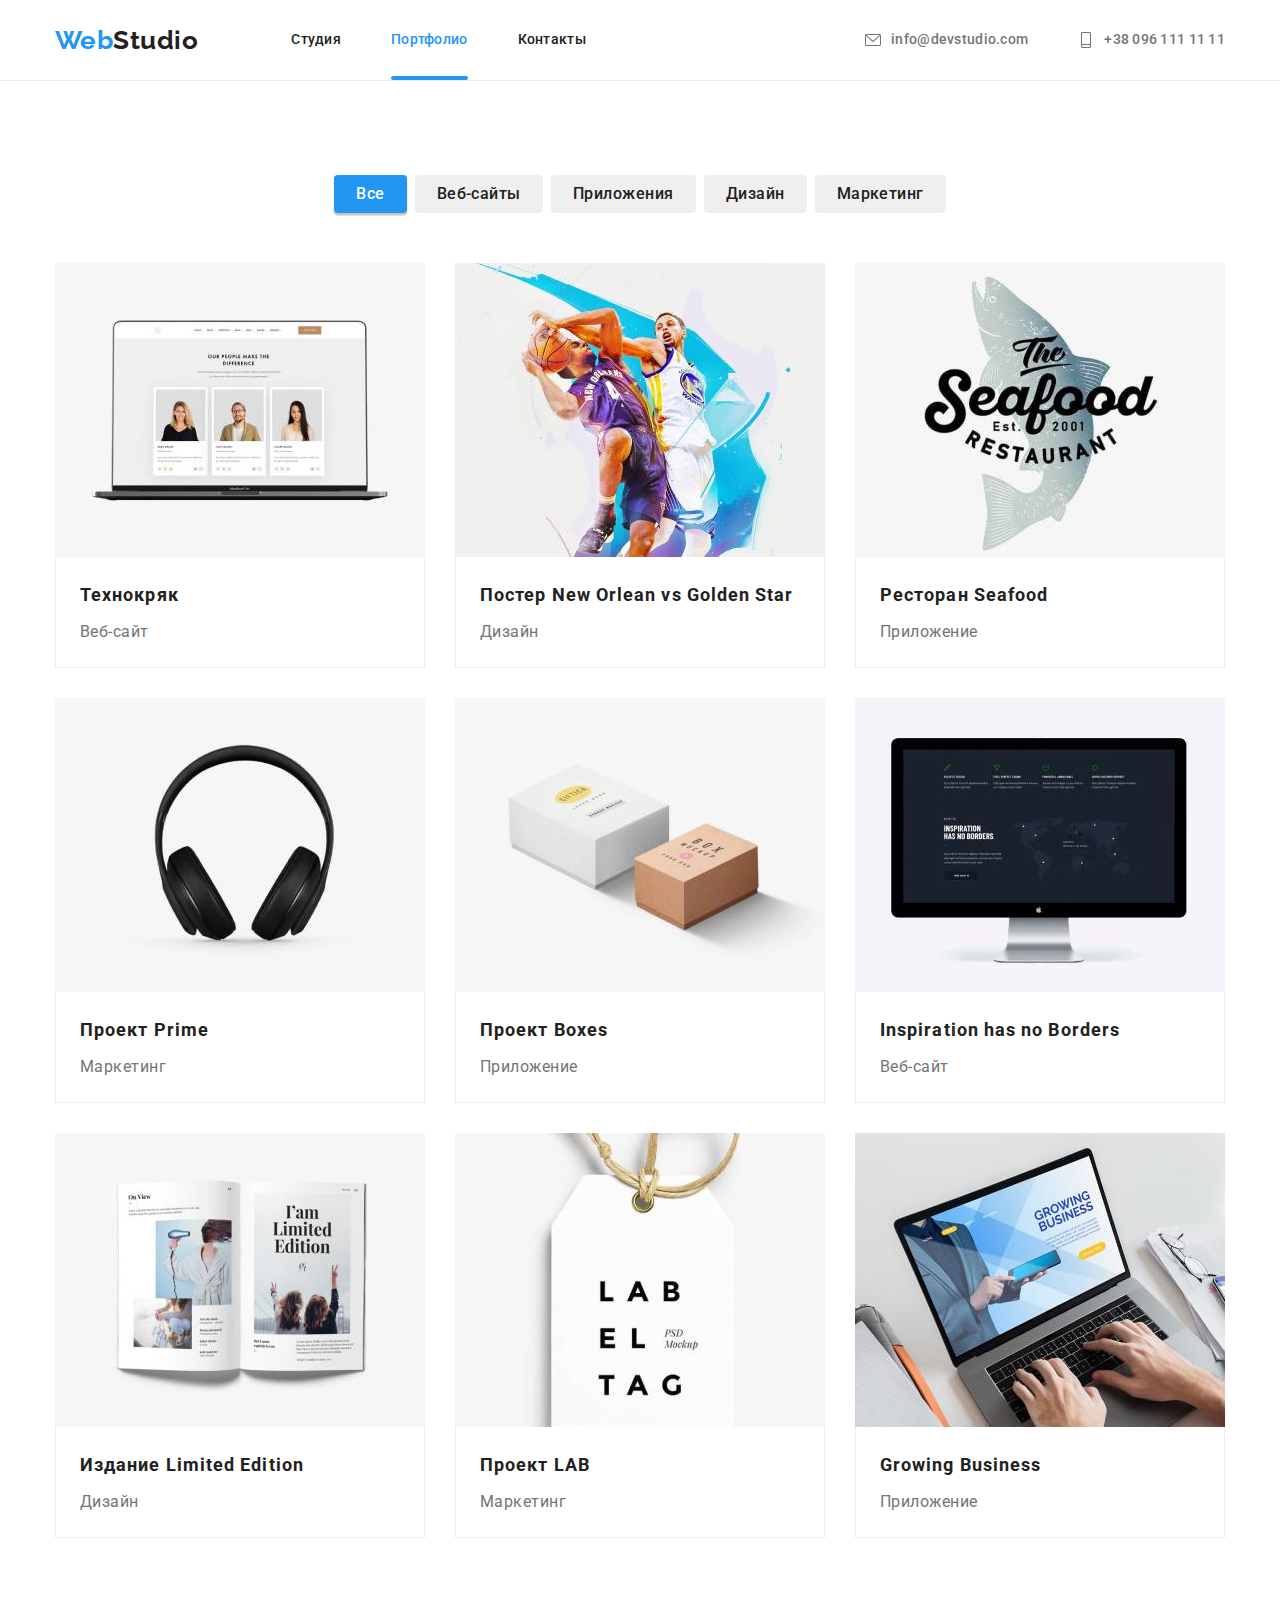
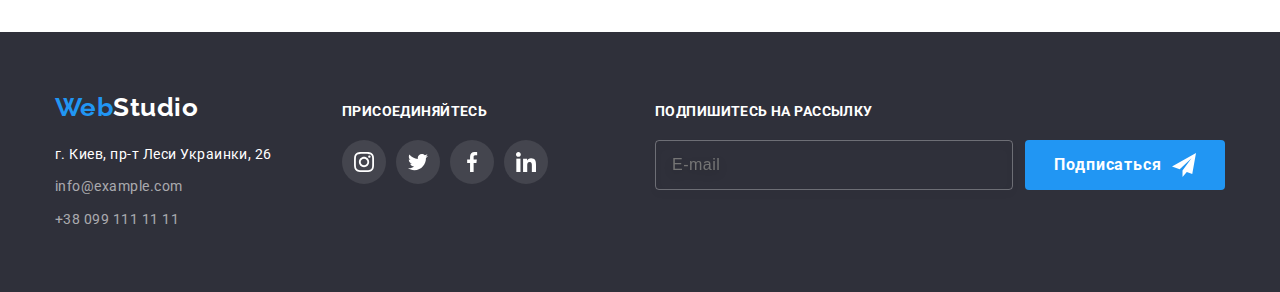
==== commit f44a7438: "Fix Homework" ====
--- a/portfolio.html
+++ b/portfolio.html
@@ -99,8 +99,28 @@
                 <ul class="projects-list">
                     <li class="projects-list__item">
                         <a href="" class="projects-list__link">
-                            <div class="projects-list__image-thumb">
-                                <img class="projects-list__image" src="./images/projects-01.jpg" alt="Технокряк" width="370">
+                            <div class="projects-list__image-thumb">                                
+                                <picture>
+                                    <source 
+                                        srcset="
+                                            ./images/projects/projects-01.jpg 1x, 
+                                            ./images/projects/projects-01-2x.jpg 2x" 
+                                        media="(min-width: 1200px)" 
+                                    />
+                                    <source 
+                                        srcset="
+                                            ./images/projects/projects-01-tablet-1x.jpg 1x, 
+                                            ./images/projects/projects-01-tablet-2x.jpg 2x" 
+                                        media="(min-width: 768px)" 
+                                    />
+                                    <source 
+                                        srcset="
+                                            ./images/projects/projects-01-mobile-1x.jpg 1x, 
+                                            ./images/projects/projects-01-mobile-2x.jpg 2x" 
+                                        media="(min-width: 320px)" 
+                                    />
+                                    <img class="projects-list__image" src="./images/projects/projects-01.jpg" alt="Технокряк" width="370">
+                                </picture>
                                 <p class="projects-list__image-title">Технокряк это современная площадка распространения коронавируса. Компании используют эту платформу для цифрового шпионажа и атак на защищённые сервера конкурентов.</p>
                             </div>
                             <div class="projects-list__item-text">
@@ -112,7 +132,27 @@
                     <li class="projects-list__item">
                         <a href="" class="projects-list__link">
                             <div class="projects-list__image-thumb">
-                                <img class="projects-list__image" src="./images/projects-02.jpg" alt="Постер New Orlean vs Golden Star">
+                                <picture>
+                                    <source 
+                                        srcset="
+                                            ./images/projects/projects-02.jpg 1x, 
+                                            ./images/projects/projects-02-2x.jpg 2x" 
+                                        media="(min-width: 1200px)" 
+                                    />
+                                    <source 
+                                        srcset="
+                                            ./images/projects/projects-02-tablet-1x.jpg 1x, 
+                                            ./images/projects/projects-02-tablet-2x.jpg 2x" 
+                                        media="(min-width: 768px)" 
+                                    />
+                                    <source 
+                                        srcset="
+                                            ./images/projects/projects-02-mobile-1x.jpg 1x, 
+                                            ./images/projects/projects-02-mobile-2x.jpg 2x" 
+                                        media="(min-width: 320px)" 
+                                    />
+                                    <img class="projects-list__image" src="./images/projects/projects-02.jpg" alt="Постер New Orlean vs Golden Star" width="370">
+                                </picture>                                
                                 <p class="projects-list__image-title">Технокряк это современная площадка распространения коронавируса. Компании используют эту платформу для цифрового шпионажа и атак на защищённые сервера конкурентов.</p>
                             </div>
                             <div class="projects-list__item-text">
@@ -124,7 +164,27 @@
                     <li class="projects-list__item">
                         <a href="" class="projects-list__link">
                             <div class="projects-list__image-thumb">
-                                <img class="projects-list__image" src="./images/projects-03.jpg" alt="Ресторан Seafood" width="370">
+                                <picture>
+                                    <source 
+                                        srcset="
+                                            ./images/projects/projects-03.jpg 1x, 
+                                            ./images/projects/projects-03-2x.jpg 2x" 
+                                        media="(min-width: 1200px)" 
+                                    />
+                                    <source 
+                                        srcset="
+                                            ./images/projects/projects-03-tablet-1x.jpg 1x, 
+                                            ./images/projects/projects-03-tablet-2x.jpg 2x" 
+                                        media="(min-width: 768px)" 
+                                    />
+                                    <source 
+                                        srcset="
+                                            ./images/projects/projects-03-mobile-1x.jpg 1x, 
+                                            ./images/projects/projects-03-mobile-2x.jpg 2x" 
+                                        media="(min-width: 320px)" 
+                                    />
+                                    <img class="projects-list__image" src="./images/projects/projects-03.jpg" alt="Ресторан Seafood" width="370">
+                                </picture>                                
                                 <p class="projects-list__image-title">Технокряк это современная площадка распространения коронавируса. Компании используют эту платформу для цифрового шпионажа и атак на защищённые сервера конкурентов.</p>
                             </div>
                             <div class="projects-list__item-text">
@@ -136,7 +196,27 @@
                     <li class="projects-list__item">
                         <a href="" class="projects-list__link">
                             <div class="projects-list__image-thumb">
-                                <img class="projects-list__image" src="./images/projects-04.jpg" alt="Проект Prime" width="370">
+                                <picture>
+                                    <source 
+                                        srcset="
+                                            ./images/projects/projects-04.jpg 1x, 
+                                            ./images/projects/projects-04-2x.jpg 2x" 
+                                        media="(min-width: 1200px)" 
+                                    />
+                                    <source 
+                                        srcset="
+                                            ./images/projects/projects-04-tablet-1x.jpg 1x, 
+                                            ./images/projects/projects-04-tablet-2x.jpg 2x" 
+                                        media="(min-width: 768px)" 
+                                    />
+                                    <source 
+                                        srcset="
+                                            ./images/projects/projects-04-mobile-1x.jpg 1x, 
+                                            ./images/projects/projects-04-mobile-2x.jpg 2x" 
+                                        media="(min-width: 320px)" 
+                                    />
+                                    <img class="projects-list__image" src="./images/projects/projects-04.jpg" alt="Проект Prime" width="370">
+                                </picture>                                
                                 <p class="projects-list__image-title">Технокряк это современная площадка распространения коронавируса. Компании используют эту платформу для цифрового шпионажа и атак на защищённые сервера конкурентов.</p>
                             </div>
                             <div class="projects-list__item-text">
@@ -148,7 +228,27 @@
                     <li class="projects-list__item">
                         <a href="" class="projects-list__link">
                             <div class="projects-list__image-thumb">
-                                <img class="projects-list__image" src="./images/projects-05.jpg" alt="Проект Boxes" width="370">
+                                <picture>
+                                    <source 
+                                        srcset="
+                                            ./images/projects/projects-05.jpg 1x, 
+                                            ./images/projects/projects-05-2x.jpg 2x" 
+                                        media="(min-width: 1200px)" 
+                                    />
+                                    <source 
+                                        srcset="
+                                            ./images/projects/projects-05-tablet-1x.jpg 1x, 
+                                            ./images/projects/projects-05-tablet-2x.jpg 2x" 
+                                        media="(min-width: 768px)" 
+                                    />
+                                    <source 
+                                        srcset="
+                                            ./images/projects/projects-05-mobile-1x.jpg 1x, 
+                                            ./images/projects/projects-05-mobile-2x.jpg 2x" 
+                                        media="(min-width: 320px)" 
+                                    />
+                                    <img class="projects-list__image" src="./images/projects/projects-05.jpg" alt="Проект Boxes" width="370">
+                                </picture> 
                                 <p class="projects-list__image-title">Технокряк это современная площадка распространения коронавируса. Компании используют эту платформу для цифрового шпионажа и атак на защищённые сервера конкурентов.</p>
                             </div>
                             <div class="projects-list__item-text">
@@ -160,7 +260,27 @@
                     <li class="projects-list__item">
                         <a href="" class="projects-list__link">
                             <div class="projects-list__image-thumb">
-                                <img class="projects-list__image" src="./images/projects-06.jpg" alt="Inspiration has no Borders" width="370">
+                                <picture>
+                                    <source 
+                                        srcset="
+                                            ./images/projects/projects-06.jpg 1x, 
+                                            ./images/projects/projects-06-2x.jpg 2x" 
+                                        media="(min-width: 1200px)" 
+                                    />
+                                    <source 
+                                        srcset="
+                                            ./images/projects/projects-06-tablet-1x.jpg 1x, 
+                                            ./images/projects/projects-06-tablet-2x.jpg 2x" 
+                                        media="(min-width: 768px)" 
+                                    />
+                                    <source 
+                                        srcset="
+                                            ./images/projects/projects-06-mobile-1x.jpg 1x, 
+                                            ./images/projects/projects-06-mobile-2x.jpg 2x" 
+                                        media="(min-width: 320px)" 
+                                    />
+                                    <img class="projects-list__image" src="./images/projects/projects-06.jpg" alt="Inspiration has no Borders" width="370">
+                                </picture>                        
                                 <p class="projects-list__image-title">Технокряк это современная площадка распространения коронавируса. Компании используют эту платформу для цифрового шпионажа и атак на защищённые сервера конкурентов.</p>
                             </div>
                             <div class="projects-list__item-text">
@@ -172,7 +292,27 @@
                     <li class="projects-list__item">
                         <a href="" class="projects-list__link">
                             <div class="projects-list__image-thumb">
-                                <img class="projects-list__image" src="./images/projects-07.jpg" alt="Издание Limited Edition" width="370">
+                                <picture>
+                                    <source 
+                                        srcset="
+                                            ./images/projects/projects-07.jpg 1x, 
+                                            ./images/projects/projects-07-2x.jpg 2x" 
+                                        media="(min-width: 1200px)" 
+                                    />
+                                    <source 
+                                        srcset="
+                                            ./images/projects/projects-07-tablet-1x.jpg 1x, 
+                                            ./images/projects/projects-07-tablet-2x.jpg 2x" 
+                                        media="(min-width: 768px)" 
+                                    />
+                                    <source 
+                                        srcset="
+                                            ./images/projects/projects-07-mobile-1x.jpg 1x, 
+                                            ./images/projects/projects-07-mobile-2x.jpg 2x" 
+                                        media="(min-width: 320px)" 
+                                    />
+                                    <img class="projects-list__image" src="./images/projects/projects-07.jpg" alt="Издание Limited Edition" width="370">
+                                </picture>                                
                                 <p class="projects-list__image-title">Технокряк это современная площадка распространения коронавируса. Компании используют эту платформу для цифрового шпионажа и атак на защищённые сервера конкурентов.</p>
                             </div>
                             <div class="projects-list__item-text">
@@ -184,7 +324,27 @@
                     <li class="projects-list__item">
                         <a href="" class="projects-list__link">
                             <div class="projects-list__image-thumb">
-                                <img class="projects-list__image" src="./images/projects-08.jpg" alt="Проект LAB" width="370">
+                                <picture>
+                                    <source 
+                                        srcset="
+                                            ./images/projects/projects-08.jpg 1x, 
+                                            ./images/projects/projects-08-2x.jpg 2x" 
+                                        media="(min-width: 1200px)" 
+                                    />
+                                    <source 
+                                        srcset="
+                                            ./images/projects/projects-08-tablet-1x.jpg 1x, 
+                                            ./images/projects/projects-08-tablet-2x.jpg 2x" 
+                                        media="(min-width: 768px)" 
+                                    />
+                                    <source 
+                                        srcset="
+                                            ./images/projects/projects-08-mobile-1x.jpg 1x, 
+                                            ./images/projects/projects-08-mobile-2x.jpg 2x" 
+                                        media="(min-width: 320px)" 
+                                    />
+                                    <img class="projects-list__image" src="./images/projects/projects-08.jpg" alt="Проект LAB" width="370">
+                                </picture>                                
                                 <p class="projects-list__image-title">Технокряк это современная площадка распространения коронавируса. Компании используют эту платформу для цифрового шпионажа и атак на защищённые сервера конкурентов.</p>
                             </div>
                             <div class="projects-list__item-text">
@@ -196,7 +356,27 @@
                     <li class="projects-list__item">
                         <a href="" class="projects-list__link">
                             <div class="projects-list__image-thumb">
-                                <img class="projects-list__image" src="./images/projects-09.jpg" alt="Growing Business" width="370">
+                                <picture>
+                                    <source 
+                                        srcset="
+                                            ./images/projects/projects-09.jpg 1x, 
+                                            ./images/projects/projects-09-2x.jpg 2x" 
+                                        media="(min-width: 1200px)" 
+                                    />
+                                    <source 
+                                        srcset="
+                                            ./images/projects/projects-09-tablet-1x.jpg 1x, 
+                                            ./images/projects/projects-09-tablet-2x.jpg 2x" 
+                                        media="(min-width: 768px)" 
+                                    />
+                                    <source 
+                                        srcset="
+                                            ./images/projects/projects-09-mobile-1x.jpg 1x, 
+                                            ./images/projects/projects-09-mobile-2x.jpg 2x" 
+                                        media="(min-width: 320px)" 
+                                    />
+                                    <img class="projects-list__image" src="./images/projects/projects-09.jpg" alt="Growing Business" width="370">
+                                </picture>                    
                                 <p class="projects-list__image-title">Технокряк это современная площадка распространения коронавируса. Компании используют эту платформу для цифрового шпионажа и атак на защищённые сервера конкурентов.</p>
                             </div>
                             <div class="projects-list__item-text">
--- a/css/main.min.css
+++ b/css/main.min.css
@@ -1,2 +1,2 @@
-html{box-sizing:border-box}*,*::before,*::after{box-sizing:inherit}body{font-family:"Roboto",sans-serif;color:#212121;background:#fff;letter-spacing:0.03em;margin:0;padding:0}button{border:none;border-radius:4px;cursor:pointer}.section{padding-bottom:60px;padding-top:60px}.container{margin-left:auto;margin-right:auto;max-width:100%;padding-left:15px;padding-right:15px}.container.works{display:none}@media screen and (min-width: 480px){.container{width:450px}}@media screen and (min-width: 768px){.container{width:768px}}@media screen and (min-width: 1200px){.container{width:1200px}.container.works{display:block}}.container>h2{margin-bottom:50px}.visually-hidden{position:absolute;white-space:nowrap;width:1px;height:1px;overflow:hidden;border:0;padding:0;clip:rect(0 0 0 0);clip-path:inset(50%);margin:-1px}.logo-link,.nav-list__link,.contacts-list__link,.mobile-nav-list .mobile-nav-list__link,.mobile-nav-contacts-list__link-phone,.mobile-nav-contacts-list__link-mail,.mobile-nav-social-list__link,.footer-contacts__logo,.footer-contacts__address,.footer-contacts__link,.projects-list__link{text-decoration:none}.nav-list,.contacts-list,.mobile-nav-list,.mobile-nav-contacts-list,.mobile-nav-social-list,.reasons-list,.works-list,.team-list,.person-social,.clients-list,.footer-contacts__list,.footer-social__list,.projects-filter__list,.projects-list{list-style:none}h1,h2,h3,ul,p{margin:0;padding:0}.link{text-decoration:none}.list{list-style-type:none}.nav{border-bottom:1px solid #ececec}.nav .container{display:flex;align-items:center}.logo-link{margin-right:93px;padding-top:24px;padding-bottom:24px;font-family:Raleway, sans-serif;font-weight:700;font-size:26px;line-height:1.19;color:#2196f3}.logo-link__right-header{color:#212121}.nav-list{display:none}@media screen and (min-width: 768px){.nav-list{display:flex}}.nav-list__item:not(:last-child){margin-right:50px}.nav-list__link{display:block;position:relative;font-weight:500;font-size:14px;line-height:1.14;letter-spacing:0.02em;color:#212121;padding:32px 0;transition:color 250ms cubic-bezier(0.4, 0, 0.2, 1)}.nav-list__link:hover,.nav-list__link:focus{color:#2196f3}.nav-list__link--current{color:#2196f3}.nav-list__link--current::after{content:'';position:absolute;left:0;bottom:0;height:4px;width:100%;background:#2196f3;box-sizing:border-box;border-radius:2px}.contacts-list__icon{fill:currentColor;margin-right:10px;padding:0}.contacts-list{display:none;margin-left:auto}@media screen and (min-width: 1200px){.contacts-list{display:flex}}.contacts-list__item:not(:last-child){margin-right:50px}.contacts-list__link{display:flex;align-items:center;padding-top:32px;padding-bottom:32px;font-weight:500;font-size:14px;line-height:1.14;letter-spacing:0.02em;color:#757575;transition:color 250ms cubic-bezier(0.4, 0, 0.2, 1)}.contacts-list__link:hover,.contacts-list__link:focus{color:#2196f3}.open-menu-btn{display:none;margin:0;padding:0;border:none;background-color:transparent;margin-left:auto}@media screen and (max-width: 767px){.open-menu-btn{display:block}}.mobile-menu{display:none;position:fixed;width:100vw;height:100vh;top:0;background-color:#fff;z-index:5;padding:48px 40px}.mobile-menu.is-open{display:flex;flex-direction:column;height:100%}.close-menu-btn{display:block;position:absolute;top:10px;right:15px;margin:0;padding:0;border:none;background-color:transparent}.mobile-nav-list .mobile-nav-list__item{font-weight:500;font-size:40px;line-height:1.18;letter-spacing:0.02em}.mobile-nav-list .mobile-nav-list__item:not(:last-child){margin-bottom:32px}.mobile-nav-list .mobile-nav-list__link{color:#212121}.mobile-nav-list .mobile-nav-list__link--current{color:#2196f3}.mobile-nav-contacts-list{margin-top:auto;margin-bottom:64px}.mobile-nav-contacts-list__item-phone{font-weight:500;font-size:34px;line-height:1.18;letter-spacing:0.02em;margin-bottom:32px}.mobile-nav-contacts-list__link-phone{color:#2196f3}.mobile-nav-contacts-list__item-mail{font-size:24px;line-height:1.17;letter-spacing:0.02em}.mobile-nav-contacts-list__link-mail{color:#757575}.mobile-nav-social-list{display:flex;justify-content:space-between}.mobile-nav-social-list__item{font-size:18px;line-height:1.22;letter-spacing:0.02em}.mobile-nav-social-list__link{color:#2196f3}.hero{background-color:#2f303a;background-image:linear-gradient(rgba(47,48,58,0.4), rgba(47,48,58,0.4)),url(../images/bg-hero.jpg);background-repeat:no-repeat;background-size:cover;padding-top:200px;padding-bottom:200px;text-align:center;margin-left:auto;margin-right:auto}@media (min-device-pixel-ratio: 2), (min-resolution: 192dpi), (min-resolution: 2dppx){.hero{background-image:linear-gradient(rgba(47,48,58,0.4), rgba(47,48,58,0.4)),url(../images/bg-hero-2x.jpg)}}@media screen and (min-width: 768px) and (max-width: 1199px){.hero{background-image:linear-gradient(rgba(47,48,58,0.4), rgba(47,48,58,0.4)),url(../images/bg-hero-tablet-1x.jpg)}}@media screen and (min-width: 768px) and (max-width: 1199px) and (min-device-pixel-ratio: 2), screen and (min-width: 768px) and (max-width: 1199px) and (min-resolution: 192dpi), screen and (min-width: 768px) and (max-width: 1199px) and (min-resolution: 2dppx){.hero{background-image:linear-gradient(rgba(47,48,58,0.4), rgba(47,48,58,0.4)),url(../images/bg-hero-tablet-2x.jpg)}}@media screen and (max-width: 767px){.hero{background-image:linear-gradient(rgba(47,48,58,0.4), rgba(47,48,58,0.4)),url(../images/bg-hero-mobile-1x.jpg)}}@media screen and (max-width: 767px) and (min-device-pixel-ratio: 2), screen and (max-width: 767px) and (min-resolution: 192dpi), screen and (max-width: 767px) and (min-resolution: 2dppx){.hero{background-image:linear-gradient(rgba(47,48,58,0.4), rgba(47,48,58,0.4)),url(../images/bg-hero-mobile-2x.jpg)}}.hero__title{font-weight:700;font-size:26px;line-height:1.36;letter-spacing:0.06em;text-transform:uppercase;color:#fff;margin-bottom:30px;margin-left:auto;margin-right:auto}@media screen and (min-width: 1200px){.hero__title{font-size:42px}}.hero__btn{font-family:inherit;font-weight:700;font-size:16px;line-height:1.87;letter-spacing:0.06em;background-color:#2196f3;color:#fff;min-width:200px;height:50px;padding-right:32px;padding-left:32px;box-shadow:0px 4px 4px rgba(0,0,0,0.15)}.reasons-list{margin-bottom:-30px}@media screen and (min-width: 768px){.reasons-list{display:flex;flex-wrap:wrap;margin-left:-30px}}.reasons-list__item{margin-bottom:30px}@media screen and (min-width: 768px){.reasons-list__item{margin-top:30px;margin-left:30px;flex-basis:calc((100% - 2 * 30px) / 2)}}@media screen and (min-width: 1200px){.reasons-list__item{flex-basis:calc((100% - 4 * 30px) / 4)}}.reasons-list__icon{width:100%;height:120px;margin-bottom:30px;background:#f5f4fa;border-radius:4px;display:flex;justify-content:center;align-items:center}.reasons-list__title{font-weight:700;font-size:14px;line-height:1.14;text-transform:uppercase;color:#212121;margin-bottom:10px}@media screen and (max-width: 769px){.reasons-list__title{text-align:center}}.reasons-list__content{font-size:14px;line-height:1.71;color:#757575}.works-container{display:none;padding:0;display:block;padding:0 60px}.section:nth-child(3){padding-top:0}.works-title{font-weight:700;font-size:36px;line-height:1.17;text-align:center;color:#212121}.works-list{display:flex;flex-wrap:wrap;margin-top:-30px;margin-left:-30px}.works-list__item{margin-top:30px;margin-left:30px;flex-basis:calc((100% - 3 * 30px) / 3)}.works-list__img{display:block;min-width:100%;height:auto}.works-list__img-thumb{position:relative}.works-list__title{position:absolute;display:flex;width:100%;height:70px;bottom:0;background:rgba(47,48,58,0.8);font-weight:700;font-size:14px;line-height:1.14;align-items:center;justify-content:center;letter-spacing:0.03em;text-transform:uppercase;color:#fff}.section:nth-child(4){background-color:#f5f4fa}.team-title{font-weight:700;font-size:28px;line-height:1.17;text-align:center;color:#212121}@media screen and (min-width: 1200px){.team-title{font-size:36px}}.team-list{margin-top:-30px}@media screen and (min-width: 768px){.team-list{display:flex;flex-wrap:wrap;margin-left:-30px}}.team-list__item{margin-top:30px;background-color:#fff;box-shadow:0px 1px 3px rgba(0,0,0,0.12),0px 1px 1px rgba(0,0,0,0.14),0px 2px 1px rgba(0,0,0,0.2);border-radius:0px 0px 4px 4px}@media screen and (min-width: 768px){.team-list__item{margin-left:30px;flex-basis:calc((100% - 2 * 30px) / 2)}}@media screen and (min-width: 1200px){.team-list__item{flex-basis:calc((100% - 4 * 30px) / 4)}}.team-list__photo{display:block;width:100%}.team-list__description{padding:30px 32px}.team-list__person-name{margin-bottom:10px;font-weight:500;font-size:16px;line-height:1.19;text-align:center;color:#212121}.team-list__person-position{font-size:16px;line-height:1.19;text-align:center;color:#757575;margin-bottom:16px}.person-social{display:flex;justify-content:center}.person-social__item{width:44px;height:44px}.person-social__item:not(:last-child){margin-right:10px}.person-social__link{width:100%;height:100%;border-radius:50%;display:flex;align-items:center;justify-content:center;color:#afb1b8;transition:background-color 250ms cubic-bezier(0.4, 0, 0.2, 1),color 250ms cubic-bezier(0.4, 0, 0.2, 1)}.person-social__link:hover,.person-social__link:focus{background-color:#2196f3;color:#ffffff}.person-social__icon{fill:currentColor}.clients-title{font-weight:700;font-size:28px;line-height:1.17;text-align:center;letter-spacing:0.03em;color:#212121;margin-bottom:50px}@media screen and (min-width: 1200px){.clients-title{font-size:36px}}.clients-list{display:flex;flex-wrap:wrap;margin-left:-30px;margin-top:-30px}.clients-list__item{width:170px;height:92px;margin-left:30px;margin-top:30px;flex-basis:calc((100% - 2 * 30px) / 2)}@media screen and (min-width: 768px){.clients-list__item{flex-basis:calc((100% - 3 * 30px) / 3)}}@media screen and (min-width: 1200px){.clients-list__item{flex-basis:calc((100% - 6 * 30px) / 6)}}.clients-list__link{display:flex;align-items:center;justify-content:center;width:100%;height:100%;border:1px solid #afb1b8;border-radius:4px;color:#afb1b8;transition:border-color 250ms cubic-bezier(0.4, 0, 0.2, 1),color 250ms cubic-bezier(0.4, 0, 0.2, 1)}.clients-list__link:hover,.clients-list__link:focus{border-color:#2196f3;color:#2196f3}.clients-list__icon{fill:currentColor}.footer{background-color:#2f303a;padding-top:60px;padding-bottom:60px}@media screen and (min-width: 1200px){.footer .container{display:flex;align-items:baseline}}@media screen and (min-width: 768px){.contact-social{display:flex;justify-content:space-around}}@media screen and (min-width: 1200px){.contact-social{margin-right:auto}}.footer-contacts__logo{display:block;font-family:Raleway;font-weight:700;font-size:26px;line-height:1.19;color:#2196f3;text-align:center}@media screen and (min-width: 1200px){.footer-contacts__logo{text-align:left}}.footer-contacts__logo-right{color:#fff}.footer-contacts__list{margin:20px 0 0 0}.footer-contacts__address-section{font-style:inherit;display:block;text-align:center}@media screen and (min-width: 1200px){.footer-contacts__address-section{display:inline;text-align:left}}.footer-contacts__address{font-size:14px;line-height:1.71;color:#fff;transition:color 250ms cubic-bezier(0.4, 0, 0.2, 1)}.footer-contacts__address:hover,.footer-contacts__address:focus{color:#2196f3}.footer-contacts__link{font-size:14px;line-height:1.71;color:rgba(255,255,255,0.6);transition:color 250ms cubic-bezier(0.4, 0, 0.2, 1)}.footer-contacts__link:hover,.footer-contacts__link:focus{color:#2196f3}.footer-contacts__item:not(:last-child){margin-bottom:9px}.footer-contacts-container{margin-bottom:60px}@media screen and (min-width: 1200px){.footer-contacts-container{margin-bottom:0;margin-right:70px}}.footer-contacts__item+.footer-contacts__item{margin-top:9px}.footer-social{margin-bottom:60px}@media screen and (min-width: 1200px){.footer-social{margin-bottom:0}}.footer-social__list{display:flex;justify-content:center}.footer-social__title{font-weight:700;font-size:14px;line-height:1.14;letter-spacing:0.03em;text-transform:uppercase;color:#fff;margin-bottom:20px;text-align:center}.footer-social__item{width:44px;height:44px}.footer-social__item+.footer-social__item{margin-left:10px}.footer-social__link{display:flex;justify-content:center;align-items:center;background-color:#44454e;border-radius:50%;width:100%;height:100%;color:#fff;transition:background-color 250ms cubic-bezier(0.4, 0, 0.2, 1)}.footer-social__link:hover,.footer-social__link:focus{background-color:#2196f3}.footer-social__icon{fill:currentColor}.footer-mailing__title{font-weight:700;font-size:14px;line-height:1.14;letter-spacing:0.03em;text-transform:uppercase;color:#fff;margin-bottom:20px;text-align:center}@media screen and (min-width: 1200px){.footer-mailing__form{display:flex;position:relative}}.footer-mailing__email{height:50px;width:100%;border:1px solid rgba(255,255,255,0.3);box-sizing:border-box;filter:drop-shadow(0px 4px 4px rgba(0,0,0,0.15));border-radius:4px;background-color:inherit;font-size:16px;line-height:1.25;display:flex;align-items:center;letter-spacing:0.03em;color:rgba(255,255,255,0.6);padding:15px 16px;margin-bottom:20px}@media screen and (min-width: 768px){.footer-mailing__email{width:450px;margin-left:auto;margin-right:auto}}@media screen and (min-width: 1200px){.footer-mailing__email{margin-right:12px;margin-bottom:0;width:358px}}.footer-mailing__submit{display:flex;font-family:inherit;font-weight:700;font-size:16px;line-height:1.87;letter-spacing:0.06em;margin:0 auto;padding:10px 6px;min-width:200px;justify-content:center;align-items:center;background-color:#2196f3;color:#fff}.submit-icon{margin-left:10px;fill:#fff}.backdrop{position:fixed;top:0;left:0;height:100%;width:100%;background:rgba(0,0,0,0.2);transition:opacity 250ms cubic-bezier(0.4, 0, 0.2, 1)}.backdrop.is-hidden{opacity:0;pointer-events:none}.backdrop.is-hidden .modal{transform:translate(-50%, -50%) scale(1.1)}.modal{position:absolute;top:50%;left:50%;width:528px;padding:40px;transform:translate(-50%, -50%) scale(1);background-color:#fff;transition:transform 250ms cubic-bezier(0.4, 0, 0.2, 1)}.modal__button-close{position:absolute;display:flex;justify-content:center;align-items:center;top:8px;right:8px;width:30px;height:30px;border:1px solid rgba(0,0,0,0.1);background-color:#fff;border-radius:50%;transition:fill 250ms cubic-bezier(0.4, 0, 0.2, 1)}.modal__button-close:hover,.modal__button-close:focus{fill:#2196f3}.modal__title{font-weight:bold;font-size:20px;line-height:1.15;text-align:center;letter-spacing:0.03em;margin-bottom:12px}.form-field{display:flex;position:relative;flex-direction:column;margin-top:10px}.form-field__label{font-size:12px;line-height:1.17;letter-spacing:0.01em;margin-bottom:4px;color:#757575}.form-field__input{height:40px;border:1px solid rgba(33,33,33,0.2);border-radius:4px;padding-left:35px;font-family:inherit;font-size:12px;line-height:1.17;letter-spacing:0.01em;transition:border-color 250ms cubic-bezier(0.4, 0, 0.2, 1)}.form-field__input:hover,.form-field__input:focus{border-color:#2196f3}.form-field__icon{position:absolute;left:12px;top:50%;transition:fill 250ms cubic-bezier(0.4, 0, 0.2, 1)}.form-field__input:hover+.form-field__icon,.form-field__input:focus+.form-field__icon{fill:#2196f3}.form-field__textarea{font-family:inherit;padding:12px 16px;height:120px;resize:none;border:1px solid rgba(33,33,33,0.2);border-radius:4px;transition:border-color 250ms cubic-bezier(0.4, 0, 0.2, 1)}.form-field__textarea::placeholder{font-family:inherit;font-size:12px;line-height:1.17;letter-spacing:0.01em;color:rgba(117,117,117,0.5)}.form-field__textarea:hover,.form-field__textarea:focus{border-color:#2196f3}.form-chekbox{margin-top:20px}.form-checkbox__label{display:flex;align-items:center;font-size:14px;line-height:1.71;letter-spacing:0.03em;color:#757575}.form-checkbox__label-link{color:#2196f3;margin-left:4px}.checkbox__icon{width:15px;height:15px;margin-right:4px;margin-left:13px;border:2px solid #212121;border-radius:4px;transition:background-color 250ms cubic-bezier(0.4, 0, 0.2, 1),background-color 250ms cubic-bezier(0.4, 0, 0.2, 1),background-color 250ms cubic-bezier(0.4, 0, 0.2, 1),border-color 250ms cubic-bezier(0.4, 0, 0.2, 1)}.form-checkbox__label:hover+.checkbox__icon,.checkbox:hover+.checkbox__icon,.checkbox:focus+.checkbox__icon{border-color:#2196f3}.checkbox:checked+.checkbox__icon{background-color:#2196f3;background-image:url("../images/checkbox-checked.svg");background-size:contain;background-origin:content-box;border-color:#2196f3}.form-button{display:block;font-family:inherit;font-weight:700;font-size:16px;line-height:1.87;letter-spacing:0.06em;margin-top:30px;margin-left:auto;margin-right:auto;padding:10px 6px;min-width:200px;background-color:#2196f3;color:#fff}.projects-filter__list{display:flex;flex-wrap:wrap;margin-bottom:40px}@media screen and (min-width: 768px){.projects-filter__list{justify-content:center}}@media screen and (min-width: 1200px){.projects-filter__list{margin-bottom:50px}}.projects-filter__item:not(:last-child){margin-right:8px}.projects-filter__btn{font-family:inherit;font-weight:500;font-size:16px;line-height:1.62;letter-spacing:0.03em;color:#212121;padding-top:6px;padding-bottom:6px;padding-left:22px;padding-right:22px;margin-bottom:21px;transition:background-color 250ms cubic-bezier(0.4, 0, 0.2, 1),color 250ms cubic-bezier(0.4, 0, 0.2, 1),box-shadow 250ms cubic-bezier(0.4, 0, 0.2, 1)}.projects-filter__btn--current,.projects-filter__btn:hover,.projects-filter__btn:focus{color:#fff;background-color:#2196f3;box-shadow:0px 3px 1px rgba(0,0,0,0.1),0px 1px 2px rgba(0,0,0,0.08),0px 2px 2px rgba(0,0,0,0.12)}.projects-list{margin-top:-30px}@media screen and (min-width: 768px){.projects-list{display:flex;flex-wrap:wrap;margin-left:-30px}}.projects-list__item{margin-top:30px}@media screen and (min-width: 768px){.projects-list__item{margin-left:30px;flex-basis:calc((100% - 2 * 30px) / 2)}}@media screen and (min-width: 1200px){.projects-list__item{margin-left:30px;flex-basis:calc((100% - 3 * 30px) / 3)}}.projects-list__image-thumb{position:relative;overflow:hidden}.projects-list__link{display:block;cursor:pointer;transition:box-shadow 250ms cubic-bezier(0.4, 0, 0.2, 1)}.projects-list__link:hover,.projects-list__link:focus{box-shadow:0px 1px 1px rgba(0,0,0,0.12),0px 4px 4px rgba(0,0,0,0.06),1px 4px 6px rgba(0,0,0,0.16)}.projects-list__image{display:block;width:100%}.projects-list__image-title{position:absolute;top:100%;left:0;padding:63px 24px;font-size:18px;line-height:1.56;letter-spacing:0.03em;color:#fff;background:rgba(33,150,243,0.9);transition:transform 250ms cubic-bezier(0.4, 0, 0.2, 1)}.projects-list__link:hover .projects-list__image-title,.projects-list__link:focus .projects-list__image-title{transform:translateY(-100%)}.projects-list__item-text{padding:20px 24px;background-color:#fff;border-left:1px solid #eee;border-right:1px solid #eee;border-bottom:1px solid #eee}.projects-list__item-title{font-weight:700;font-size:18px;line-height:2;letter-spacing:0.06em;color:#212121;margin-bottom:4px}.projects-list__item-content{font-size:16px;line-height:1.87;color:#757575}
+html{box-sizing:border-box}*,*::before,*::after{box-sizing:inherit}body{font-family:"Roboto",sans-serif;color:#212121;background:#fff;letter-spacing:0.03em;margin:0;padding:0}button{border:none;border-radius:4px;cursor:pointer}.section{padding-bottom:60px;padding-top:60px}@media screen and (min-width: 1200px){.section{padding-bottom:94px;padding-top:94px}}.container{margin-left:auto;margin-right:auto;max-width:100%;padding-left:15px;padding-right:15px;min-width:320px}.container.works{display:none}@media screen and (min-width: 480px){.container{width:450px}}@media screen and (min-width: 768px){.container{width:768px}}@media screen and (min-width: 1200px){.container{width:1200px}.container.works{display:block}}.container>h2{margin-bottom:50px}@media screen and (max-width: 1199px){.container>h2{margin-bottom:30px}}.visually-hidden{position:absolute;white-space:nowrap;width:1px;height:1px;overflow:hidden;border:0;padding:0;clip:rect(0 0 0 0);clip-path:inset(50%);margin:-1px}.logo-link,.nav-list__link,.contacts-list__link,.mobile-nav-list .mobile-nav-list__link,.mobile-nav-contacts-list__link-phone,.mobile-nav-contacts-list__link-mail,.mobile-nav-social-list__link,.footer-contacts__logo,.footer-contacts__address,.footer-contacts__link,.projects-list__link{text-decoration:none}.nav-list,.contacts-list,.mobile-nav-list,.mobile-nav-contacts-list,.mobile-nav-social-list,.reasons-list,.works-list,.team-list,.person-social,.clients-list,.footer-contacts__list,.footer-social__list,.projects-filter__list,.projects-list{list-style:none}h1,h2,h3,ul,p{margin:0;padding:0}.link{text-decoration:none}.list{list-style-type:none}.nav{border-bottom:1px solid #ececec}.nav>.container{display:flex;align-items:center}.logo-link{margin-right:93px;padding-top:24px;padding-bottom:24px;font-family:Raleway, sans-serif;font-weight:700;font-size:26px;line-height:1.19;color:#2196f3}.logo-link__right-header{color:#212121}.nav-list{display:none}@media screen and (min-width: 768px){.nav-list{display:flex}}.nav-list__item:not(:last-child){margin-right:50px}.nav-list__link{display:block;position:relative;font-weight:500;font-size:14px;line-height:1.14;letter-spacing:0.02em;color:#212121;padding:32px 0;transition:color 250ms cubic-bezier(0.4, 0, 0.2, 1)}.nav-list__link:hover,.nav-list__link:focus{color:#2196f3}.nav-list__link--current{color:#2196f3}.nav-list__link--current::after{content:'';position:absolute;left:0;bottom:0;height:4px;width:100%;background:#2196f3;box-sizing:border-box;border-radius:2px}.contacts-list__icon{fill:currentColor;margin-right:10px;padding:0}.contacts-list{display:none;margin-left:auto}@media screen and (min-width: 1200px){.contacts-list{display:flex}}.contacts-list__item:not(:last-child){margin-right:50px}.contacts-list__link{display:flex;align-items:center;padding-top:32px;padding-bottom:32px;font-weight:500;font-size:14px;line-height:1.14;letter-spacing:0.02em;color:#757575;transition:color 250ms cubic-bezier(0.4, 0, 0.2, 1)}.contacts-list__link:hover,.contacts-list__link:focus{color:#2196f3}.open-menu-btn{display:none;margin:0;padding:0;border:none;background-color:transparent;margin-left:auto}@media screen and (max-width: 767px){.open-menu-btn{display:block}}.mobile-menu{display:flex;flex-direction:column;position:fixed;width:100vw;height:100vh;min-width:320px;top:0;background-color:#fff;z-index:5;opacity:0;pointer-events:none;transition:opacity 250ms cubic-bezier(0.4, 0, 0.2, 1);outline:1px solid tomato}.mobile-menu.is-open{opacity:1;transition:opacity 250ms cubic-bezier(0.4, 0, 0.2, 1)}.mobile-menu>.container{width:450px;height:80%}.close-menu-btn-container{padding:15px 0;width:100%}.close-menu-btn{display:block;top:10px;right:15px;margin:0;margin-left:auto;padding:0;border:none;background-color:transparent}.mobile-menu-content{display:flex;flex-direction:column;justify-content:space-between;height:100%}.mobile-nav-list .mobile-nav-list__item{font-weight:500;font-size:40px;line-height:1.18;letter-spacing:0.02em}.mobile-nav-list .mobile-nav-list__item:not(:last-child){margin-bottom:32px}.mobile-nav-list .mobile-nav-list__link{color:#212121}.mobile-nav-list .mobile-nav-list__link--current{color:#2196f3}.mobile-menu__bottom{margin-top:auto}.mobile-nav-contacts-list{margin-bottom:64px}.mobile-nav-contacts-list__item-phone{font-weight:500;font-size:34px;line-height:1.18;letter-spacing:0.02em;margin-bottom:32px}@media screen and (max-width: 479px){.mobile-nav-contacts-list__item-phone{font-size:32px}}.mobile-nav-contacts-list__link-phone{color:#2196f3}.mobile-nav-contacts-list__item-mail{font-size:24px;line-height:1.17;letter-spacing:0.02em}.mobile-nav-contacts-list__link-mail{color:#757575}.mobile-nav-social-list{display:flex;flex-wrap:wrap}.mobile-nav-social-list__item{font-weight:500;font-size:18px;line-height:1.22;letter-spacing:0.02em}.mobile-nav-social-list__item:not(:last-child){border-right:1px solid rgba(33,33,33,0.2);padding-right:10px;margin-right:10px}@media screen and (max-width: 389px){.mobile-nav-social-list__item:last-child{padding-top:10px}}.mobile-nav-social-list__link{color:#2196f3}.hero{background-color:#2f303a;background-image:linear-gradient(rgba(47,48,58,0.4), rgba(47,48,58,0.4)),url(../images/bg-hero.jpg);background-repeat:no-repeat;background-size:cover;padding:118px 60px;height:400px;text-align:center;min-width:320px;margin-left:auto;margin-right:auto}@media screen and (max-width: 401px){.hero{padding:100px 0}}@media screen and (min-width: 1200px){.hero{padding-top:200px;padding-bottom:200px;max-width:1600px;height:600px}}@media (min-device-pixel-ratio: 2), (min-resolution: 192dpi), (min-resolution: 2dppx){.hero{background-image:linear-gradient(rgba(47,48,58,0.4), rgba(47,48,58,0.4)),url(../images/bg-hero-2x.jpg)}}@media screen and (min-width: 768px) and (max-width: 1199px){.hero{background-image:linear-gradient(rgba(47,48,58,0.4), rgba(47,48,58,0.4)),url(../images/bg-hero-tablet-1x.jpg)}}@media screen and (min-width: 768px) and (max-width: 1199px) and (min-device-pixel-ratio: 2), screen and (min-width: 768px) and (max-width: 1199px) and (min-resolution: 192dpi), screen and (min-width: 768px) and (max-width: 1199px) and (min-resolution: 2dppx){.hero{background-image:linear-gradient(rgba(47,48,58,0.4), rgba(47,48,58,0.4)),url(../images/bg-hero-tablet-2x.jpg)}}@media screen and (max-width: 767px){.hero{background-image:linear-gradient(rgba(47,48,58,0.4), rgba(47,48,58,0.4)),url(../images/bg-hero-mobile-1x.jpg)}}@media screen and (max-width: 767px) and (min-device-pixel-ratio: 2), screen and (max-width: 767px) and (min-resolution: 192dpi), screen and (max-width: 767px) and (min-resolution: 2dppx){.hero{background-image:linear-gradient(rgba(47,48,58,0.4), rgba(47,48,58,0.4)),url(../images/bg-hero-mobile-2x.jpg)}}.hero__title{font-weight:700;font-size:26px;line-height:1.36;letter-spacing:0.06em;text-transform:uppercase;color:#fff;margin-bottom:30px;margin-left:auto;margin-right:auto;max-width:696px}@media screen and (min-width: 1200px){.hero__title{font-size:42px}}.hero__btn{font-family:inherit;font-weight:700;font-size:16px;line-height:1.87;letter-spacing:0.06em;background-color:#2196f3;color:#fff;min-width:200px;height:50px;padding-right:32px;padding-left:32px;box-shadow:0px 4px 4px rgba(0,0,0,0.15)}.reasons-list{margin-bottom:-30px}@media screen and (min-width: 768px){.reasons-list{display:flex;flex-wrap:wrap;margin-left:-30px}}.reasons-list__item{margin-bottom:30px}@media screen and (min-width: 768px){.reasons-list__item{margin-top:30px;margin-left:30px;flex-basis:calc((100% - 2 * 30px) / 2)}}@media screen and (min-width: 1200px){.reasons-list__item{flex-basis:calc((100% - 4 * 30px) / 4)}}.reasons-list__icon{width:100%;height:120px;margin-bottom:30px;background:#f5f4fa;border-radius:4px;display:flex;justify-content:center;align-items:center}.reasons-list__title{font-weight:700;font-size:14px;line-height:1.14;text-transform:uppercase;color:#212121;margin-bottom:10px}@media screen and (max-width: 769px){.reasons-list__title{text-align:center}}.reasons-list__content{font-size:14px;line-height:1.71;color:#757575}.works-container{display:none;padding:0;display:block;padding:0 60px}.section:nth-child(3){padding-top:0}.works-title{font-weight:700;font-size:36px;line-height:1.17;text-align:center;color:#212121}.works-list{display:flex;flex-wrap:wrap;margin-top:-30px;margin-left:-30px}.works-list__item{margin-top:30px;margin-left:30px;flex-basis:calc((100% - 3 * 30px) / 3)}.works-list__img{display:block;min-width:100%;height:auto}.works-list__img-thumb{position:relative}.works-list__title{position:absolute;display:flex;width:100%;height:70px;bottom:0;background:rgba(47,48,58,0.8);font-weight:700;font-size:14px;line-height:1.14;align-items:center;justify-content:center;letter-spacing:0.03em;text-transform:uppercase;color:#fff}.section:nth-child(4){background-color:#f5f4fa}.team-title{font-weight:700;font-size:28px;line-height:1.17;text-align:center;color:#212121}@media screen and (min-width: 1200px){.team-title{font-size:36px}}.team-list{margin-top:-30px}@media screen and (min-width: 768px){.team-list{display:flex;flex-wrap:wrap;margin-left:-30px}}.team-list__item{margin-top:30px;background-color:#fff;box-shadow:0px 1px 3px rgba(0,0,0,0.12),0px 1px 1px rgba(0,0,0,0.14),0px 2px 1px rgba(0,0,0,0.2);border-radius:0px 0px 4px 4px}@media screen and (min-width: 768px){.team-list__item{margin-left:30px;flex-basis:calc((100% - 2 * 30px) / 2)}}@media screen and (min-width: 1200px){.team-list__item{flex-basis:calc((100% - 4 * 30px) / 4)}}.team-list__photo{display:block;width:100%}.team-list__description{padding:30px 32px}.team-list__person-name{margin-bottom:10px;font-weight:500;font-size:16px;line-height:1.19;text-align:center;color:#212121}.team-list__person-position{font-size:16px;line-height:1.19;text-align:center;color:#757575;margin-bottom:16px}.person-social{display:flex;justify-content:center}.person-social__item{width:44px;height:44px}.person-social__item:not(:last-child){margin-right:10px}.person-social__link{width:100%;height:100%;border-radius:50%;display:flex;align-items:center;justify-content:center;color:#afb1b8;transition:background-color 250ms cubic-bezier(0.4, 0, 0.2, 1),color 250ms cubic-bezier(0.4, 0, 0.2, 1)}.person-social__link:hover,.person-social__link:focus{background-color:#2196f3;color:#ffffff}.person-social__icon{fill:currentColor}.clients-title{font-weight:700;font-size:28px;line-height:1.17;text-align:center;letter-spacing:0.03em;color:#212121;margin-bottom:50px}@media screen and (min-width: 1200px){.clients-title{font-size:36px}}.clients-list{display:flex;flex-wrap:wrap;margin-left:-30px;margin-top:-30px}.clients-list__item{width:170px;height:92px;margin-left:30px;margin-top:30px;flex-basis:calc((100% - 2 * 30px) / 2)}@media screen and (min-width: 768px){.clients-list__item{flex-basis:calc((100% - 3 * 30px) / 3)}}@media screen and (min-width: 1200px){.clients-list__item{flex-basis:calc((100% - 6 * 30px) / 6)}}.clients-list__link{display:flex;align-items:center;justify-content:center;width:100%;height:100%;border:1px solid #afb1b8;border-radius:4px;color:#afb1b8;transition:border-color 250ms cubic-bezier(0.4, 0, 0.2, 1),color 250ms cubic-bezier(0.4, 0, 0.2, 1)}.clients-list__link:hover,.clients-list__link:focus{border-color:#2196f3;color:#2196f3}.clients-list__icon{fill:currentColor}.footer{background-color:#2f303a;padding-top:60px;padding-bottom:60px}@media screen and (min-width: 1200px){.footer .container{display:flex;align-items:baseline}}@media screen and (min-width: 768px){.contact-social{display:flex;justify-content:space-around}}@media screen and (min-width: 1200px){.contact-social{margin-right:auto;align-items:baseline}}@media screen and (max-width: 1199px){.contact-social{margin-bottom:60px}}.footer-contacts__logo{display:block;font-family:Raleway;font-weight:700;font-size:26px;line-height:1.19;color:#2196f3;text-align:center}@media screen and (min-width: 1200px){.footer-contacts__logo{text-align:left}}.footer-contacts__logo-right{color:#fff}.footer-contacts__list{margin:20px 0 0 0}.footer-contacts__address-section{font-style:inherit;display:block;text-align:center}@media screen and (min-width: 1200px){.footer-contacts__address-section{display:inline;text-align:left}}.footer-contacts__address{font-size:14px;line-height:1.71;color:#fff;transition:color 250ms cubic-bezier(0.4, 0, 0.2, 1)}.footer-contacts__address:hover,.footer-contacts__address:focus{color:#2196f3}.footer-contacts__link{font-size:14px;line-height:1.71;color:rgba(255,255,255,0.6);transition:color 250ms cubic-bezier(0.4, 0, 0.2, 1)}.footer-contacts__link:hover,.footer-contacts__link:focus{color:#2196f3}.footer-contacts__item:not(:last-child){margin-bottom:9px}@media screen and (max-width: 767px){.footer-contacts-container{margin-bottom:60px}}@media screen and (min-width: 1200px){.footer-contacts-container{margin-bottom:0;margin-right:70px}}.footer-contacts__item+.footer-contacts__item{margin-top:9px}@media screen and (min-width: 1200px){.footer-social{margin-bottom:0}}.footer-social__list{display:flex;justify-content:center}.footer-social__title{font-weight:700;font-size:14px;line-height:1.14;letter-spacing:0.03em;text-transform:uppercase;color:#fff;margin-bottom:20px}@media screen and (max-width: 1199px){.footer-social__title{text-align:center}}.footer-social__item{width:44px;height:44px}.footer-social__item+.footer-social__item{margin-left:10px}.footer-social__link{display:flex;justify-content:center;align-items:center;background-color:#44454e;border-radius:50%;width:100%;height:100%;color:#fff;transition:background-color 250ms cubic-bezier(0.4, 0, 0.2, 1)}.footer-social__link:hover,.footer-social__link:focus{background-color:#2196f3}.footer-social__icon{fill:currentColor}.footer-mailing__title{font-weight:700;font-size:14px;line-height:1.14;letter-spacing:0.03em;text-transform:uppercase;color:#fff;margin-bottom:20px}@media screen and (max-width: 1199px){.footer-mailing__title{text-align:center}}@media screen and (min-width: 1200px){.footer-mailing__form{display:flex;position:relative}}.footer-mailing__email{height:50px;width:100%;border:1px solid rgba(255,255,255,0.3);box-sizing:border-box;filter:drop-shadow(0px 4px 4px rgba(0,0,0,0.15));border-radius:4px;background-color:inherit;font-size:16px;line-height:1.25;display:flex;align-items:center;letter-spacing:0.03em;color:rgba(255,255,255,0.6);padding:15px 16px;margin-bottom:20px}@media screen and (min-width: 768px){.footer-mailing__email{width:450px;margin-left:auto;margin-right:auto}}@media screen and (min-width: 1200px){.footer-mailing__email{margin-right:12px;margin-bottom:0;width:358px}}.footer-mailing__submit{display:flex;font-family:inherit;font-weight:700;font-size:16px;line-height:1.87;letter-spacing:0.06em;margin:0 auto;padding:10px 6px;min-width:200px;justify-content:center;align-items:center;background-color:#2196f3;color:#fff}.submit-icon{margin-left:10px;fill:#fff}.backdrop{position:fixed;top:0;left:0;height:100%;width:100%;background:rgba(0,0,0,0.2);transition:opacity 250ms cubic-bezier(0.4, 0, 0.2, 1)}.backdrop.is-hidden{opacity:0;pointer-events:none}.backdrop.is-hidden .modal{transform:translate(-50%, -50%) scale(1.1)}.modal{position:absolute;top:50%;left:50%;width:95%;max-width:450px;padding:40px;transform:translate(-50%, -50%) scale(1);background-color:#fff;transition:transform 250ms cubic-bezier(0.4, 0, 0.2, 1)}@media screen and (max-width: 479px){.modal{padding-left:10px;padding-right:10px}}.modal__button-close{position:absolute;display:flex;justify-content:center;align-items:center;top:8px;right:8px;width:30px;height:30px;border:1px solid rgba(0,0,0,0.1);background-color:#fff;border-radius:50%;transition:fill 250ms cubic-bezier(0.4, 0, 0.2, 1)}.modal__button-close:hover,.modal__button-close:focus{fill:#2196f3}.modal__title{font-weight:bold;font-size:20px;line-height:1.15;text-align:center;letter-spacing:0.03em;margin-bottom:12px}.form-field{display:flex;position:relative;flex-direction:column;margin-top:10px}.form-field__label{font-size:12px;line-height:1.17;letter-spacing:0.01em;margin-bottom:4px;color:#757575}.form-field__input{height:40px;border:1px solid rgba(33,33,33,0.2);border-radius:4px;padding-left:35px;font-family:inherit;font-size:12px;line-height:1.17;letter-spacing:0.01em;transition:border-color 250ms cubic-bezier(0.4, 0, 0.2, 1)}.form-field__input:hover,.form-field__input:focus{border-color:#2196f3}.form-field__icon{position:absolute;left:12px;top:50%;transition:fill 250ms cubic-bezier(0.4, 0, 0.2, 1)}.form-field__input:hover+.form-field__icon,.form-field__input:focus+.form-field__icon{fill:#2196f3}.form-field__textarea{font-family:inherit;padding:12px 16px;height:120px;resize:none;border:1px solid rgba(33,33,33,0.2);border-radius:4px;transition:border-color 250ms cubic-bezier(0.4, 0, 0.2, 1)}.form-field__textarea::placeholder{font-family:inherit;font-size:12px;line-height:1.17;letter-spacing:0.01em;color:rgba(117,117,117,0.5)}.form-field__textarea:hover,.form-field__textarea:focus{border-color:#2196f3}.form-chekbox{margin-top:20px}.form-checkbox__label{display:flex;align-items:center;font-size:12px;line-height:1.71;letter-spacing:0.03em;color:#757575}.form-checkbox__label-link{color:#2196f3;margin-left:4px}.checkbox__icon{width:15px;height:15px;margin-right:4px;border:2px solid #212121;border-radius:4px;transition:background-color 250ms cubic-bezier(0.4, 0, 0.2, 1),background-color 250ms cubic-bezier(0.4, 0, 0.2, 1),background-color 250ms cubic-bezier(0.4, 0, 0.2, 1),border-color 250ms cubic-bezier(0.4, 0, 0.2, 1)}.form-checkbox__label:hover+.checkbox__icon,.checkbox:hover+.checkbox__icon,.checkbox:focus+.checkbox__icon{border-color:#2196f3}.checkbox:checked+.checkbox__icon{background-color:#2196f3;background-image:url("../images/checkbox-checked.svg");background-size:contain;background-origin:content-box;border-color:#2196f3}.form-button{display:block;font-family:inherit;font-weight:700;font-size:16px;line-height:1.87;letter-spacing:0.06em;margin-top:30px;margin-left:auto;margin-right:auto;padding:10px 6px;min-width:200px;background-color:#2196f3;color:#fff}.projects-filter__list{display:flex;flex-wrap:wrap;margin-bottom:40px}@media screen and (min-width: 768px){.projects-filter__list{justify-content:center}}@media screen and (min-width: 1200px){.projects-filter__list{margin-bottom:50px}}.projects-filter__item:not(:last-child){margin-right:8px}@media screen and (max-width: 767px){.projects-filter__item{margin-bottom:21px}}.projects-filter__btn{font-family:inherit;font-weight:500;font-size:16px;line-height:1.62;letter-spacing:0.03em;color:#212121;padding-top:6px;padding-bottom:6px;padding-left:22px;padding-right:22px;transition:background-color 250ms cubic-bezier(0.4, 0, 0.2, 1),color 250ms cubic-bezier(0.4, 0, 0.2, 1),box-shadow 250ms cubic-bezier(0.4, 0, 0.2, 1)}.projects-filter__btn--current,.projects-filter__btn:hover,.projects-filter__btn:focus{color:#fff;background-color:#2196f3;box-shadow:0px 3px 1px rgba(0,0,0,0.1),0px 1px 2px rgba(0,0,0,0.08),0px 2px 2px rgba(0,0,0,0.12)}.projects-list{margin-top:-30px}@media screen and (min-width: 768px){.projects-list{display:flex;flex-wrap:wrap;margin-left:-30px}}.projects-list__item{margin-top:30px}@media screen and (min-width: 768px){.projects-list__item{margin-left:30px;flex-basis:calc((100% - 2 * 30px) / 2)}}@media screen and (min-width: 1200px){.projects-list__item{margin-left:30px;flex-basis:calc((100% - 3 * 30px) / 3)}}.projects-list__image-thumb{position:relative;overflow:hidden}.projects-list__link{display:block;cursor:pointer;transition:box-shadow 250ms cubic-bezier(0.4, 0, 0.2, 1)}.projects-list__link:hover,.projects-list__link:focus{box-shadow:0px 1px 1px rgba(0,0,0,0.12),0px 4px 4px rgba(0,0,0,0.06),1px 4px 6px rgba(0,0,0,0.16)}.projects-list__image{display:block;width:100%}.projects-list__image-title{position:absolute;top:100%;left:0;padding:63px 24px;font-size:18px;line-height:1.56;letter-spacing:0.03em;color:#fff;background:rgba(33,150,243,0.9);transition:transform 250ms cubic-bezier(0.4, 0, 0.2, 1);height:100%}.projects-list__link:hover .projects-list__image-title,.projects-list__link:focus .projects-list__image-title{transform:translateY(-100%)}@media screen and (max-width: 397px){.projects-list__image-title{padding:10px}}.projects-list__item-text{padding:20px 24px;background-color:#fff;border-left:1px solid #eee;border-right:1px solid #eee;border-bottom:1px solid #eee}.projects-list__item-title{font-weight:700;font-size:18px;line-height:2;letter-spacing:0.06em;color:#212121;margin-bottom:4px}.projects-list__item-content{font-size:16px;line-height:1.87;color:#757575}
 /*# sourceMappingURL=main.min.css.map */